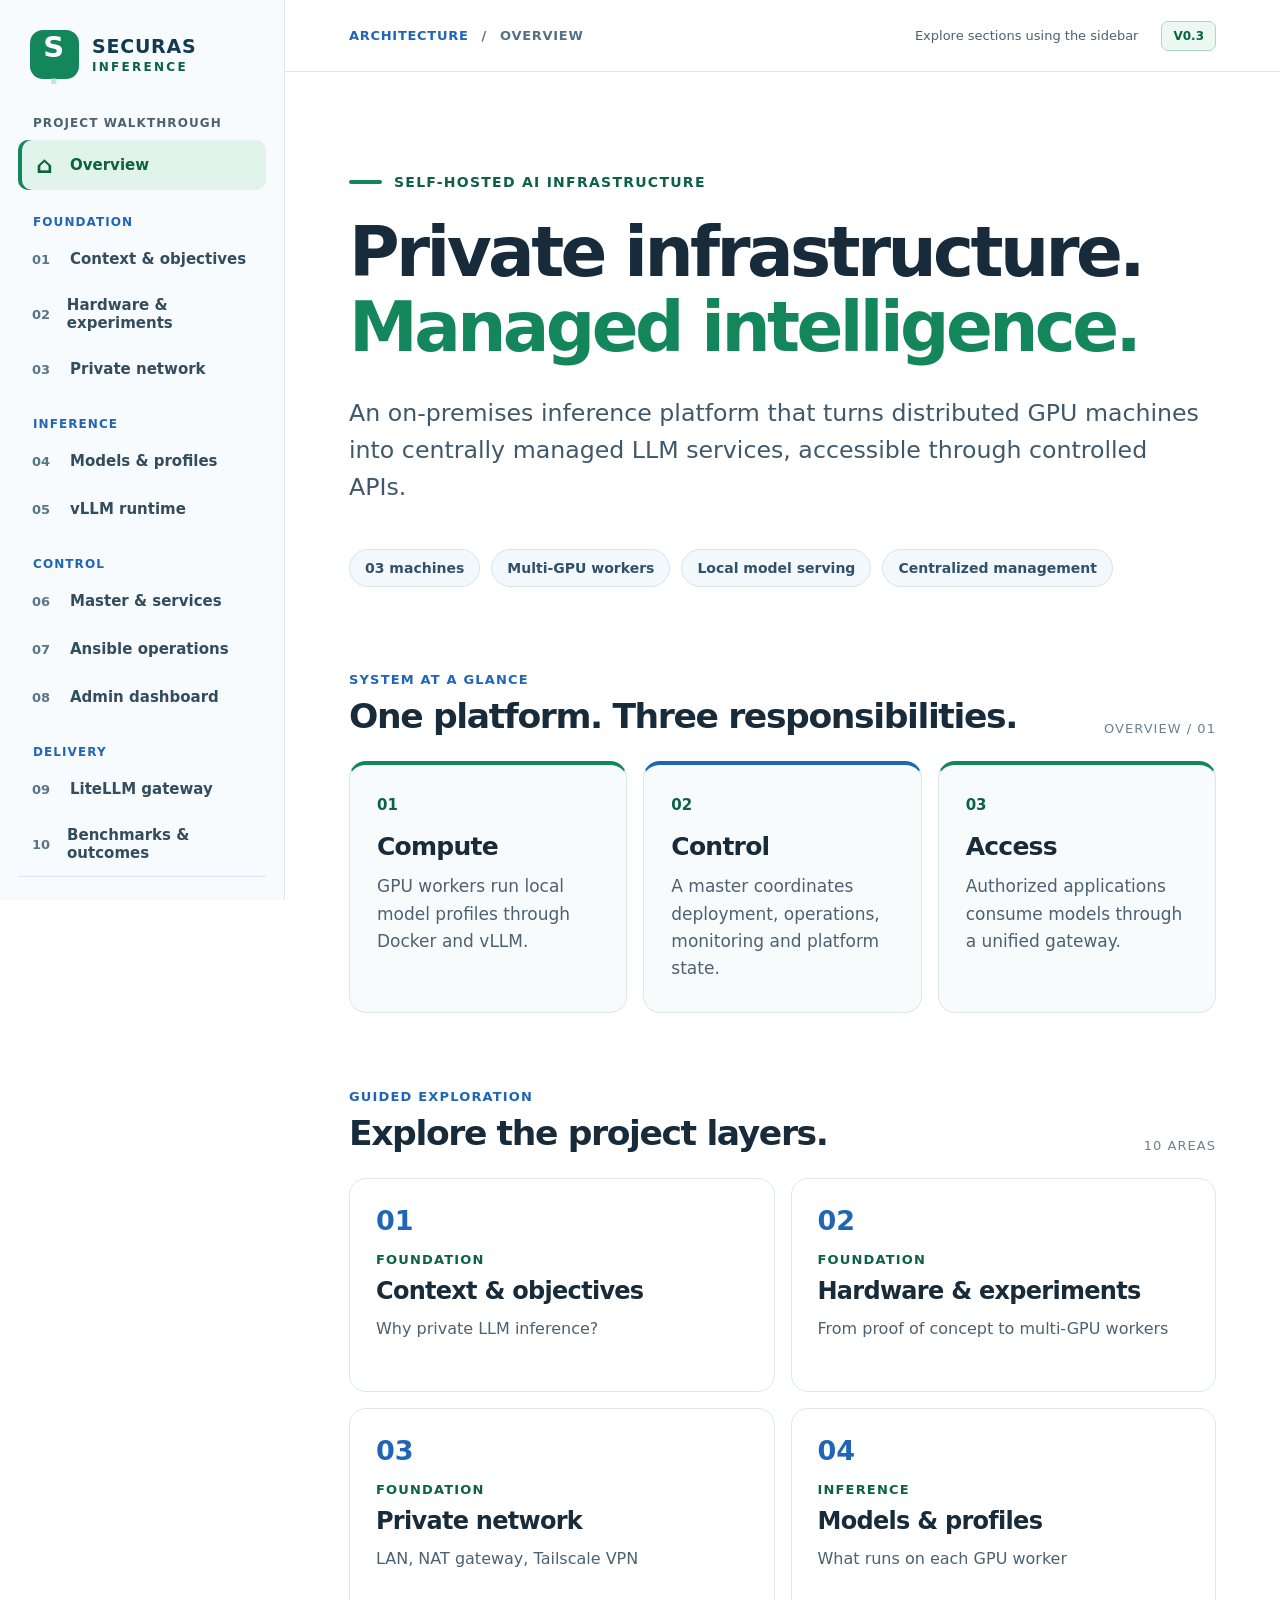
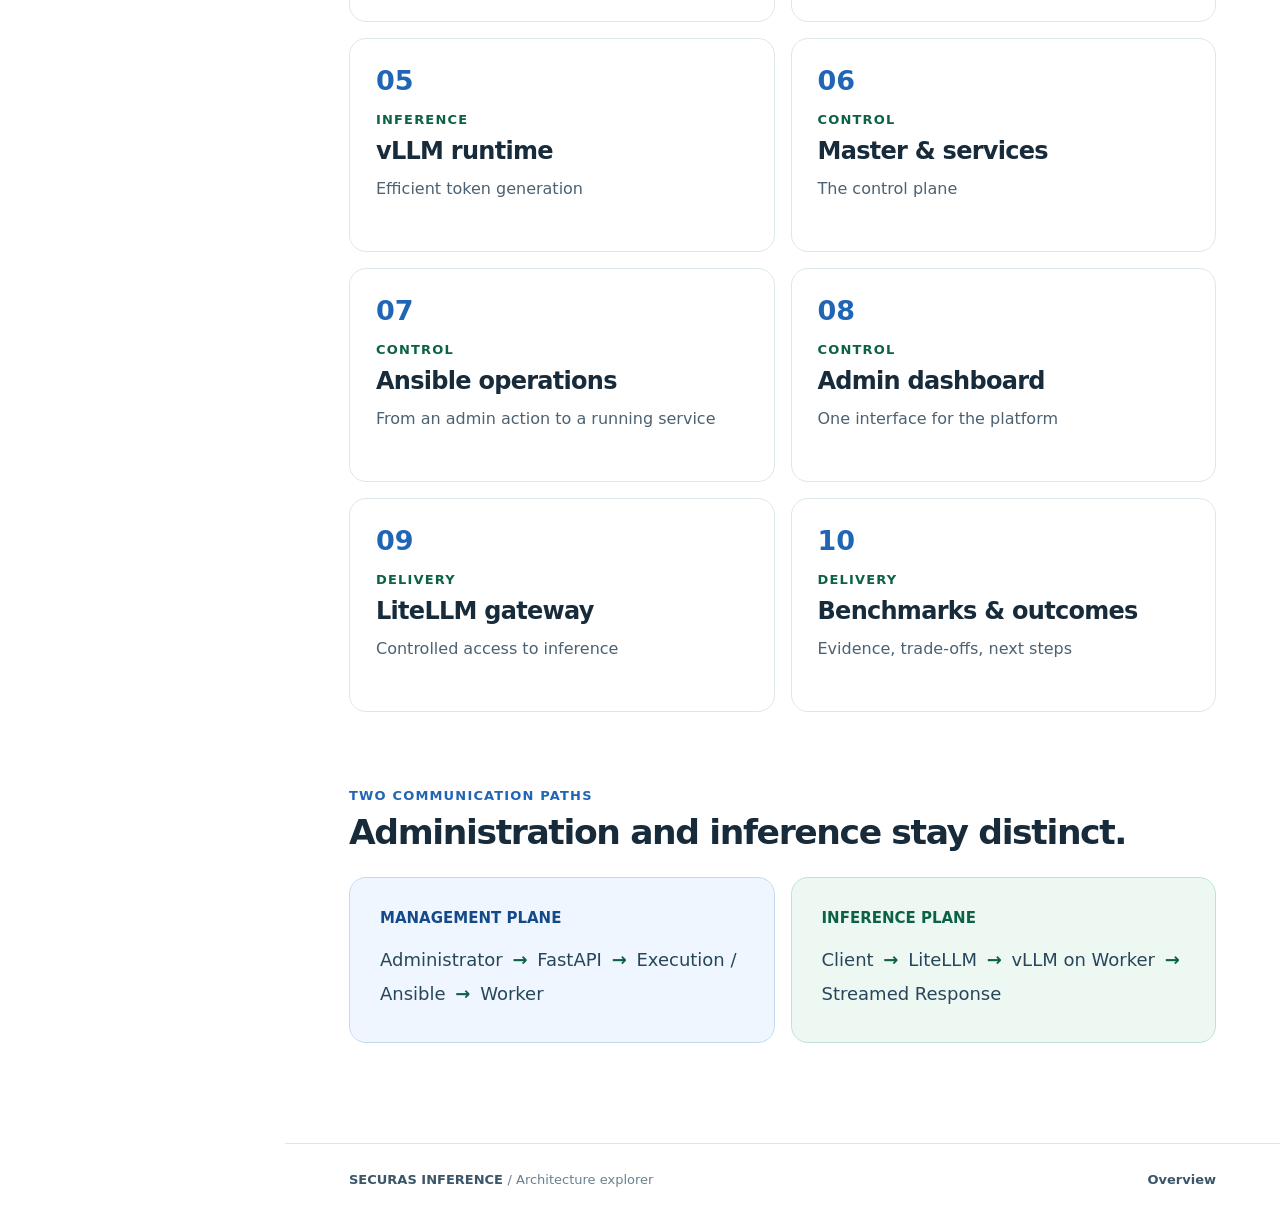
==== index.html @ a66050ae "ui: update navigation guidance and version" ====
<!DOCTYPE html>
<html lang="en">
<head>
  <meta charset="UTF-8" />
  <meta name="viewport" content="width=device-width, initial-scale=1" />
  <meta name="theme-color" content="#ffffff" />
  <meta name="description" content="Securas Inference — an interactive walkthrough of an on-premises LLM inference platform." />
  <title>Securas Inference · Architecture Walkthrough</title>
  <link rel="stylesheet" href="./styles.css" />
  <script src="./app.js" defer></script>
</head>
<body>
  <div class="shell">
    <aside class="sidebar" aria-label="Project navigation">
      <a class="brand" href="#/" aria-label="Securas Inference home">
        <span class="brand-symbol" aria-hidden="true">S<span>·</span></span>
        <span class="brand-text">SECURAS <small>INFERENCE</small></span>
      </a>
      <p class="sidebar-caption">PROJECT WALKTHROUGH</p>
      <nav id="nav" aria-label="Architecture sections"></nav>
      <div class="sidebar-foot">
        <span class="status-dot"></span>
        <span>Local-first · Presentation draft</span>
      </div>
    </aside>
    <main class="main">
      <header class="topbar">
        <div class="breadcrumb"><span class="crumb-root">ARCHITECTURE</span><span aria-hidden="true">/</span><span id="crumb-current">OVERVIEW</span></div>
        <div class="topbar-right"><span class="keyboard-hint">Explore sections using the sidebar</span><span class="topbar-tag">V0.3</span></div>
      </header>
      <div id="app" class="content" tabindex="-1"></div>
      <footer class="bottom-bar">
        <span>SECURAS INFERENCE <span class="muted">/ Architecture explorer</span></span>
        <span id="position">Overview</span>
      </footer>
    </main>
  </div>
</body>
</html>
---- styles.css ----
:root {
  color-scheme: light;
  --bg: #ffffff;
  --surface: #f7fafc;
  --surface-blue: #eff6ff;
  --surface-green: #edf8f3;
  --ink: #172b3b;
  --muted: #4c6171;
  --line: #dce6eb;
  --green: #14865c;
  --green-dark: #0c6147;
  --blue: #2065b6;
  --blue-dark: #154a88;
  --sidebar: 285px;
  --radius: 17px;
  font-family: Inter, ui-sans-serif, system-ui, -apple-system, BlinkMacSystemFont, "Segoe UI", sans-serif;
  font-synthesis: none;
}
* { box-sizing: border-box; }
html { scroll-behavior: smooth; }
body { margin: 0; background: var(--bg); color: var(--ink); -webkit-font-smoothing: antialiased; }
a { color: inherit; text-decoration: none; }
a:focus-visible, button:focus-visible { outline: 3px solid var(--blue); outline-offset: 4px; }
button { font: inherit; }
::selection { background: #c4ebdc; color: #103d31; }
h1,h2,h3,p { margin: 0; }
.shell { min-height: 100vh; display: grid; grid-template-columns: var(--sidebar) minmax(0,1fr); }
.sidebar { height: 100vh; position: sticky; top: 0; background: #f8fbfd; border-right: 1px solid var(--line); display: flex; flex-direction: column; padding: 28px 18px 22px; overflow-y: auto; scrollbar-width: thin; }
.brand { display: flex; gap: 13px; align-items: center; padding: 2px 12px 25px; }
.brand-symbol { width: 49px; height: 49px; flex: 0 0 49px; display: grid; place-items: center; background: var(--green); border-radius: 13px; color: white; font-size: 29px; font-weight: 850; letter-spacing: -.12em; padding-right: 5px; }
.brand-symbol span { color: #bdebd9; }
.brand-text { font-size: 19px; letter-spacing: .04em; font-weight: 850; color: #113a53; }
.brand-text small { display: block; color: var(--green-dark); font-size: 12px; letter-spacing: .19em; margin-top: 3px; }
.sidebar-caption { font-size: 12px; color: var(--muted); letter-spacing: .09em; padding: 12px 15px 8px; font-weight: 750; }
.nav-group-title { margin: 25px 15px 7px; font-size: 12px; font-weight: 850; color: var(--blue); letter-spacing: .09em; }
.nav-link { display: flex; align-items: center; gap: 13px; border-radius: 10px; color: #334c5e; padding: 12px 14px; font-size: 15px; font-weight: 600; margin: 2px 0; transition: background .16s, color .16s; min-height: 46px; }
.nav-link:hover { background: #e9f3f8; color: var(--blue-dark); }
.nav-link.active { background: #e0f4eb; color: var(--green-dark); box-shadow: inset 4px 0 var(--green); }
.nav-icon { width: 25px; font-size: 23px; text-align: center; }
.nav-num { width: 25px; font-size: 13px; color: #587687; }
.nav-link.active .nav-num { color: var(--green-dark); }
.sidebar-foot { display: flex; align-items: center; gap: 10px; border-top: 1px solid var(--line); margin-top: auto; padding: 22px 12px 0; color: var(--muted); font-size: 13px; line-height: 1.4; }
.status-dot { background: var(--green); height: 9px; width: 9px; flex: 0 0 9px; border-radius: 50%; }
.main { min-width: 0; display: flex; flex-direction: column; min-height: 100vh; }
.topbar, .bottom-bar { min-height: 72px; display: flex; align-items: center; justify-content: space-between; gap: 20px; padding: 10px clamp(28px,5vw,82px); border-bottom: 1px solid var(--line); }
.breadcrumb { font-size: 13px; letter-spacing: .055em; color: #567085; display: flex; gap: 13px; align-items: center; font-weight: 700; }
.crumb-root { color: var(--blue); }
.topbar-right { display: flex; align-items: center; gap: 23px; }
.keyboard-hint { font-size: 13px; color: var(--muted); }
.topbar-tag { font-size: 12px; font-weight: 750; border: 1px solid #a7d9c5; border-radius: 7px; padding: 7px 11px; background: var(--surface-green); color: var(--green-dark); }
.bottom-bar { margin-top: auto; border-bottom: 0; border-top: 1px solid var(--line); font-size: 13px; font-weight: 650; color: #3b5669; }
.bottom-bar .muted { color: #698091; font-weight: 400; }
.content { width: 100%; max-width: 1620px; padding: 0 clamp(28px,5vw,82px); margin: 0 auto; flex: 1; }
.hero { padding: clamp(62px,8vw,118px) 0 85px; max-width: 1060px; }
.eyebrow { font-size: 14px; letter-spacing: .09em; font-weight: 850; color: var(--green-dark); display: flex; gap: 12px; align-items: center; text-transform: uppercase; }
.eyebrow-bar { width: 33px; height: 4px; border-radius: 4px; background: var(--green); }
.hero h1, .detail-page h1 { margin-top: 25px; font-size: clamp(47px,5.4vw,86px); font-weight: 790; letter-spacing: -.052em; line-height: 1.08; }
.accent, .detail-dot { color: var(--green); }
.lead { font-size: clamp(19px,1.85vw,24px); line-height: 1.56; color: #3f586c; margin-top: 30px; max-width: 850px; }
.hero-actions { display: flex; align-items: center; flex-wrap: wrap; gap: 14px; margin-top: 38px; }
.button { display: inline-flex; gap: 14px; align-items: center; justify-content: center; border-radius: 11px; padding: 16px 23px; font-size: 16px; font-weight: 750; min-height: 54px; transition: transform .16s,background .16s; }
.button:hover { transform: translateY(-2px); }
.button.primary { background: var(--green); color: white; box-shadow: 0 7px 20px rgba(20,134,92,.13); }
.button.primary:hover { background: var(--green-dark); }
.button.ghost { background: white; border: 1px solid #a7c5df; color: var(--blue-dark); }
.button.ghost:hover { background: var(--surface-blue); }
.button.small { font-size: 15px; padding: 13px 17px; min-height: 48px; }
.meta-pills { display: flex; flex-wrap: wrap; gap: 11px; margin-top: 44px; }
.meta-pills span { font-size: 14px; background: #f2f8fb; border: 1px solid #d5e5ec; padding: 10px 15px; border-radius: 100px; color: #31516a; font-weight: 650; }
.overview-block { padding: 0 0 76px; }
.last-block { padding-bottom: 100px; }
.section-head { display: flex; align-items: end; justify-content: space-between; gap: 20px; margin-bottom: 25px; }
.section-head h2 { font-size: clamp(29px,2.7vw,40px); letter-spacing: -.04em; font-weight: 750; margin-top: 9px; }
.eyebrow.quiet { color: var(--blue); font-size: 13px; }
.section-index { font-size: 13px; color: #698192; letter-spacing: .08em; white-space: nowrap; }
.responsibilities { display: grid; grid-template-columns: repeat(3,minmax(0,1fr)); gap: 16px; }
.responsibility { padding: 30px 27px; min-height: 205px; background: #f8fbfc; border: 1px solid var(--line); border-top: 4px solid var(--green); border-radius: var(--radius); }
.responsibility:nth-child(2) { border-top-color: var(--blue); }
.responsibility-number { color: var(--green-dark); font-size: 15px; font-weight: 850; }
.responsibility h3 { font-size: 25px; margin: 18px 0 12px; letter-spacing: -.03em; }
.responsibility p, .layer-card p { font-size: 17px; color: var(--muted); line-height: 1.6; }
.layer-grid { display: grid; grid-template-columns: repeat(2,minmax(0,1fr)); gap: 16px; }
.layer-card { border: 1px solid var(--line); background: white; border-radius: var(--radius); min-height: 214px; padding: 26px; display: flex; flex-direction: column; transition: border-color .15s,background .15s,transform .15s,box-shadow .15s; }
.layer-card:hover { border-color: var(--line); background: white; transform: none; box-shadow: none; }
.card-top { display: flex; justify-content: space-between; align-items: center; }
.layer-number { font-size: 27px; color: var(--blue); font-weight: 750; }
.card-arrow { color: var(--green); font-size: 28px; }
.card-category { font-size: 13px; letter-spacing: .09em; color: var(--green-dark); margin-top: 16px; font-weight: 800; }
.layer-card h3 { font-size: 24px; margin: 10px 0 8px; letter-spacing: -.03em; }
.layer-card p { font-size: 16px; margin-top: 3px; }
.paths { display: grid; grid-template-columns: 1fr 1fr; gap: 16px; }
.paths>div { border: 1px solid #c7daec; background: var(--surface-blue); padding: 30px; border-radius: var(--radius); }
.paths>div:nth-child(2) { border-color: #c0e2d3; background: var(--surface-green); }
.path-label { font-size: 15px; color: var(--blue-dark); font-weight: 850; }
.paths>div:nth-child(2) .path-label { color: var(--green-dark); }
.paths p { font-size: 18px; color: #28465a; line-height: 1.9; margin-top: 16px; }
.paths b { color: var(--green-dark); font-weight: 850; margin: 0 4px; }
.detail-page { padding: clamp(60px,7vw,105px) 0 96px; }
.detail-title-line { display: flex; align-items: flex-end; justify-content: space-between; gap: 20px; }
.detail-page h1 { font-size: clamp(42px,5vw,76px); margin-top: 18px; }
.draft-tag { border: 1px solid #b8d8c8; background: var(--surface-green); color: var(--green-dark); border-radius: 8px; font-size: 13px; font-weight: 750; padding: 9px 13px; white-space: nowrap; }
.detail-lead { margin-top: 19px; }
.small-separator { color: #91aabc; }
.topic-panel { margin-top: 51px; border: 1px solid #b6d7eb; border-left: 5px solid var(--blue); padding: 31px 36px; background: #f3f8fd; border-radius: 0 14px 14px 0; }
.topic-panel-label { font-size: 14px; letter-spacing: .08em; color: var(--blue-dark); font-weight: 850; }
.topic-panel p { line-height: 1.63; font-size: 21px; color: #28465b; max-width: 930px; margin-top: 15px; }
.section-head.compact { margin-top: 53px; }
.point-grid { display: grid; grid-template-columns: repeat(2,minmax(0,1fr)); gap: 16px; }
.point { padding: 28px; border: 1px solid var(--line); background: #fff; border-radius: 14px; min-height: 163px; }
.point-count { font-size: 14px; font-weight: 800; color: var(--green); }
.point h3 { font-size: 23px; letter-spacing: -.025em; margin-top: 12px; }
.point p { font-size: 16px; color: var(--muted); margin-top: 12px; line-height: 1.6; }
.holding-note { display: flex; gap: 20px; align-items: flex-start; margin-top: 22px; padding: 26px; border: 1px dashed #9fcbbc; border-radius: 12px; background: var(--surface-green); }
.holding-icon { font-size: 29px; color: var(--green-dark); }
.holding-note strong { font-size: 18px; }
.holding-note p { font-size: 16px; color: #426356; line-height: 1.65; margin-top: 8px; }
.page-controls { display: flex; justify-content: space-between; gap: 20px; align-items: center; margin-top: 56px; }
.text-link { font-size: 17px; color: var(--blue-dark); font-weight: 700; }
.text-link:hover { color: var(--green-dark); }
.enter { animation: rise .3s ease both; }
@keyframes rise { from { opacity: 0; transform: translateY(9px); } to { opacity: 1; transform: translateY(0); } }
@media(max-width:1140px) { :root { --sidebar: 255px; } .keyboard-hint { display:none; } .responsibilities { grid-template-columns:1fr; } .responsibility { min-height:0; } }
@media(max-width:790px) { .shell { grid-template-columns:1fr; } .sidebar { height:auto; position:relative; overflow:visible; border-right:0; border-bottom:1px solid var(--line); padding:13px 17px 5px; } .brand { padding:0 5px 12px; } .sidebar-caption,.sidebar-foot,.nav-group-title { display:none; } .sidebar nav { display:flex; gap:7px; overflow-x:auto; padding-bottom:10px; scrollbar-width:thin; } .nav-link { flex:0 0 auto; min-height:44px; white-space:nowrap; font-size:14px; padding:9px 13px; } .topbar,.bottom-bar { min-height:58px; padding:10px 23px; } .content { padding:0 24px; } .hero { padding:65px 0 67px; } .hero h1 { font-size:clamp(43px,9vw,68px); } .paths { grid-template-columns:1fr; } .detail-title-line { display:block; } .draft-tag { display:inline-block; margin-top:22px; } .section-index { display:none; } }
@media(max-width:560px) { .layer-grid,.point-grid { grid-template-columns:1fr; } .layer-card { min-height:170px; } .lead { font-size:19px; } .hero h1,.detail-page h1 { font-size:clamp(39px,10vw,55px); } .topic-panel { padding:23px; } .topic-panel p { font-size:19px; } .page-controls { flex-wrap:wrap; } .bottom-bar { font-size:11px; } .meta-pills span { font-size:13px; } }
@media(prefers-reduced-motion:reduce) { *,*::before,*::after { animation:none!important; transition:none!important; scroll-behavior:auto!important; } }
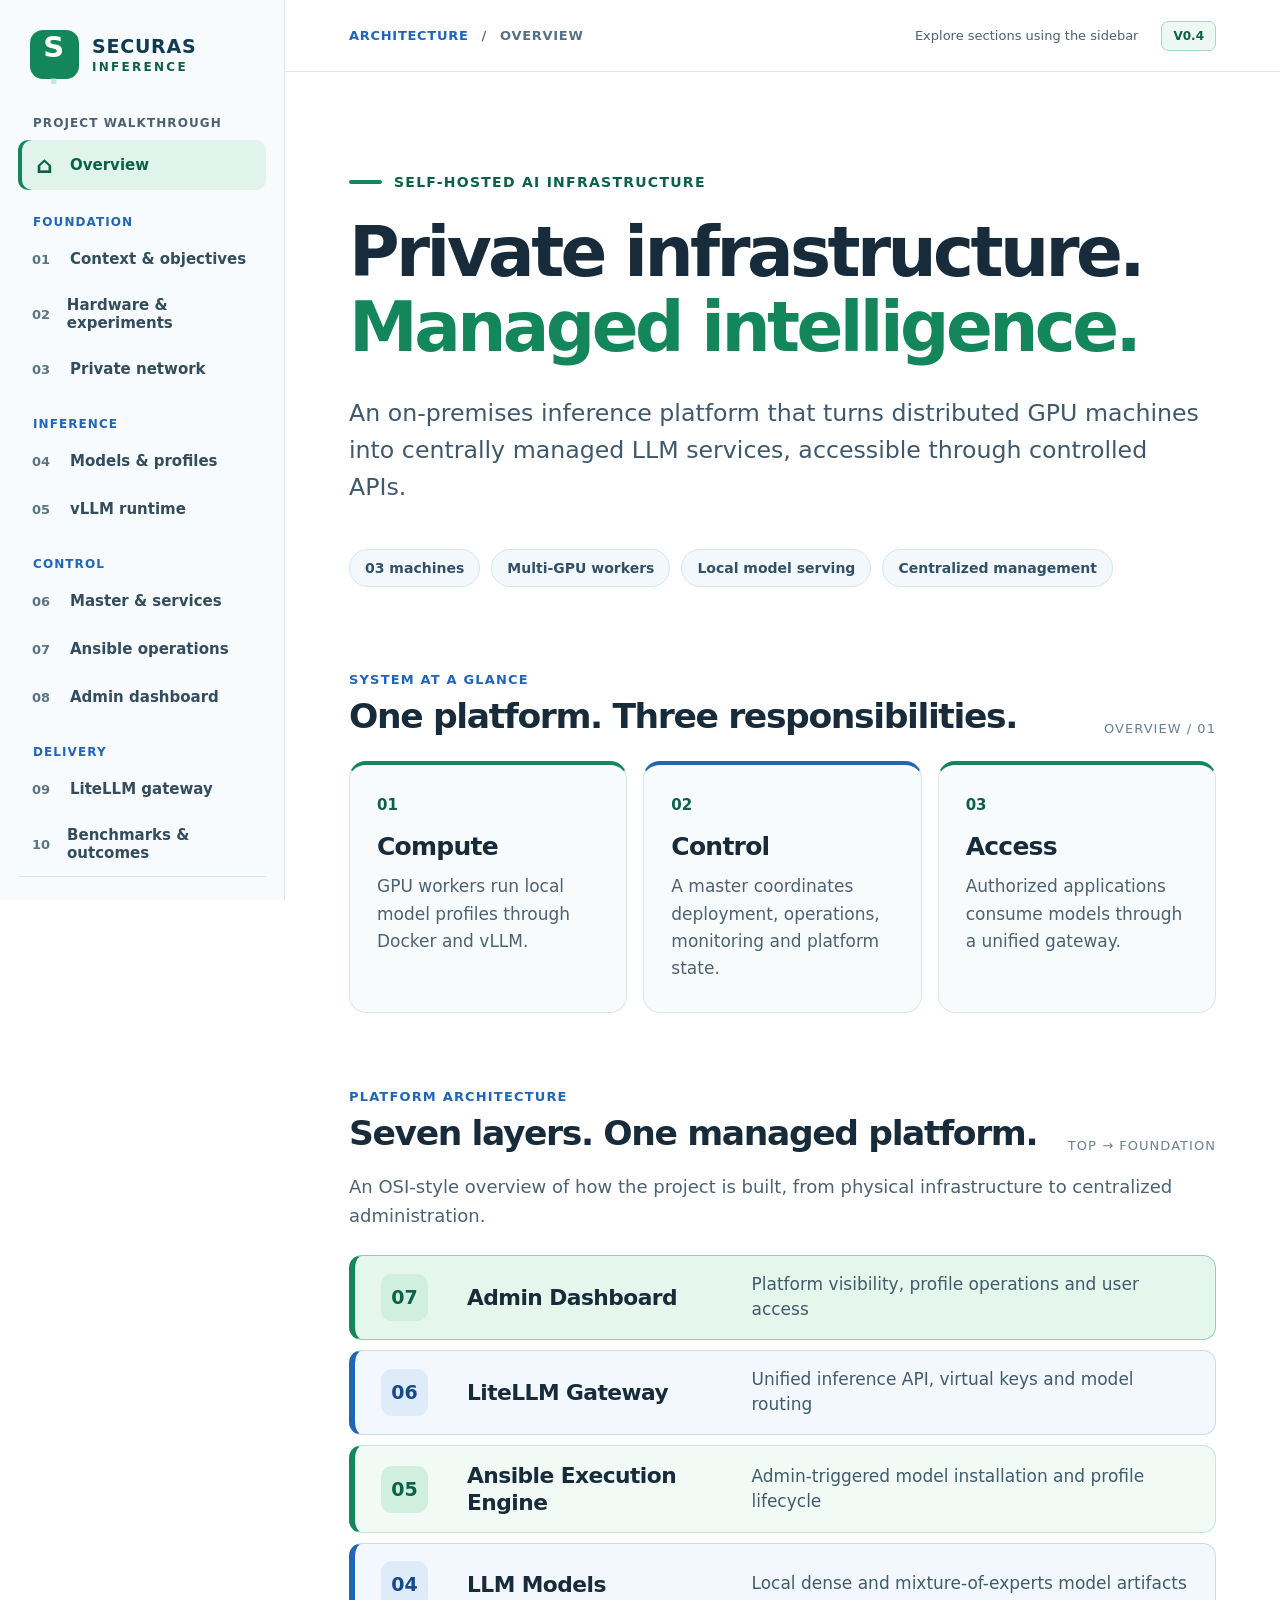
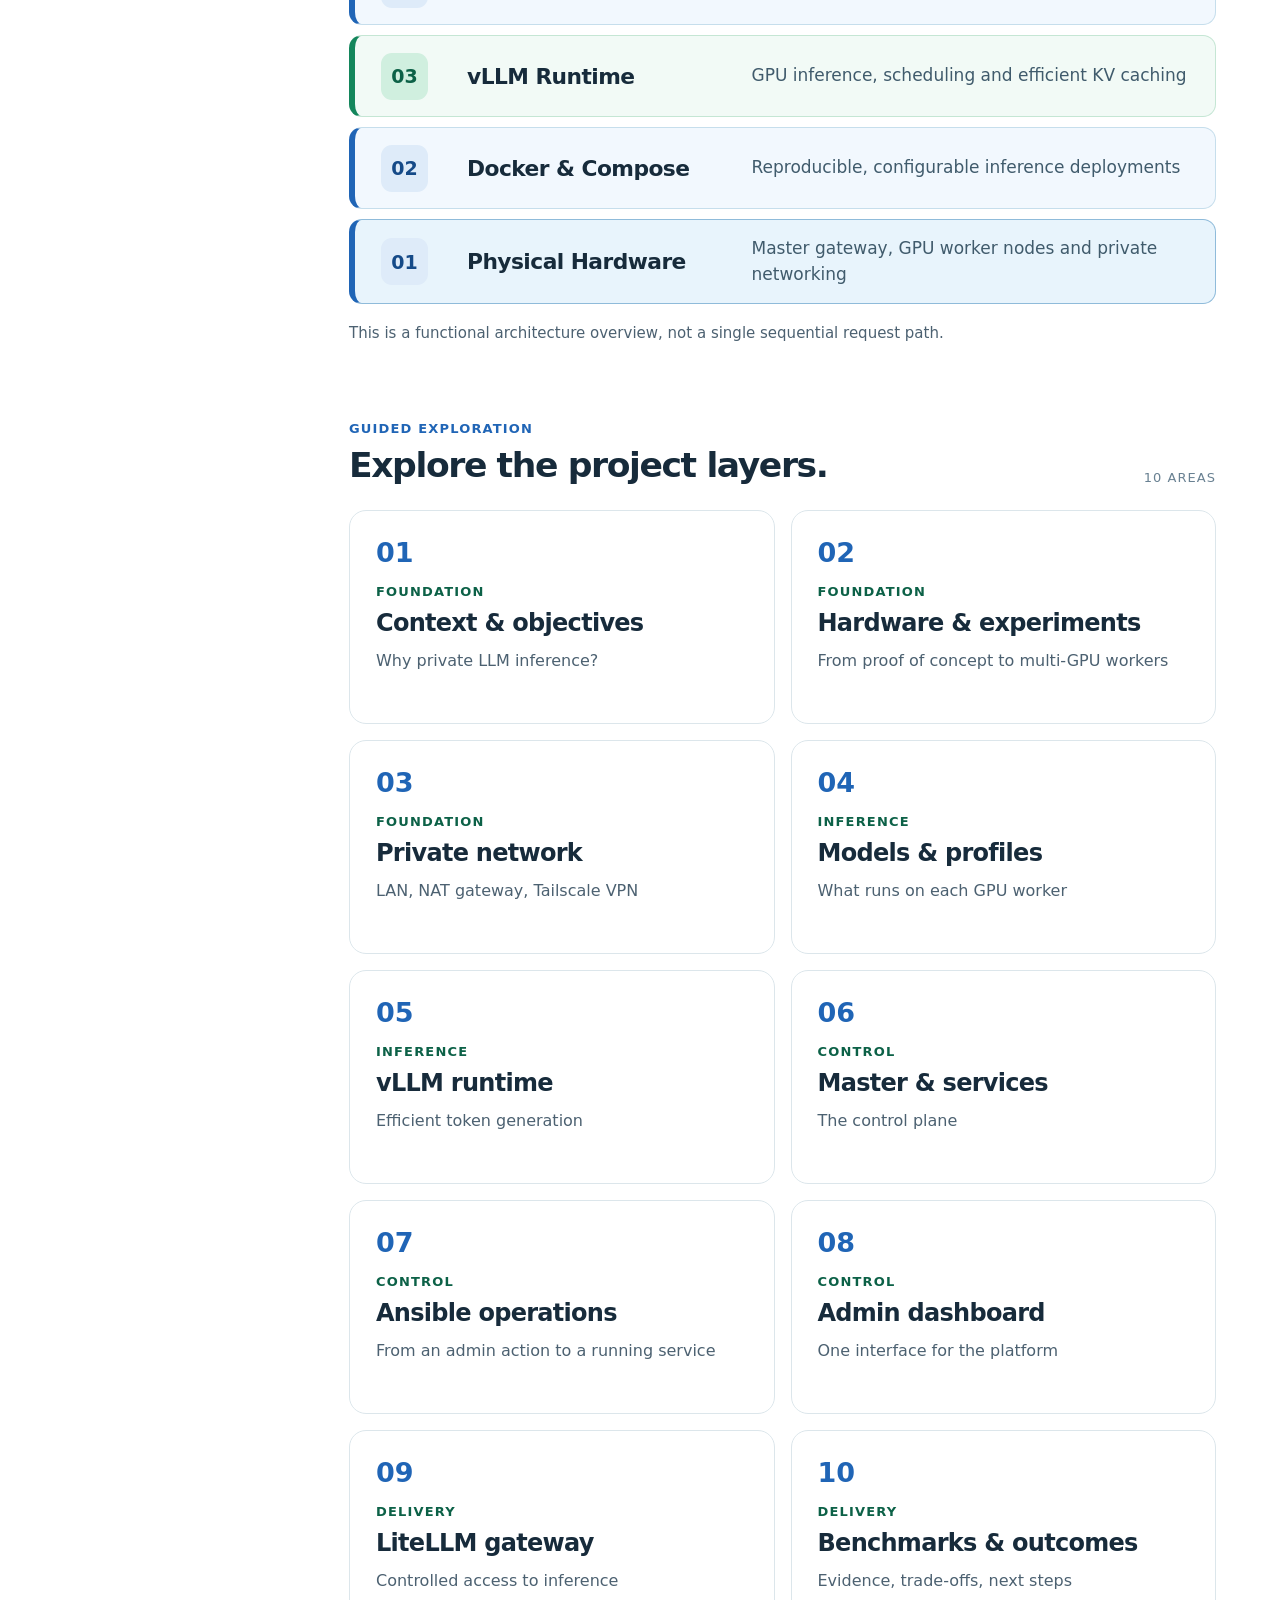
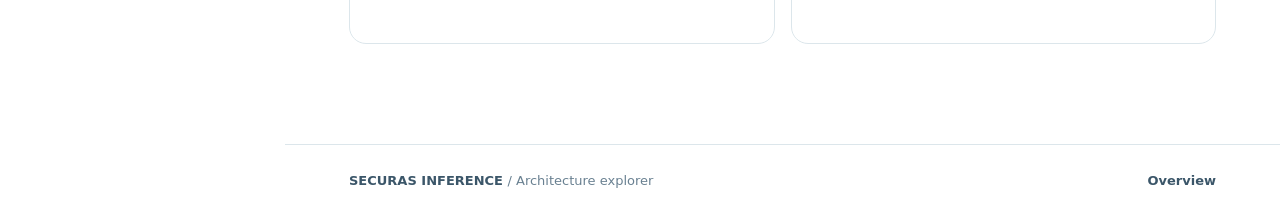
==== commit ea6affad: "chore: bump presentation version to v0.4" ====
--- a/index.html
+++ b/index.html
@@ -26,7 +26,7 @@
     <main class="main">
       <header class="topbar">
         <div class="breadcrumb"><span class="crumb-root">ARCHITECTURE</span><span aria-hidden="true">/</span><span id="crumb-current">OVERVIEW</span></div>
-        <div class="topbar-right"><span class="keyboard-hint">Explore sections using the sidebar</span><span class="topbar-tag">V0.3</span></div>
+        <div class="topbar-right"><span class="keyboard-hint">Explore sections using the sidebar</span><span class="topbar-tag">V0.4</span></div>
       </header>
       <div id="app" class="content" tabindex="-1"></div>
       <footer class="bottom-bar">
--- a/styles.css
+++ b/styles.css
@@ -123,3 +123,91 @@
 @media(max-width:790px) { .shell { grid-template-columns:1fr; } .sidebar { height:auto; position:relative; overflow:visible; border-right:0; border-bottom:1px solid var(--line); padding:13px 17px 5px; } .brand { padding:0 5px 12px; } .sidebar-caption,.sidebar-foot,.nav-group-title { display:none; } .sidebar nav { display:flex; gap:7px; overflow-x:auto; padding-bottom:10px; scrollbar-width:thin; } .nav-link { flex:0 0 auto; min-height:44px; white-space:nowrap; font-size:14px; padding:9px 13px; } .topbar,.bottom-bar { min-height:58px; padding:10px 23px; } .content { padding:0 24px; } .hero { padding:65px 0 67px; } .hero h1 { font-size:clamp(43px,9vw,68px); } .paths { grid-template-columns:1fr; } .detail-title-line { display:block; } .draft-tag { display:inline-block; margin-top:22px; } .section-index { display:none; } }
 @media(max-width:560px) { .layer-grid,.point-grid { grid-template-columns:1fr; } .layer-card { min-height:170px; } .lead { font-size:19px; } .hero h1,.detail-page h1 { font-size:clamp(39px,10vw,55px); } .topic-panel { padding:23px; } .topic-panel p { font-size:19px; } .page-controls { flex-wrap:wrap; } .bottom-bar { font-size:11px; } .meta-pills span { font-size:13px; } }
 @media(prefers-reduced-motion:reduce) { *,*::before,*::after { animation:none!important; transition:none!important; scroll-behavior:auto!important; } }
+
+
+/* Overview: OSI-inspired project architecture. This is a visual hierarchy, not a network packet path. */
+.stack-intro {
+  max-width: 850px;
+  margin: -5px 0 24px;
+  color: var(--muted);
+  font-size: 18px;
+  line-height: 1.6;
+}
+.architecture-stack {
+  display: grid;
+  gap: 10px;
+  max-width: 1050px;
+}
+.stack-row {
+  display: grid;
+  grid-template-columns: 64px minmax(215px, .9fr) minmax(0, 1.5fr);
+  align-items: center;
+  gap: 22px;
+  min-height: 82px;
+  padding: 16px 26px;
+  border: 1px solid #c6deec;
+  border-left: 6px solid var(--blue);
+  border-radius: 13px;
+  background: #f2f8fe;
+}
+.stack-row--green {
+  background: #f2faf6;
+  border-color: #c5e6d4;
+  border-left-color: var(--green);
+}
+.stack-row--top {
+  border-color: #90d0b5;
+  border-left: 6px solid var(--green);
+  background: #e5f6ed;
+}
+.stack-row--foundation {
+  border-color: #8fbbda;
+  border-left: 6px solid var(--blue);
+  background: #e8f4fc;
+}
+.stack-number {
+  display: grid;
+  place-items: center;
+  width: 47px;
+  height: 47px;
+  border-radius: 11px;
+  background: #deebf9;
+  color: var(--blue-dark);
+  font-size: 19px;
+  font-weight: 800;
+  font-variant-numeric: tabular-nums;
+}
+.stack-row--top .stack-number,
+.stack-row--green .stack-number {
+  background: #d0efdf;
+  color: var(--green-dark);
+}
+.stack-name {
+  font-size: clamp(19px, 1.7vw, 24px);
+  font-weight: 780;
+  color: var(--ink);
+  line-height: 1.25;
+  letter-spacing: -.025em;
+}
+.stack-row p {
+  color: #405b6c;
+  font-size: 17px;
+  line-height: 1.5;
+}
+.stack-footnote {
+  margin: 18px 0 0;
+  font-size: 15px;
+  line-height: 1.5;
+  color: var(--muted);
+}
+@media (max-width: 1100px) {
+  .stack-row { grid-template-columns: 54px minmax(165px, .9fr) minmax(0, 1.2fr); padding: 16px 18px; gap: 13px; }
+  .stack-row p { font-size: 16px; }
+}
+@media (max-width: 660px) {
+  .stack-row { grid-template-columns: 52px minmax(0, 1fr); row-gap: 5px; padding: 15px; min-height: 92px; }
+  .stack-number { width: 43px; height: 43px; grid-row: span 2; }
+  .stack-row p { grid-column: 2; font-size: 15px; }
+  .stack-name { font-size: 20px; }
+  .stack-intro { font-size: 17px; }
+}
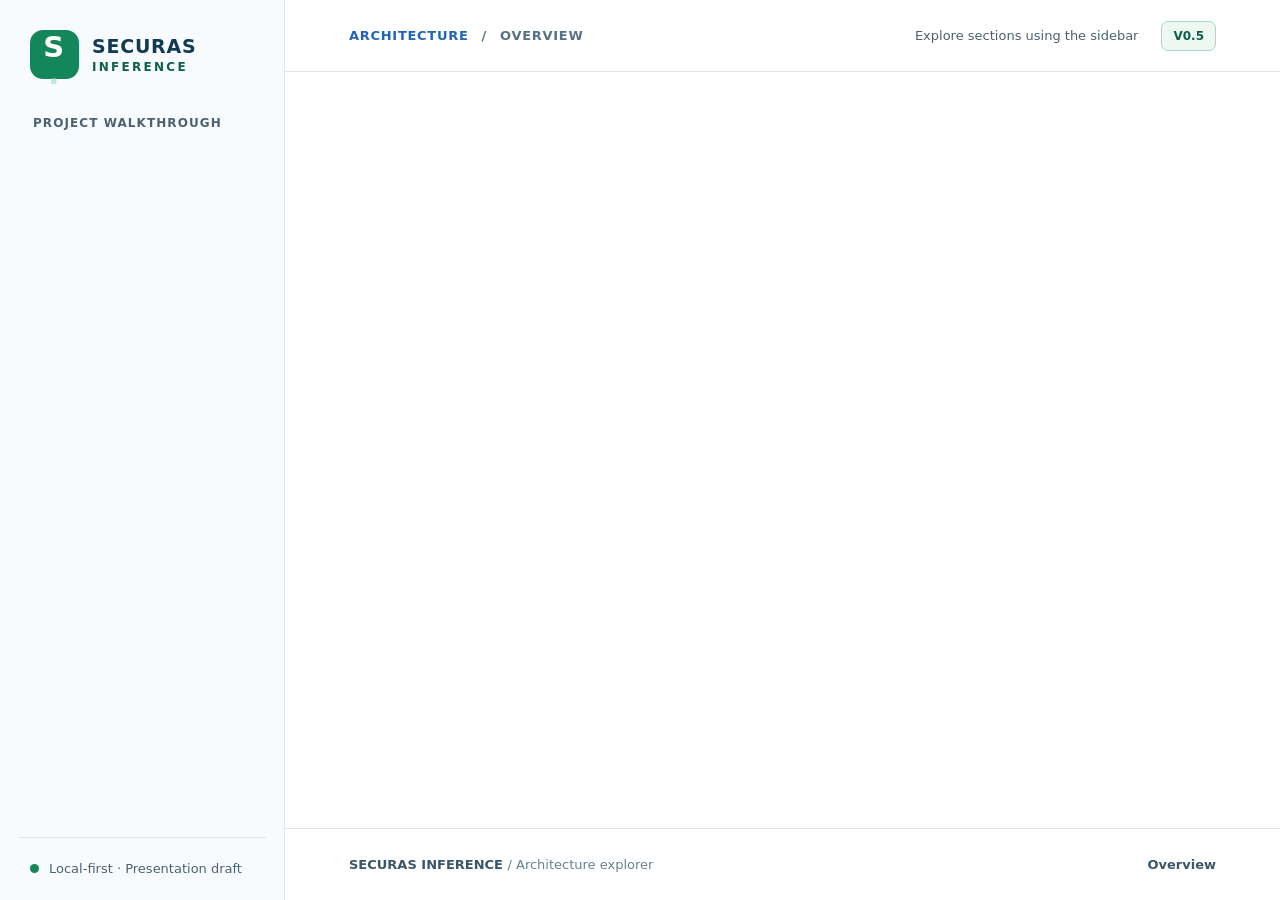
==== commit 06ac591b: "chore: bump project walkthrough to V0.5" ====
--- a/index.html
+++ b/index.html
@@ -26,7 +26,7 @@
     <main class="main">
       <header class="topbar">
         <div class="breadcrumb"><span class="crumb-root">ARCHITECTURE</span><span aria-hidden="true">/</span><span id="crumb-current">OVERVIEW</span></div>
-        <div class="topbar-right"><span class="keyboard-hint">Explore sections using the sidebar</span><span class="topbar-tag">V0.4</span></div>
+        <div class="topbar-right"><span class="keyboard-hint">Explore sections using the sidebar</span><span class="topbar-tag">V0.5</span></div>
       </header>
       <div id="app" class="content" tabindex="-1"></div>
       <footer class="bottom-bar">
--- a/styles.css
+++ b/styles.css
@@ -125,7 +125,7 @@
 @media(prefers-reduced-motion:reduce) { *,*::before,*::after { animation:none!important; transition:none!important; scroll-behavior:auto!important; } }
 
 
-/* Overview: OSI-inspired project architecture. This is a visual hierarchy, not a network packet path. */
+/* Overview: project architecture stack. The rows represent functional components, not request processing order. */
 .stack-intro {
   max-width: 850px;
   margin: -5px 0 24px;
@@ -211,3 +211,53 @@
   .stack-name { font-size: 20px; }
   .stack-intro { font-size: 17px; }
 }
+
+/* Context & Objectives — a self-contained editorial page with two architecture planes. */
+.context-page { padding: clamp(55px, 6vw, 95px) 0 100px; }
+.context-hero { max-width: 1100px; }
+.context-hero h1 { margin-top: 23px; font-size: clamp(46px, 5.2vw, 82px); letter-spacing: -.052em; line-height: 1.09; font-weight: 800; }
+.context-hero .lead { max-width: 940px; }
+.context-thesis { display: flex; align-items: center; gap: 20px; padding: 24px 26px; margin-top: 36px; border: 1px solid #bcdccf; border-left: 5px solid var(--green); border-radius: 13px; background: #f4faf7; }
+.context-thesis-mark { flex: 0 0 44px; height: 44px; display: grid; place-items: center; border-radius: 50%; background: #d4efe1; color: var(--green-dark); font-size: 25px; font-weight: 800; }
+.context-thesis p { font-size: 19px; line-height: 1.6; color: #254b3e; }
+.context-section { margin-top: 86px; }
+.context-section-heading { max-width: 1050px; margin-bottom: 31px; }
+.context-index { display: block; font-size: 14px; font-weight: 850; color: var(--blue); letter-spacing: .09em; }
+.context-section-heading h2,.context-outcome h2 { margin: 12px 0 13px; font-size: clamp(30px, 3.1vw, 45px); letter-spacing: -.04em; line-height: 1.2; }
+.context-section-heading > p { font-size: 19px; color: var(--muted); line-height: 1.62; max-width: 900px; }
+.context-needs { display: grid; grid-template-columns: repeat(3, minmax(0, 1fr)); gap: 16px; }
+.context-need { border: 1px solid var(--line); border-radius: 16px; padding: 27px 26px 30px; background: #fff; border-top: 4px solid var(--green); min-height: 225px; }
+.context-need:nth-child(2) { border-top-color: var(--blue); }
+.context-need-count { font-size: 15px; font-weight: 850; color: var(--blue); }
+.context-need h3 { margin-top: 21px; font-size: clamp(21px, 1.8vw, 25px); letter-spacing: -.03em; }
+.context-need p { font-size: 17px; line-height: 1.6; margin-top: 12px; color: var(--muted); }
+.plane-layout { display: grid; grid-template-columns: repeat(2,minmax(0,1fr)); gap: 20px; align-items: stretch; }
+.plane-card { border: 1px solid #bed8e9; border-radius: 17px; padding: 27px; background: #f7fbff; }
+.plane-card.control-plane { border-color: #a8d7c2; background: #f5fbf8; }
+.plane-header { margin-bottom: 22px; }
+.plane-label { display: inline-block; font-size: 13px; letter-spacing: .09em; font-weight: 850; color: var(--blue-dark); background: #dcecfb; padding: 8px 12px; border-radius: 7px; }
+.control-plane .plane-label { color: var(--green-dark); background: #ddf1e7; }
+.plane-header h3 { font-size: clamp(28px,2.5vw,36px); letter-spacing: -.035em; margin-top: 16px; }
+.plane-header p { font-size: 17px; line-height: 1.55; color: #466071; margin-top: 8px; }
+.plane-header p strong { color: var(--ink); }
+.plane-flow { display: flex; flex-direction: column; align-items: center; gap: 0; }
+.flow-step { width: 100%; display: flex; align-items: center; gap: 16px; padding: 16px 17px; border: 1px solid #c7dced; border-radius: 12px; background: #fff; min-height: 76px; }
+.control-plane .flow-step { border-color: #c2dfd0; }
+.flow-step-index { display: grid; place-items: center; width: 41px; height: 41px; border-radius: 10px; flex: 0 0 41px; background: #e6f1fc; color: var(--blue-dark); font-size: 15px; font-weight: 850; }
+.control-plane .flow-step-index { background: #e2f4e9; color: var(--green-dark); }
+.flow-step strong { display: block; font-size: 18px; line-height: 1.35; }
+.flow-step span:not(.flow-step-index) { display: block; margin-top: 4px; color: var(--muted); font-size: 15px; line-height: 1.5; }
+.flow-arrow { line-height: 1; padding: 6px 0; color: var(--blue); font-size: 24px; font-weight: 800; }
+.control-plane .flow-arrow { color: var(--green); }
+.plane-support { margin-top: 24px; border-top: 1px solid #d6e4ea; padding-top: 18px; font-size: 16px; line-height: 1.58; color: #3e5b6c; }
+.plane-support strong { color: var(--ink); }
+.planes-relationship { margin-top: 17px; display: flex; align-items: center; gap: 18px; padding: 22px 26px; border: 1px solid #d5e3e9; background: #f9fbfc; border-radius: 13px; }
+.relationship-symbol { display: grid; place-items: center; flex: 0 0 48px; height: 48px; color: var(--blue); background: #e8f2fc; border-radius: 11px; font-size: 30px; font-weight: 700; }
+.planes-relationship p { font-size: 18px; line-height: 1.6; color: #405b6c; }
+.planes-relationship strong { color: var(--ink); }
+.context-outcome { margin-top: 80px; border-radius: 18px; padding: 33px 36px; background: #edf8f3; border: 1px solid #c0e0d1; display: grid; grid-template-columns: 1fr 1fr; align-items: center; gap: 32px; }
+.context-outcome h2 { margin-bottom: 0; }
+.context-outcome p { font-size: 20px; line-height: 1.65; color: #2c5748; }
+@media(max-width:1250px){ .context-needs { grid-template-columns:1fr; } .context-need { min-height:0; } }
+@media(max-width:1000px){ .plane-layout { grid-template-columns:1fr; } .context-outcome { grid-template-columns:1fr; } }
+@media(max-width:700px){ .context-page { padding: 55px 0 72px; } .context-hero h1 { font-size:clamp(39px,8vw,59px); } .context-thesis { padding:20px; align-items:flex-start; } .context-thesis p { font-size:17px; } .context-section { margin-top:62px; } .context-section-heading > p { font-size:17px; } .context-need { padding:23px; } .plane-card { padding:19px; } .flow-step { padding:13px; } .flow-step strong { font-size:17px; } .flow-step span:not(.flow-step-index) { font-size:14px; } .planes-relationship { padding:18px; align-items:flex-start; } .planes-relationship p { font-size:16px; } .context-outcome { padding:25px; margin-top:60px; } .context-outcome p { font-size:18px; } }
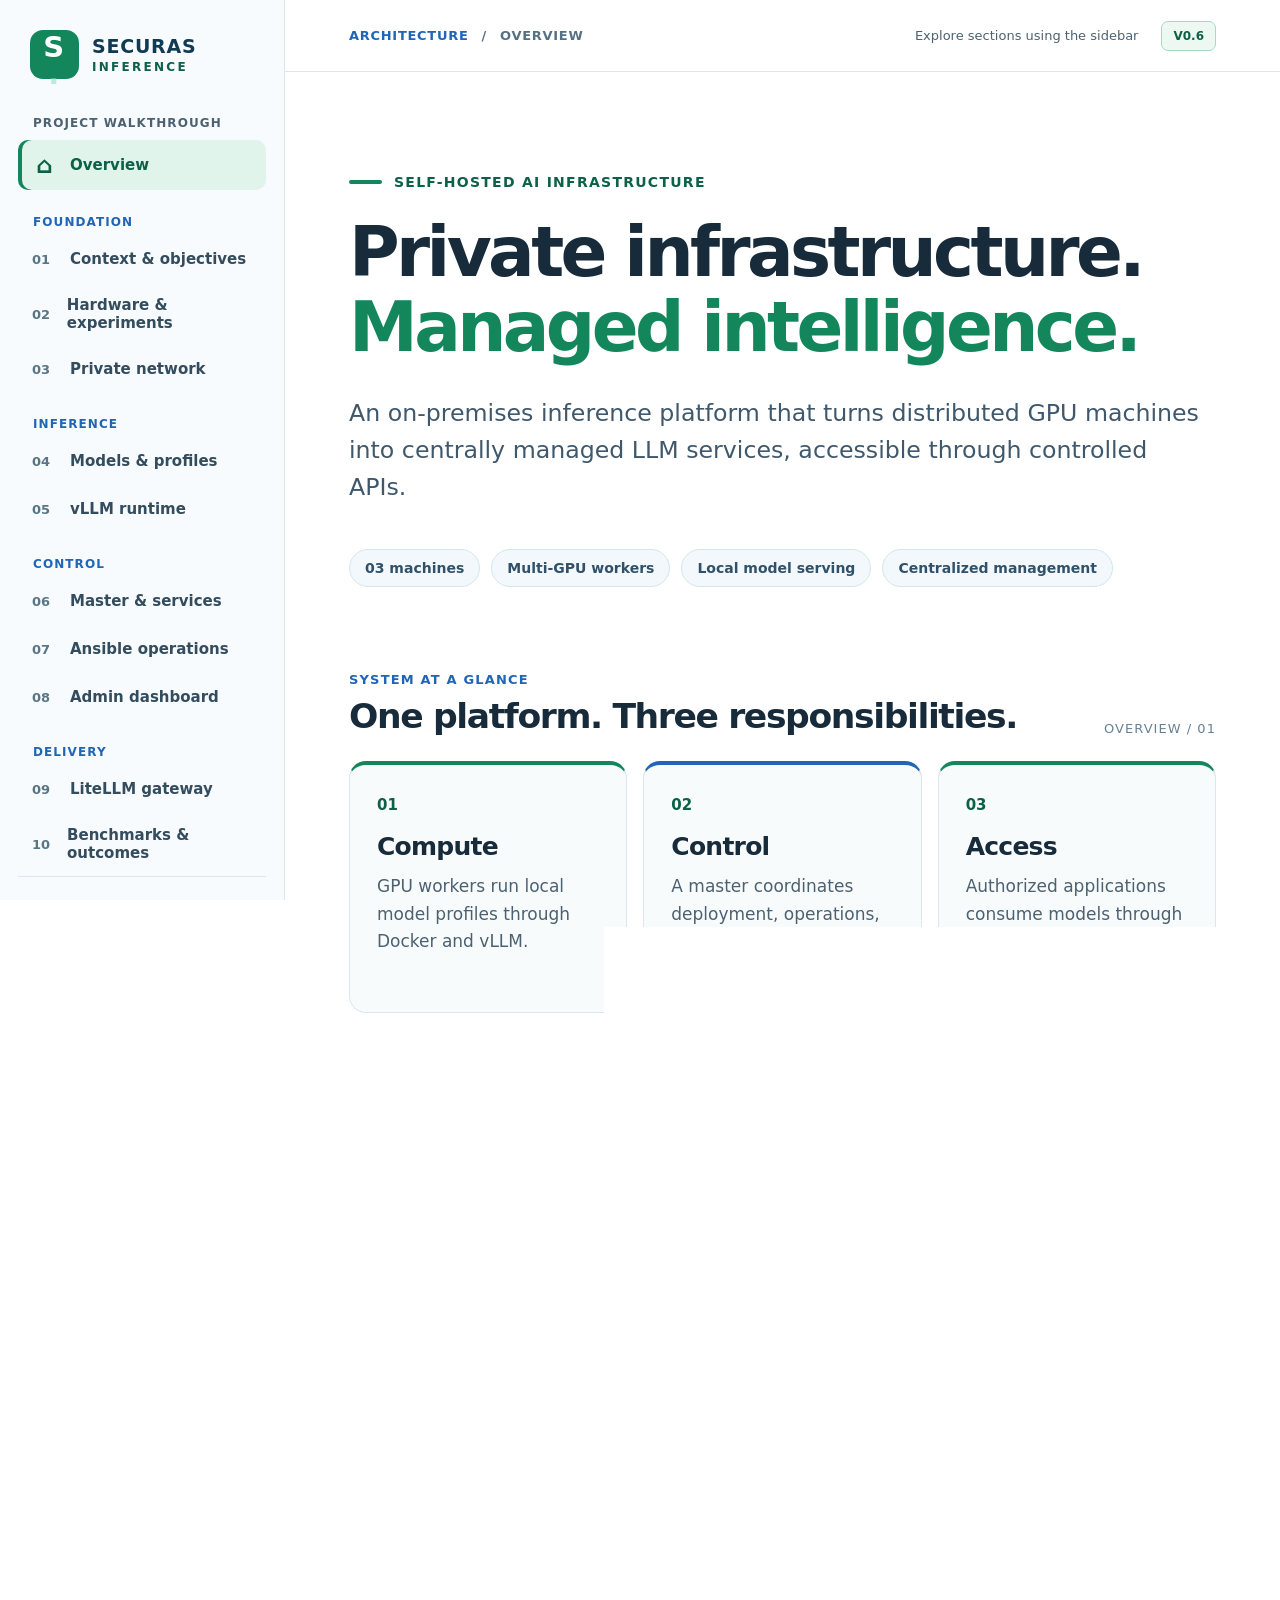
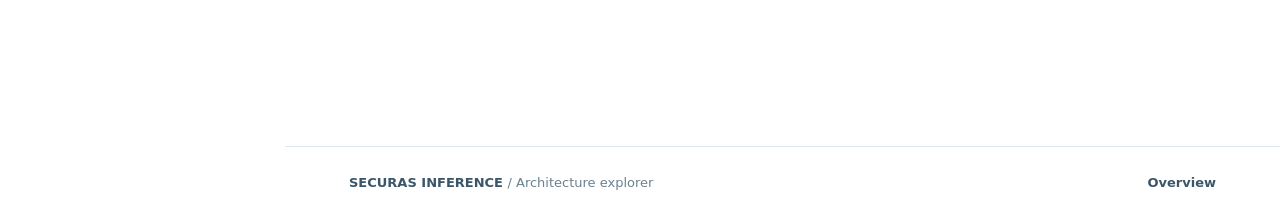
==== commit bfc88f44: "chore: bump architecture walkthrough to V0.6" ====
--- a/index.html
+++ b/index.html
@@ -26,7 +26,7 @@
     <main class="main">
       <header class="topbar">
         <div class="breadcrumb"><span class="crumb-root">ARCHITECTURE</span><span aria-hidden="true">/</span><span id="crumb-current">OVERVIEW</span></div>
-        <div class="topbar-right"><span class="keyboard-hint">Explore sections using the sidebar</span><span class="topbar-tag">V0.5</span></div>
+        <div class="topbar-right"><span class="keyboard-hint">Explore sections using the sidebar</span><span class="topbar-tag">V0.6</span></div>
       </header>
       <div id="app" class="content" tabindex="-1"></div>
       <footer class="bottom-bar">
--- a/styles.css
+++ b/styles.css
@@ -261,3 +261,70 @@
 @media(max-width:1250px){ .context-needs { grid-template-columns:1fr; } .context-need { min-height:0; } }
 @media(max-width:1000px){ .plane-layout { grid-template-columns:1fr; } .context-outcome { grid-template-columns:1fr; } }
 @media(max-width:700px){ .context-page { padding: 55px 0 72px; } .context-hero h1 { font-size:clamp(39px,8vw,59px); } .context-thesis { padding:20px; align-items:flex-start; } .context-thesis p { font-size:17px; } .context-section { margin-top:62px; } .context-section-heading > p { font-size:17px; } .context-need { padding:23px; } .plane-card { padding:19px; } .flow-step { padding:13px; } .flow-step strong { font-size:17px; } .flow-step span:not(.flow-step-index) { font-size:14px; } .planes-relationship { padding:18px; align-items:flex-start; } .planes-relationship p { font-size:16px; } .context-outcome { padding:25px; margin-top:60px; } .context-outcome p { font-size:18px; } }
+
+
+/* Hardware story — distinctive editorial layout, shared white/green/blue theme. */
+.hw-page{padding:clamp(54px,6vw,90px) 0 100px;}
+.hw-hero{max-width:1080px}
+.hw-hero h1{font-size:clamp(46px,5vw,80px);line-height:1.09;letter-spacing:-.055em;margin:22px 0 0}
+.hw-hero .lead{max-width:965px}
+.hw-facts{display:flex;flex-wrap:wrap;gap:11px;margin-top:32px}
+.hw-facts span{border:1px solid #c6e1d5;background:#eff8f4;color:#1a654a;border-radius:100px;padding:10px 16px;font-size:15px;font-weight:700}
+.hw-section{margin-top:86px}
+.hw-heading{margin-bottom:28px;max-width:1100px}
+.hw-kicker{display:block;color:var(--blue);font-size:14px;letter-spacing:.09em;font-weight:850}
+.hw-heading h2{font-size:clamp(31px,3.2vw,44px);letter-spacing:-.04em;margin:12px 0}
+.hw-heading p{font-size:19px;line-height:1.64;color:var(--muted);max-width:950px}
+.hw-drivers{display:grid;grid-template-columns:repeat(3,minmax(0,1fr));gap:15px}
+.hw-driver{border:1px solid var(--line);border-radius:16px;padding:26px;min-height:210px;background:#fff}
+.hw-driver:nth-child(2),.hw-driver:nth-child(5){background:#f5faf8;border-color:#d0e8dc}
+.hw-driver-icon{display:grid;place-items:center;width:44px;height:44px;border-radius:11px;background:#e5f2fc;color:var(--blue);font-weight:800;font-size:23px}
+.hw-driver:nth-child(2) .hw-driver-icon,.hw-driver:nth-child(5) .hw-driver-icon{background:#def2e8;color:var(--green-dark)}
+.hw-driver h3{font-size:21px;letter-spacing:-.03em;margin:16px 0 8px}
+.hw-driver p{font-size:16px;color:var(--muted);line-height:1.6}
+.hw-journey{border-left:3px solid #d6e6ed;margin-left:20px}
+.hw-milestone{position:relative;padding:0 0 30px 37px}
+.hw-milestone:last-child{padding-bottom:0}
+.hw-step-marker{position:absolute;top:18px;left:-23px;width:44px;height:44px;border-radius:50%;background:#e7f4ed;border:2px solid #9dd2bc;color:#126b4e;display:grid;place-items:center;font-size:16px;font-weight:850}
+.hw-step-body{border:1px solid var(--line);border-radius:18px;background:white;overflow:hidden;display:grid;grid-template-columns:minmax(0,1.05fr) minmax(0,1fr)}
+.hw-step-copy{padding:28px 30px 30px}
+.hw-step-type{font-size:13px;font-weight:850;letter-spacing:.12em;color:var(--green-dark)}
+.hw-step-copy h3{font-size:clamp(25px,2.2vw,31px);line-height:1.2;letter-spacing:-.03em;margin:12px 0 17px}
+.hw-step-copy p{font-size:17px;color:#435c6e;line-height:1.65;margin-top:11px}
+.hw-inline-fact{font-size:16px;font-weight:750;color:var(--blue-dark);border-left:4px solid var(--blue);padding:12px 16px;background:#f1f7fc;margin-top:23px;border-radius:0 8px 8px 0}
+.hw-photo,.hw-node-photo{margin:0;position:relative;overflow:hidden;background:#edf5f8}
+.hw-photo img{display:block;width:100%;height:100%;min-height:320px;max-height:475px;object-fit:cover}
+.hw-photo-diagram img{object-fit:contain;padding:13px;background:#fff}
+.hw-photo figcaption{position:absolute;left:10px;right:10px;bottom:10px;border-radius:8px;padding:10px 12px;background:rgba(255,255,255,.95);color:#203d4b;font-size:14px;font-weight:700}
+.hw-photo-pair{display:grid;grid-template-columns:1fr 1fr;gap:8px;padding:8px;background:#f1f6fa}
+.hw-photo-pair .hw-photo{border-radius:10px}
+.hw-photo-pair .hw-photo img{min-height:305px;max-height:390px}
+.hw-milestone-highlight .hw-step-body{display:block;background:#eff8f4;border-color:#a9d6be}
+.hw-milestone-highlight .hw-step-copy{max-width:1000px}
+.hw-insight{background:#fff;border:1px solid #b9dacc;border-left:5px solid var(--green);padding:22px 25px;margin:0 28px 28px;border-radius:9px;display:flex;flex-direction:column;gap:10px}
+.hw-insight-label{font-size:13px;font-weight:850;color:var(--green-dark);letter-spacing:.1em}
+.hw-insight strong{font-size:clamp(19px,2vw,25px);line-height:1.4}
+.hw-insight>span:last-child{font-size:16px;color:var(--muted);line-height:1.6}
+.hw-nodes{display:grid;grid-template-columns:repeat(3,minmax(0,1fr));gap:17px}
+.hw-node{border:1px solid var(--line);background:#fff;border-radius:17px;overflow:hidden;display:flex;flex-direction:column}
+.hw-node-photo{height:260px}
+.hw-node-photo img{display:block;width:100%;height:100%;object-fit:cover}
+.hw-node-content{padding:24px;display:flex;flex-direction:column;flex:1}
+.hw-node-role{font-size:13px;letter-spacing:.07em;color:var(--blue-dark);font-weight:850}
+.hw-node:nth-child(2) .hw-node-role{color:var(--green-dark)}
+.hw-node-content h3{font-size:27px;letter-spacing:-.035em;margin:11px 0 8px}
+.hw-node-content>p{font-size:16px;color:var(--muted);line-height:1.57;min-height:74px}
+.hw-node-content dl{margin:18px 0 0}
+.hw-node-content dl>div{border-top:1px solid var(--line);padding:12px 0;display:flex;justify-content:space-between;gap:12px}
+.hw-node-content dt{font-size:14px;color:#5a7180;flex:0 0 31%}
+.hw-node-content dd{margin:0;font-size:15px;font-weight:700;color:#203c50;text-align:right}
+.hw-status-note{margin-top:20px;border-left:5px solid var(--blue);border-radius:0 10px 10px 0;background:#eff6fd;padding:21px 24px;font-size:17px;color:#31536c;line-height:1.62}
+.hw-status-note strong{color:var(--blue-dark)}
+.hw-bottom-line{margin-top:78px;background:#ecf8f2;border:1px solid #c8e5d6;border-radius:18px;padding:34px 36px}
+.hw-bottom-line>span{color:var(--green-dark);font-weight:850;font-size:13px;letter-spacing:.1em}
+.hw-bottom-line h2{font-size:clamp(29px,3vw,43px);letter-spacing:-.04em;margin:12px 0}
+.hw-bottom-line p{font-size:19px;color:#355d4d;line-height:1.65}
+@media(max-width:1450px){.hw-nodes{grid-template-columns:1fr 1fr}.hw-driver{min-height:0}}
+@media(max-width:1110px){.hw-step-body{grid-template-columns:1fr}.hw-photo img{min-height:270px;max-height:420px}.hw-drivers{grid-template-columns:repeat(2,minmax(0,1fr))}}
+@media(max-width:790px){.hw-nodes{grid-template-columns:1fr}.hw-node-photo{height:325px}.hw-node-content>p{min-height:0}.hw-journey{margin-left:13px}.hw-milestone{padding-left:25px}.hw-step-marker{left:-18px;width:34px;height:34px;font-size:13px}}
+@media(max-width:560px){.hw-drivers{grid-template-columns:1fr}.hw-section{margin-top:60px}.hw-step-copy{padding:22px}.hw-photo-pair{grid-template-columns:1fr}.hw-photo img{min-height:240px}.hw-insight{margin:0 16px 18px}.hw-insight strong{font-size:19px}.hw-bottom-line{padding:26px}.hw-hero h1{font-size:clamp(39px,9vw,58px)}}
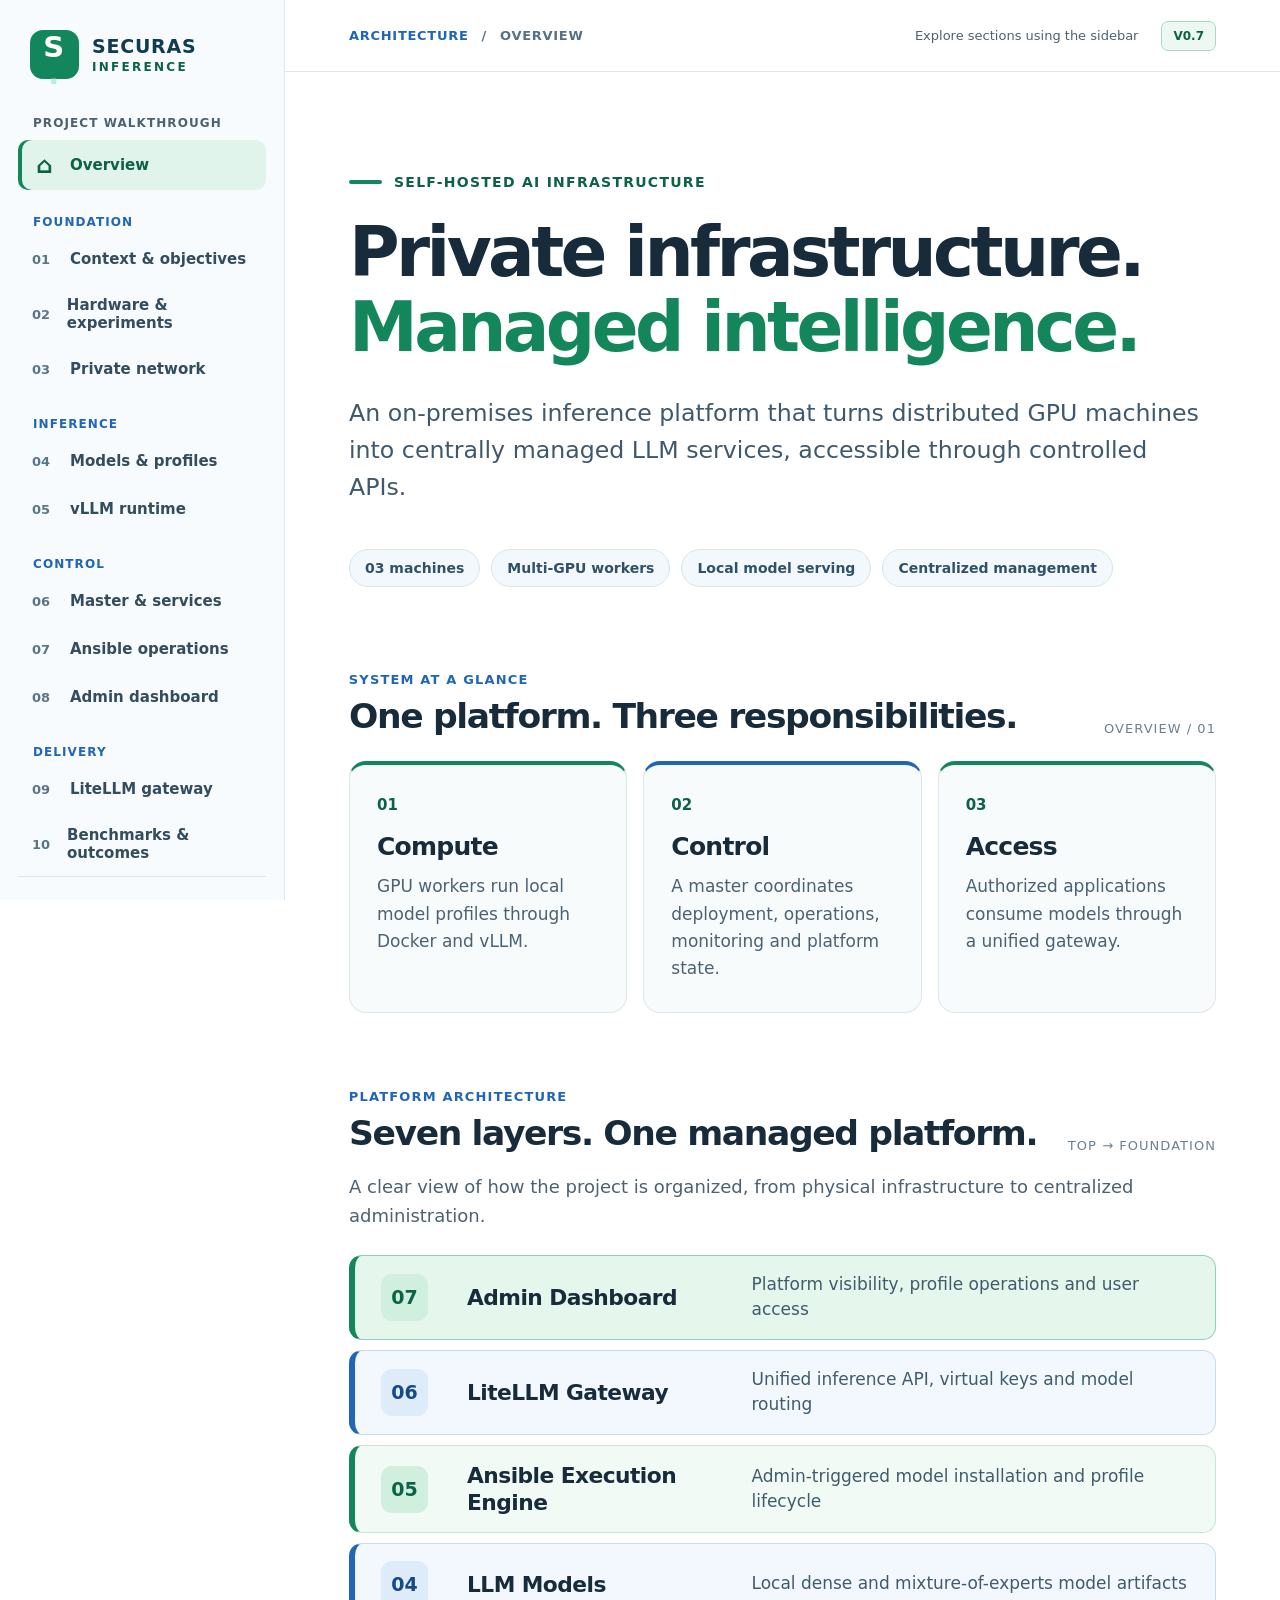
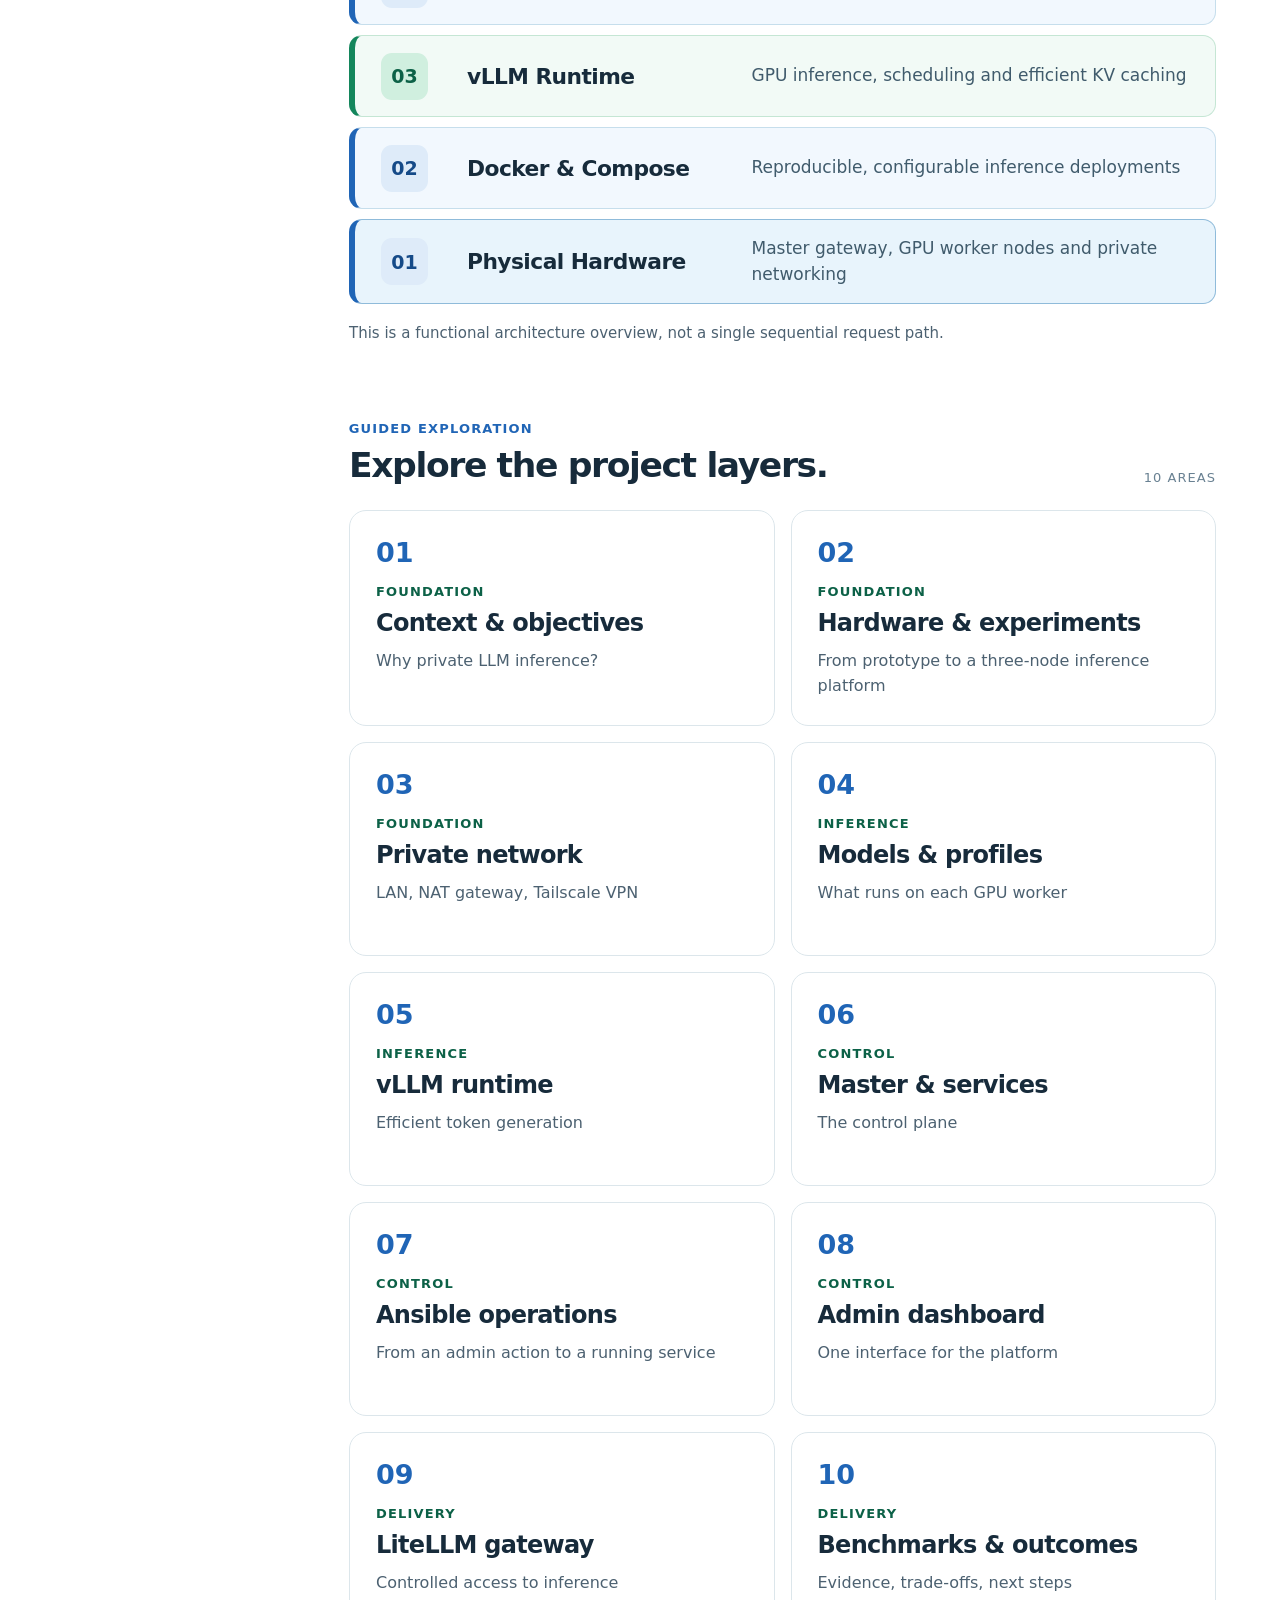
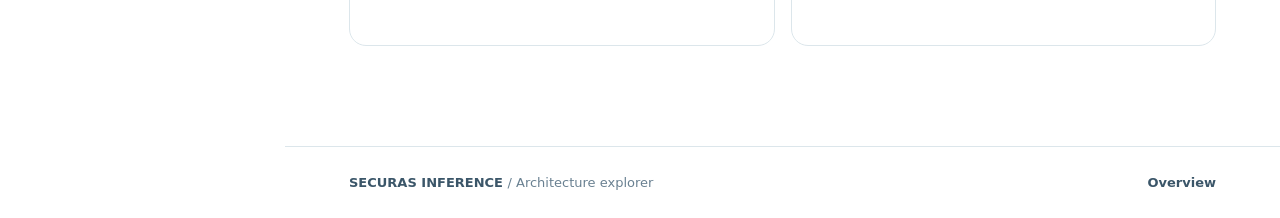
==== commit a085d494: "chore: bump presentation version to V0.7" ====
--- a/index.html
+++ b/index.html
@@ -26,7 +26,7 @@
     <main class="main">
       <header class="topbar">
         <div class="breadcrumb"><span class="crumb-root">ARCHITECTURE</span><span aria-hidden="true">/</span><span id="crumb-current">OVERVIEW</span></div>
-        <div class="topbar-right"><span class="keyboard-hint">Explore sections using the sidebar</span><span class="topbar-tag">V0.6</span></div>
+        <div class="topbar-right"><span class="keyboard-hint">Explore sections using the sidebar</span><span class="topbar-tag">V0.7</span></div>
       </header>
       <div id="app" class="content" tabindex="-1"></div>
       <footer class="bottom-bar">
--- a/styles.css
+++ b/styles.css
@@ -328,3 +328,50 @@
 @media(max-width:1110px){.hw-step-body{grid-template-columns:1fr}.hw-photo img{min-height:270px;max-height:420px}.hw-drivers{grid-template-columns:repeat(2,minmax(0,1fr))}}
 @media(max-width:790px){.hw-nodes{grid-template-columns:1fr}.hw-node-photo{height:325px}.hw-node-content>p{min-height:0}.hw-journey{margin-left:13px}.hw-milestone{padding-left:25px}.hw-step-marker{left:-18px;width:34px;height:34px;font-size:13px}}
 @media(max-width:560px){.hw-drivers{grid-template-columns:1fr}.hw-section{margin-top:60px}.hw-step-copy{padding:22px}.hw-photo-pair{grid-template-columns:1fr}.hw-photo img{min-height:240px}.hw-insight{margin:0 16px 18px}.hw-insight strong{font-size:19px}.hw-bottom-line{padding:26px}.hw-hero h1{font-size:clamp(39px,9vw,58px)}}
+
+/* Until the historical experiment images are synced, retain a clean, labeled placeholder. */
+.hw-missing-photo::before {
+  content: "Original experiment photo — add assets/hardware from the image bundle";
+  display: grid;
+  place-items: center;
+  text-align: center;
+  padding: 24px;
+  min-height: 250px;
+  color: var(--blue-dark);
+  font-size: 17px;
+  line-height: 1.5;
+  background: #edf5fb;
+  font-weight: 650;
+}
+.hw-image-unavailable { display: none !important; }
+
+
+/* Parallelism explainer under the hardware experiment */
+.hw-parallelism { margin-top: 29px; padding: 29px; border: 1px solid #c8dfe8; border-radius: 18px; background: #f7fbfd; }
+.hw-parallelism-heading h3 { margin: 9px 0 12px; font-size: clamp(27px,2.6vw,38px); line-height: 1.2; letter-spacing: -.038em; }
+.hw-parallelism-heading p { max-width: 890px; font-size: 18px; line-height: 1.6; color: var(--muted); }
+.hw-parallelism-heading strong { color: var(--ink); }
+.hw-parallelism-grid { margin-top: 25px; display: grid; grid-template-columns: repeat(2,minmax(0,1fr)); gap: 16px; }
+.hw-parallel-card { background: #fff; border: 1px solid #cde3d6; border-radius: 15px; padding: 23px; display: flex; flex-direction: column; gap: 18px; }
+.hw-parallel-tp { border-color: #c4daef; }
+.hw-parallel-top { display: flex; align-items: center; gap: 15px; }
+.hw-parallel-icon { flex: 0 0 52px; height: 52px; display: grid; place-items: center; border-radius: 12px; background: #e1f3e9; color: var(--green-dark); font-size: 19px; font-weight: 850; }
+.hw-parallel-tp .hw-parallel-icon { background: #e4f0fb; color: var(--blue-dark); }
+.hw-parallel-top h4 { margin: 0 0 4px; color: var(--ink); font-size: 23px; letter-spacing: -.03em; }
+.hw-parallel-sub { display: block; font-size: 15px; color: var(--muted); line-height: 1.35; }
+.hw-parallel-visual { display: flex; align-items: stretch; gap: 10px; padding: 15px; background: #f3faf6; border-radius: 13px; }
+.hw-parallel-tp .hw-parallel-visual { background: #f2f7fd; }
+.hw-gpu-block { display: flex; flex: 1; min-width: 0; flex-direction: column; justify-content: center; gap: 6px; border: 1px solid #acd5c2; border-radius: 9px; padding: 15px 11px; text-align: center; background: #fff; }
+.hw-parallel-tp .hw-gpu-block { border-color: #b4d3eb; }
+.hw-gpu-block > span { color: var(--green-dark); font-size: 14px; font-weight: 850; }
+.hw-parallel-tp .hw-gpu-block > span { color: var(--blue-dark); }
+.hw-gpu-block strong { font-size: 17px; line-height: 1.3; color: var(--ink); }
+.hw-gpu-block small { font-size: 14px; color: var(--muted); }
+.hw-gpu-arrow { display: grid; place-items: center; font-size: 32px; font-weight: 900; color: var(--green); }
+.hw-parallel-tp .hw-gpu-arrow { color: var(--blue); }
+.hw-parallel-card > p { font-size: 17px; color: var(--muted); line-height: 1.6; }
+.hw-parallel-bottom { font-size: 16px; line-height: 1.65; color: #315b4c; background: #edf8f2; padding: 15px 17px; border-radius: 9px; margin-top: auto; }
+.hw-parallel-tp .hw-parallel-bottom { color: #385978; background: #edf5fd; }
+.hw-parallel-caption { margin-top: 14px; font-size: 15px; line-height: 1.5; color: var(--muted); }
+@media(max-width:1120px) { .hw-parallelism-grid { grid-template-columns: 1fr; } }
+@media(max-width:560px) { .hw-parallelism { padding: 18px; } .hw-parallel-card { padding: 17px; } .hw-parallel-visual { padding: 10px; gap: 5px; } .hw-gpu-block { padding: 11px 6px; } .hw-gpu-block strong { font-size: 14px; } .hw-gpu-block small { font-size: 12px; } .hw-gpu-arrow { font-size: 26px; } .hw-parallel-top h4 { font-size: 21px; } }
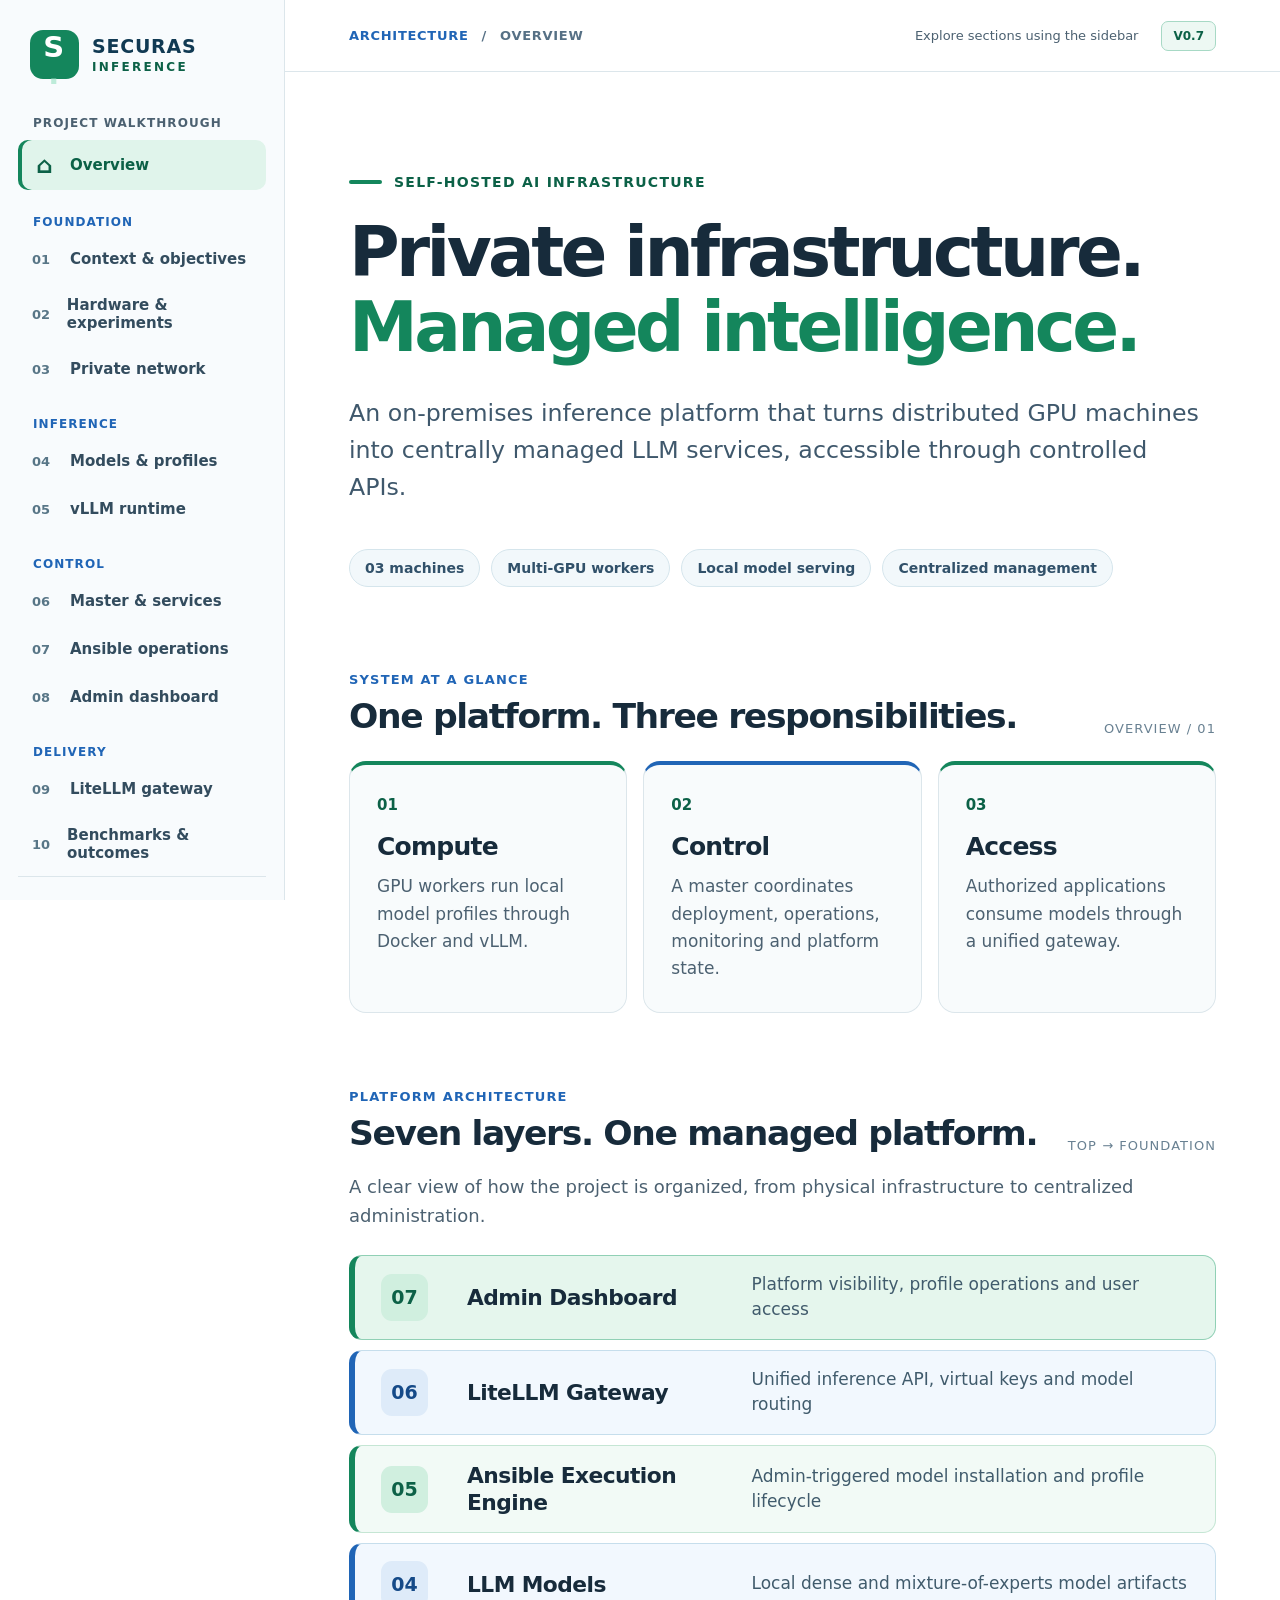
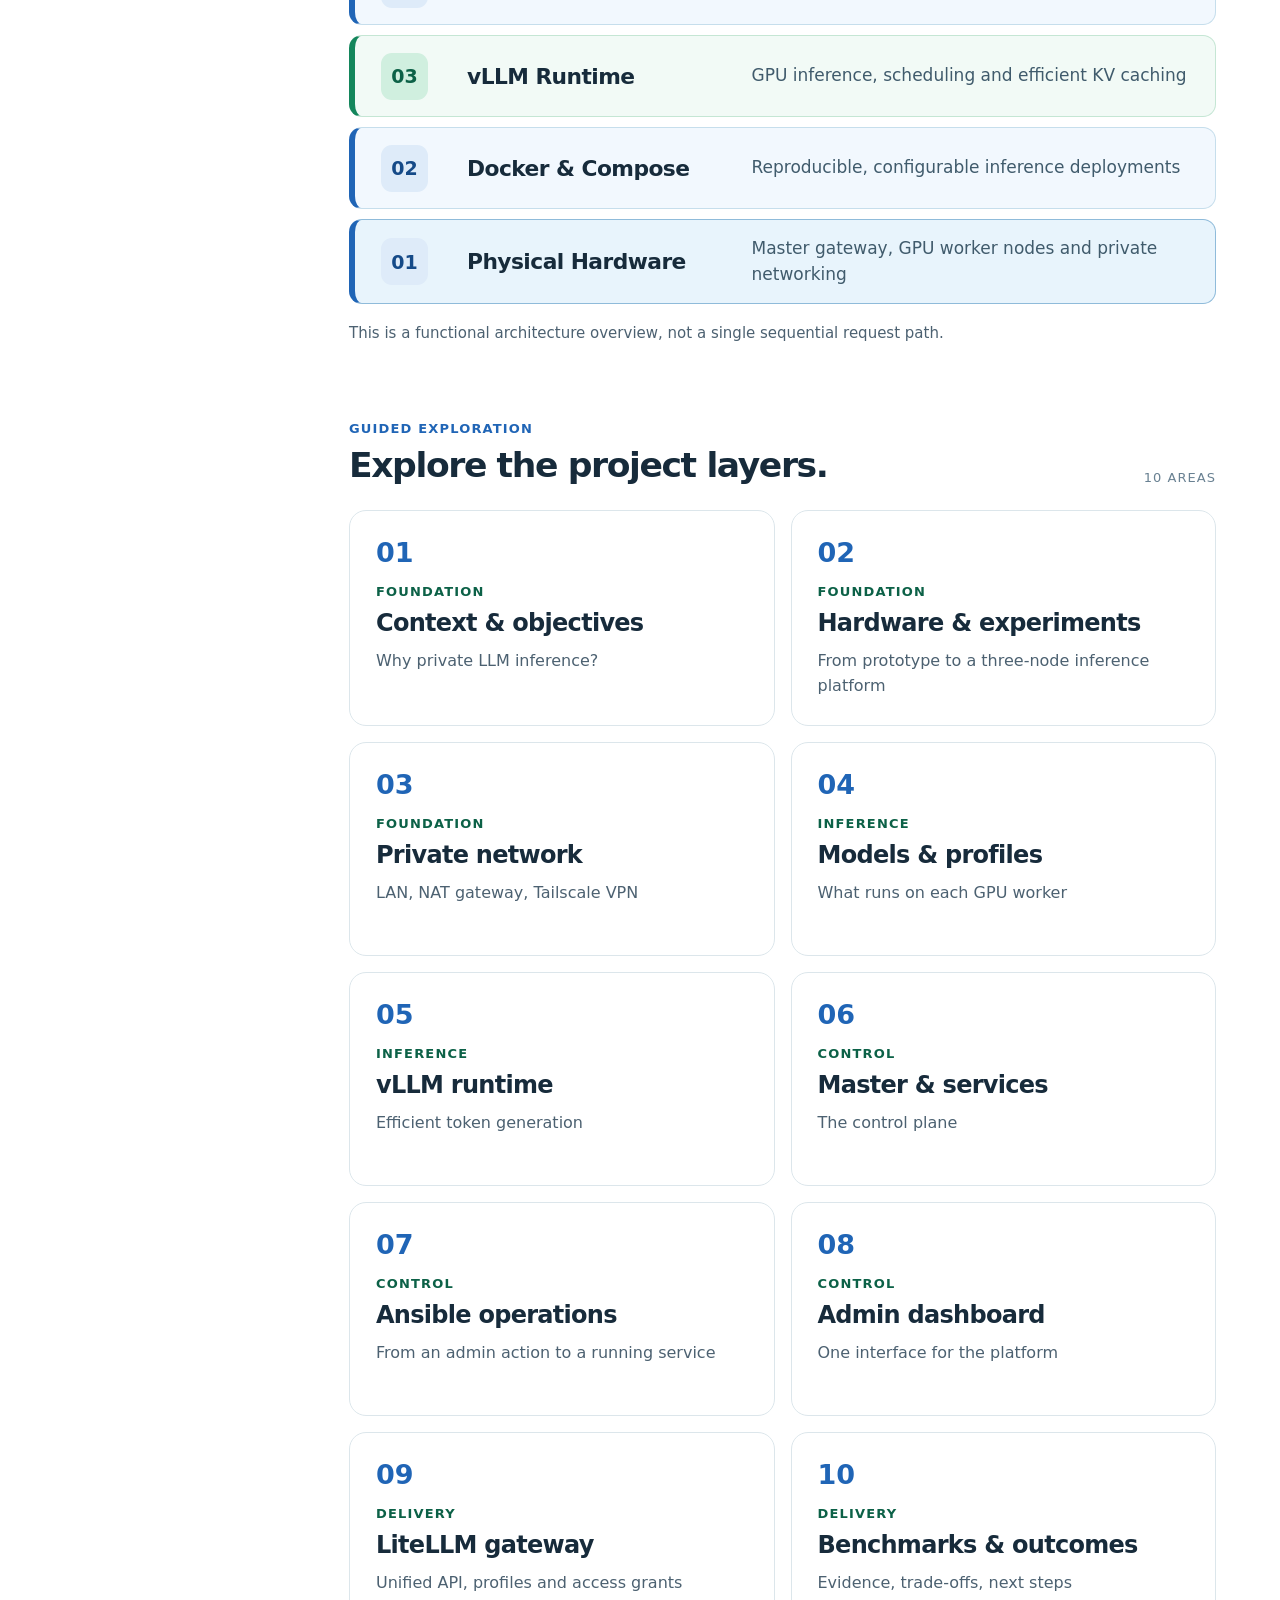
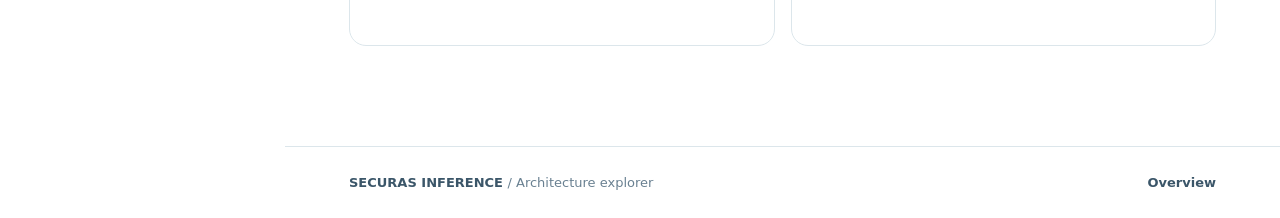
==== commit 99d1332c: "feat(presentation): LiteLLM exact-profile routing and grants walkthrough" ====
--- a/index.html
+++ b/index.html
@@ -7,6 +7,8 @@
   <meta name="description" content="Securas Inference — an interactive walkthrough of an on-premises LLM inference platform." />
   <title>Securas Inference · Architecture Walkthrough</title>
   <link rel="stylesheet" href="./styles.css" />
+  <link rel="stylesheet" href="./gateway.css" />
+  <script src="./gateway.js" defer></script>
   <script src="./app.js" defer></script>
 </head>
 <body>
--- a/styles.css
+++ b/styles.css
@@ -375,3 +375,266 @@
 .hw-parallel-caption { margin-top: 14px; font-size: 15px; line-height: 1.5; color: var(--muted); }
 @media(max-width:1120px) { .hw-parallelism-grid { grid-template-columns: 1fr; } }
 @media(max-width:560px) { .hw-parallelism { padding: 18px; } .hw-parallel-card { padding: 17px; } .hw-parallel-visual { padding: 10px; gap: 5px; } .hw-gpu-block { padding: 11px 6px; } .hw-gpu-block strong { font-size: 14px; } .hw-gpu-block small { font-size: 12px; } .hw-gpu-arrow { font-size: 26px; } .hw-parallel-top h4 { font-size: 21px; } }
+
+
+/* ============================================================
+   07 · Ansible operations — purpose-built presentation section
+   Scoped styles intentionally do not affect hardware/dashboard.
+   ============================================================ */
+.ans-page { padding: 72px 0 116px; width: 100%; }
+.ans-page h1, .ans-page h2, .ans-page h3, .ans-page h4 { color:var(--ink); }
+.ans-hero { border-bottom: 1px solid var(--line); padding-bottom: 75px; }
+.ans-hero-grid { display:grid; grid-template-columns:minmax(0,1.5fr) minmax(270px,.75fr); gap:clamp(26px,4vw,68px); align-items: center; margin-top:23px; }
+.ans-hero h1 { font-size:clamp(45px,5.3vw,84px); line-height:1.08; letter-spacing:-.057em; font-weight:820; }
+.ans-hero h1 .accent { color:var(--green); }
+.ans-hero-lead { color:var(--muted); font-size:clamp(18px,1.7vw,23px); line-height:1.67; max-width:870px; margin-top:28px; }
+.ans-hero-meta { display:flex; flex-wrap:wrap; align-items:center; gap:10px; margin-top:34px; }
+.ans-hero-meta>span { display:inline-flex; align-items:center; font-size:13px; font-weight:750; color:#255a4c; padding:9px 13px; border-radius:100px; background:#eef8f3; border:1px solid #c8e8d6; }
+.ans-hero-aside { border:1px solid #cfe3d9; background:linear-gradient(150deg,#f7fcf9,#eef7f3); border-radius:19px; padding:26px 28px; box-shadow:0 20px 40px rgba(12,84,54,.06); }
+.ans-mini-overline,.ans-overline { display:block; font-size:12px; letter-spacing:.12em; font-weight:850; color:var(--blue); line-height:1.4; }
+.ans-mini-overline { color:var(--green-dark); margin-bottom:16px; }
+.ans-mini-action { display:flex; align-items:center; justify-content:space-between; gap:12px; font-size:19px; font-weight:780; letter-spacing:-.025em; padding:12px 0; border-bottom:1px solid #d5e9dd; }
+.ans-mini-action span { color:var(--green); font-size:23px; }
+.ans-hero-aside>p { margin-top:17px; color:#536e62; line-height:1.6; font-size:15px; }
+.ans-section { margin-top:77px; }
+.ans-section-heading { display:flex; align-items:end; justify-content:space-between; gap:25px; margin-bottom:27px; }
+.ans-section-heading h2 { font-size:clamp(29px,3vw,43px); letter-spacing:-.047em; line-height:1.15; margin-top:11px; font-weight:790; }
+.ans-section-heading>p { max-width:335px; font-size:16px; line-height:1.55; color:var(--muted); text-align:right; }
+.ans-route { display:flex; align-items:stretch; gap:9px; overflow-x:auto; scrollbar-width:thin; padding:2px 2px 15px; }
+.ans-route-node { flex:1 0 175px; display:flex; flex-direction:column; align-items:flex-start; padding:24px 18px; background:#f8fbfe; border:1px solid #d5e5ed; border-radius:15px; min-height:225px; }
+.ans-route-highlight { border-color:#addbc5; background:#f0faf5; box-shadow:inset 0 4px 0 var(--green); }
+.ans-route-ordinal { color:var(--blue-dark); font-weight:850; font-size:11px; letter-spacing:.08em; }
+.ans-route-icon { display:grid; place-items:center; width:46px; height:46px; font-weight:850; font-size:22px; background:#e6f0fc; color:var(--blue); border-radius:11px; margin:14px 0 16px; white-space:pre; }
+.ans-route-highlight .ans-route-icon { background:#d9f2e5; color:var(--green-dark); }
+.ans-route-node>strong { font-size:17px; line-height:1.3; letter-spacing:-.02em; }
+.ans-route-node>small { display:block; margin-top:9px; font-size:13px; line-height:1.5; color:var(--muted); }
+.ans-route-arrow { align-self:center; flex:0 0 18px; text-align:center; color:var(--green); font-size:22px; font-weight:800; }
+.ans-route-foot { display:flex; gap:13px; align-items:flex-start; background:#eef7fb; border:1px solid #d0e3ef; border-radius:11px; padding:19px 22px; margin-top:11px; }
+.ans-route-foot p { color:#3b5a70; font-size:15px; line-height:1.65; }
+.ans-route-foot strong { color:#184b77; }
+.ans-route-dot { display:block; width:10px; height:10px; border-radius:50%; flex:0 0 10px; margin-top:8px; background:var(--blue); }
+.ans-route-foot code,.ans-safeguard code { font-size:.86em; padding:2px 5px; background:rgba(30,91,135,.06); border-radius:4px; overflow-wrap:anywhere; }
+.ans-operation-groups { display:flex; flex-direction:column; gap:30px; }
+.ans-op-group { background:#fbfdfe; border:1px solid var(--line); border-radius:17px; padding:24px; }
+.ans-op-heading { display:flex; align-items:center; justify-content:space-between; gap:15px; margin-bottom:19px; }
+.ans-op-heading>div { display:flex; align-items:center; gap:12px; }
+.ans-op-heading h3 { font-size:24px; letter-spacing:-.035em; }
+.ans-op-heading>span { color:#57748a; font-size:12px; font-weight:800; letter-spacing:.1em; }
+.ans-op-group-icon { display:grid; place-items:center; width:37px; height:37px; background:#e5f4ec; color:var(--green-dark); border-radius:10px; font-size:15px; font-weight:800; }
+.ans-profile-ordinal { background:#e9f2fc; color:var(--blue-dark); }
+.ans-op-grid { display:grid; grid-template-columns:repeat(3,minmax(0,1fr)); gap:14px; }
+.ans-op-card { display:flex; flex-direction:column; align-items:stretch; text-align:left; gap:13px; border:1px solid #d8e5ec; background:white; padding:19px 20px 17px; border-radius:12px; min-width:0; min-height:248px; cursor:pointer; color:var(--ink); transition:background .17s,border-color .17s,box-shadow .17s,transform .17s; }
+.ans-op-card:hover { border-color:#8fb4c9; background:#f7fcfd; transform:translateY(-2px); }
+.ans-op-card.is-active { border-color:#4caa7d; background:#effaf3; box-shadow:0 0 0 2px rgba(20,134,92,.09),inset 0 4px 0 var(--green); }
+.ans-card-top { display:flex; justify-content:space-between; align-items:center; gap:9px; }
+.ans-op-number { font-size:11px; letter-spacing:.085em; color:var(--blue); font-weight:850; }
+.ans-op-symbol { color:var(--green); font-size:25px; font-weight:850; line-height:1; }
+.ans-op-card>strong { font-size:24px; letter-spacing:-.04em; line-height:1.3; }
+.ans-code { display:block; color:#657d8b; margin-top:3px; letter-spacing:0; font-size:12px; font-weight:650; overflow-wrap:anywhere; }
+.ans-op-description { color:var(--muted); font-size:15px; line-height:1.55; }
+.ans-op-mode { margin-top:auto; padding-top:12px; border-top:1px solid #e0e9ed; display:flex; align-items:center; justify-content:space-between; gap:8px; color:var(--green-dark); letter-spacing:.07em; font-size:10px; font-weight:850; }
+.ans-op-mode span { font-size:18px; }
+.ans-cli-note { border:1px solid #cfdeea; background:#f2f8fd; border-radius:11px; padding:18px 21px; margin-top:20px; font-size:15px; line-height:1.65; color:#375b74; }
+.ans-cli-note strong { color:#174a73; }
+.ans-scenario { border:1px solid #cbdfe4; border-radius:18px; overflow:hidden; background:white; box-shadow:0 12px 35px rgba(33,69,77,.045); }
+.ans-scenario-head { display:flex; justify-content:space-between; align-items:start; gap:26px; padding:27px 29px 23px; background:#f5fafc; border-bottom:1px solid #dbe7ec; }
+.ans-scenario-head h3 { font-size:clamp(25px,2.5vw,36px); letter-spacing:-.042em; margin:9px 0 7px; }
+.ans-scenario-head h3>span { color:#628093; font-weight:640; font-size:.58em; letter-spacing:0; white-space:nowrap; }
+.ans-scenario-head p { color:var(--muted); line-height:1.55; font-size:16px; max-width:750px; }
+.ans-operation-kind { display:block; flex:0 0 auto; background:#e3f2eb; border:1px solid #c1dfcd; color:#216747; padding:8px 12px; border-radius:100px; font-size:12px; font-weight:800; }
+.ans-stage-main { padding:29px; }
+.ans-steps-track { display:flex; justify-content:center; align-items:center; width:100%; gap:10px; margin-bottom:26px; }
+.ans-step-pill { width:42px; height:42px; flex:0 0 42px; display:grid; place-items:center; background:#f1f5f8; border:1px solid #ccdae2; color:#658194; font-weight:830; font-size:13px; border-radius:50%; cursor:pointer; }
+.ans-step-pill.current { background:var(--green); color:white; border-color:var(--green); box-shadow:0 0 0 5px #e5f6ed; }
+.ans-step-pill.completed { background:#e4f4ea; border-color:#9ed4b5; color:var(--green-dark); }
+.ans-step-connector { flex:1 1 24px; height:2px; max-width:95px; background:#dbe8e5; }
+.ans-stage-card { min-height:230px; background:linear-gradient(140deg,#f7fbff,#f3faf6); border:1px solid #d7e5e8; padding:27px 30px; border-radius:14px; }
+.ans-stage-top { display:flex; justify-content:space-between; align-items:center; gap:10px; margin-bottom:24px; }
+.ans-stage-number { color:var(--green-dark); font-weight:850; font-size:12px; letter-spacing:.1em; }
+.ans-stage-location { color:var(--blue-dark); font-weight:770; font-size:12px; background:#e2f0fd; border-radius:100px; padding:8px 12px; }
+.ans-stage-card h4 { font-size:clamp(24px,2.3vw,34px); letter-spacing:-.035em; line-height:1.2; }
+.ans-stage-card p { color:#466479; font-size:clamp(16px,1.6vw,19px); line-height:1.65; max-width:970px; margin-top:13px; }
+.ans-stage-controls { display:flex; align-items:center; justify-content:space-between; gap:18px; border-top:1px solid #e0eaee; padding:19px 29px; }
+.ans-stage-outcome { color:#567083; font-size:13px; line-height:1.55; max-width:520px; }
+.ans-stage-outcome strong { color:var(--green-dark); }
+.ans-button { font:inherit; display:inline-flex; align-items:center; justify-content:center; white-space:nowrap; gap:10px; padding:12px 18px; min-height:45px; font-size:14px; font-weight:780; border:1px solid transparent; border-radius:9px; cursor:pointer; text-decoration:none; transition:background .15s,transform .15s; }
+.ans-button:hover:not(:disabled) { transform:translateY(-1px); }
+.ans-button:disabled { opacity:.40; cursor:not-allowed; }
+.ans-button-primary { background:var(--green); color:white; border-color:var(--green-dark); }
+.ans-button-primary:hover { background:var(--green-dark); }
+.ans-button-outline { color:var(--blue-dark); background:#f5f9fc; border-color:#c9dbe7; }
+.ans-button-outline:hover:not(:disabled) { background:#e7f2fa; }
+.ans-safeguards { display:grid; grid-template-columns:repeat(2,minmax(0,1fr)); gap:15px; }
+.ans-safeguard { border:1px solid var(--line); border-radius:14px; background:#fafcfd; padding:26px; }
+.ans-safe-symbol { display:grid; place-items:center; font-size:14px; font-weight:850; background:#e5f4ed; color:var(--green-dark); width:40px; height:40px; border-radius:10px; }
+.ans-safeguard:nth-child(even) .ans-safe-symbol { background:#e4effb; color:var(--blue-dark); }
+.ans-safeguard h3 { font-size:22px; letter-spacing:-.028em; margin-top:16px; }
+.ans-safeguard p { font-size:16px; color:var(--muted); line-height:1.65; margin-top:11px; }
+.ans-failure-note { margin-top:17px; background:#fff9ed; color:#755924; border:1px solid #f0dfb5; border-left:4px solid #c89130; border-radius:0 11px 11px 0; padding:19px 22px; font-size:15px; line-height:1.68; }
+.ans-failure-note strong { color:#7e5210; }
+.ans-final { display:flex; align-items:center; justify-content:space-between; gap:35px; margin-top:79px; padding:39px; border:1px solid #aad8c1; border-radius:19px; background:linear-gradient(125deg,#e8f7ef,#eff7fd); }
+.ans-final>div { max-width:820px; }
+.ans-final h2 { font-size:clamp(27px,2.8vw,39px); letter-spacing:-.042em; line-height:1.2; margin-top:10px; }
+.ans-final p { color:#426b60; font-size:16px; line-height:1.62; margin-top:13px; }
+.ans-final-link { flex:0 0 auto; padding:16px 21px; }
+.ans-page button:focus-visible,.ans-page a:focus-visible { outline:3px solid var(--blue); outline-offset:3px; }
+@media(max-width:1340px) {
+  .ans-hero-grid { grid-template-columns:minmax(0,1.45fr) minmax(235px,.8fr); gap:25px; }
+  .ans-hero-aside { padding:22px; }
+  .ans-op-card { padding:17px; }
+  .ans-op-description { font-size:14px; }
+  .ans-op-grid { gap:10px; }
+}
+@media(max-width:1110px) {
+  .ans-hero-grid { grid-template-columns:1fr; }
+  .ans-hero-aside { max-width:790px; }
+  .ans-op-grid { grid-template-columns:repeat(2,minmax(0,1fr)); }
+  .ans-section-heading>p { max-width:270px; }
+  .ans-scenario-head { flex-direction:column; gap:12px; }
+  .ans-final { align-items:flex-start; flex-direction:column; }
+}
+@media(max-width:790px) {
+  .ans-page { padding-top:49px; }
+  .ans-section { margin-top:59px; }
+  .ans-section-heading { align-items:flex-start; flex-direction:column; gap:11px; }
+  .ans-section-heading>p { text-align:left; max-width:none; }
+  .ans-hero { padding-bottom:50px; }
+  .ans-op-card { min-height:220px; }
+  .ans-safeguards { grid-template-columns:1fr; }
+}
+@media(max-width:600px) {
+  .ans-page { padding-bottom:70px; }
+  .ans-hero h1 { font-size:clamp(39px,9vw,58px); }
+  .ans-hero-lead { font-size:17px; }
+  .ans-op-group { padding:16px; }
+  .ans-op-grid { grid-template-columns:1fr; }
+  .ans-op-card { min-height:0; }
+  .ans-op-heading>span { display:none; }
+  .ans-route-node { flex-basis:177px; }
+  .ans-stage-main { padding:18px; }
+  .ans-scenario-head { padding:23px 19px; }
+  .ans-stage-card { padding:22px 20px; min-height:260px; }
+  .ans-steps-track { gap:4px; }
+  .ans-step-connector { flex-basis:10px; min-width:5px; }
+  .ans-step-pill { width:32px; height:32px; flex-basis:32px; font-size:11px; }
+  .ans-stage-controls { padding:20px 18px; flex-wrap:wrap; }
+  .ans-stage-outcome { order:-1; flex:1 0 100%; }
+  .ans-button { padding:11px 13px; }
+  .ans-final { padding:27px 23px; }
+  .ans-final-link { white-space:normal; }
+}
+
+
+/* ============================================================
+   06 · Master & Services — simple readable control-plane page
+   Scoped to .master-page to preserve the other presentation areas.
+   ============================================================ */
+.master-page { padding:72px 0 108px; width:100%; }
+.master-page h1,.master-page h2,.master-page h3,.master-page p,.master-page figure { margin:0; }
+.master-hero { padding-bottom:72px; border-bottom:1px solid var(--line); }
+.master-hero-grid { display:grid; grid-template-columns:minmax(0,1.22fr) minmax(305px,.78fr); gap:clamp(30px,5vw,80px); align-items:center; margin-top:24px; }
+.master-hero h1 { font-size:clamp(43px,4.7vw,77px); font-weight:820; letter-spacing:-.058em; line-height:1.09; }
+.master-hero h1 .accent { color:var(--green); }
+.master-lead { max-width:730px; margin-top:28px !important; font-size:clamp(18px,1.65vw,22px); line-height:1.68; color:var(--muted); }
+.master-lead strong { color:var(--ink); }
+.master-pills { display:flex; flex-wrap:wrap; gap:10px; margin-top:30px; }
+.master-pills>span { font-size:13px; font-weight:750; padding:9px 13px; color:#285772; border:1px solid #d3e5ec; background:#f2f9fc; border-radius:100px; }
+.master-hero-photo { position:relative; overflow:hidden; min-height:330px; height:clamp(330px,29vw,410px); border-radius:18px; border:1px solid #d8e3e9; box-shadow:0 20px 36px rgba(30,64,82,.07); background:#e8f0f4; }
+.master-hero-photo img { width:100%; height:100%; display:block; object-fit:cover; object-position:center; }
+.master-hero-photo figcaption { display:flex; flex-wrap:wrap; align-items:center; justify-content:space-between; gap:7px 16px; position:absolute; left:15px; right:15px; bottom:15px; padding:14px 17px; color:white; border-radius:10px; background:rgba(12,29,36,.84); backdrop-filter:blur(5px); }
+.master-hero-photo figcaption strong { font-size:17px; font-weight:800; }
+.master-hero-photo figcaption span { font-size:12px; color:#d8e5ea; font-weight:600; }
+.master-section { margin-top:77px; }
+.master-section-header { margin-bottom:25px; }
+.master-section-number { display:block; font-size:12px; font-weight:850; letter-spacing:.115em; color:var(--blue); }
+.master-section-header h2 { font-size:clamp(30px,3vw,43px); line-height:1.15; letter-spacing:-.047em; font-weight:790; margin:10px 0 11px; }
+.master-section-header p { font-size:17px; line-height:1.6; color:var(--muted); max-width:930px; }
+.master-services { display:grid; grid-template-columns:repeat(3,minmax(0,1fr)); gap:15px; }
+.master-service-card { display:flex; flex-direction:column; min-height:244px; border:1px solid #d9e5eb; background:#fbfdfe; border-radius:14px; padding:23px 23px 20px; }
+.master-service-card:nth-child(2),.master-service-card:nth-child(5) { background:#f6fbf8; border-color:#cfebdc; }
+.master-service-top { display:flex; align-items:center; justify-content:space-between; gap:15px; margin-bottom:19px; }
+.master-service-index { display:grid; place-items:center; flex:0 0 36px; width:36px; height:36px; font-size:13px; font-weight:850; color:var(--blue-dark); background:#e5f1fc; border-radius:9px; }
+.master-service-card:nth-child(2) .master-service-index,.master-service-card:nth-child(5) .master-service-index { background:#e1f4e9; color:var(--green-dark); }
+.master-service-type { color:#638095; font-size:10px; font-weight:850; letter-spacing:.1em; }
+.master-service-card h3 { font-size:22px; line-height:1.22; letter-spacing:-.035em; font-weight:790; }
+.master-service-card p { color:var(--muted); margin-top:12px; font-size:15.5px; line-height:1.62; }
+.master-service-foot { margin-top:auto; padding-top:17px; color:var(--green-dark); font-size:12px; font-weight:750; line-height:1.4; }
+.master-paths { display:grid; grid-template-columns:repeat(2,minmax(0,1fr)); gap:19px; }
+.master-path { border:1px solid #c9dfea; border-radius:16px; overflow:hidden; background:#fbfdff; }
+.master-path-inference { border-color:#bfe2cf; background:#fbfefb; }
+.master-path-heading { display:flex; align-items:center; gap:15px; padding:23px 26px; border-bottom:1px solid #dbe8ee; background:#edf5fc; }
+.master-path-inference .master-path-heading { background:#edf8f2; border-color:#cce7d7; }
+.master-path-number { display:grid; place-items:center; flex:0 0 48px; width:48px; height:48px; border-radius:12px; background:var(--blue); color:white; font-size:22px; font-weight:850; }
+.master-path-inference .master-path-number { background:var(--green); }
+.master-path-heading h3 { font-size:23px; letter-spacing:-.035em; line-height:1.2; }
+.master-path-heading p { color:#5b7384; font-size:14px; margin-top:5px; }
+.master-path-chain { padding:24px 25px 27px; display:flex; flex-direction:column; align-items:stretch; }
+.master-path-step { padding:14px 18px; border-radius:11px; border:1px solid #d8e5ec; background:white; display:flex; align-items:center; justify-content:space-between; gap:12px; min-height:62px; }
+.master-path-step strong { font-size:15.5px; font-weight:800; color:#203d50; line-height:1.35; }
+.master-path-step span { color:#5f7889; text-align:right; font-size:12.5px; line-height:1.45; max-width:49%; }
+.master-path-focus { border-color:#a5cae7; background:#eff7ff; }
+.master-path-inference .master-path-focus { border-color:#a9d6bc; background:#ebf8f0; }
+.master-path-focus strong { color:var(--blue-dark); }
+.master-path-inference .master-path-focus strong { color:var(--green-dark); }
+.master-step-arrow { align-self:center; height:23px; line-height:23px; color:#7daabe; font-weight:850; font-size:18px; }
+.master-path-inference .master-step-arrow { color:#68ad87; }
+.master-path-note { border-left:4px solid var(--green); background:#f0faf5; color:#355e4d; margin-top:19px !important; padding:19px 22px; border-radius:0 11px 11px 0; font-size:15.5px; line-height:1.65; }
+.master-path-note strong { color:#174d39; }
+.master-state-grid { display:grid; grid-template-columns:minmax(0,1fr) 42px minmax(0,1fr); align-items:center; gap:16px; }
+.master-state-card { border:1px solid #c8deea; border-radius:15px; background:#f4f9fd; padding:28px; min-height:246px; }
+.master-observed { border-color:#c0e4d1; background:#f3faf5; }
+.master-state-label { font-size:12px; color:var(--blue-dark); font-weight:850; letter-spacing:.11em; }
+.master-observed .master-state-label { color:var(--green-dark); }
+.master-state-card h3 { margin-top:12px; font-size:27px; font-weight:790; letter-spacing:-.035em; }
+.master-state-card>p { font-size:16px; margin-top:12px; line-height:1.62; color:#4e6c7d; }
+.master-state-example { background:white; padding:11px 14px; border-radius:9px; border:1px solid #deebee; margin-top:18px; font-size:13px; color:#426174; line-height:1.55; }
+.master-state-example strong { color:#194d71; }
+.master-observed .master-state-example strong { color:var(--green-dark); }
+.master-state-compare { font-size:36px; font-weight:800; color:#7ba7ac; text-align:center; }
+.master-state-result { display:flex; gap:15px; align-items:flex-start; margin-top:17px; padding:21px 23px; border-radius:12px; background:#f1f6fa; border:1px solid #d8e5eb; }
+.master-state-result p { color:#3b5b6f; font-size:16px; line-height:1.68; }
+.master-state-result strong { color:#1b425c; }
+.master-state-result-icon { width:33px; height:33px; flex:0 0 33px; display:grid; place-items:center; color:white; background:var(--green); border-radius:50%; font-weight:800; }
+.master-final { display:flex; align-items:center; justify-content:space-between; gap:32px; background:linear-gradient(110deg,#eaf7f0,#f0f7fd); border:1px solid #b5dcca; border-radius:18px; margin-top:82px; padding:36px; }
+.master-final h2 { font-size:clamp(27px,2.6vw,37px); line-height:1.2; letter-spacing:-.043em; margin-top:10px; }
+.master-final h2 em { font-style:normal; color:var(--green-dark); }
+.master-final p { font-size:16px; line-height:1.62; color:#4a6c62; margin-top:12px; }
+.master-next-button { display:inline-flex; flex:0 0 auto; justify-content:center; align-items:center; gap:15px; border-radius:9px; background:var(--green); color:white; padding:15px 20px; font-weight:800; font-size:15px; min-height:52px; text-align:center; }
+.master-next-button:hover { background:var(--green-dark); }
+.master-next-button:focus-visible { outline:3px solid var(--blue); outline-offset:3px; }
+@media(max-width:1240px) {
+  .master-hero-grid { gap:29px; grid-template-columns:minmax(0,1.25fr) minmax(245px,.85fr); }
+  .master-hero-photo { min-height:300px; }
+  .master-services { grid-template-columns:repeat(2,minmax(0,1fr)); }
+  .master-path-step { align-items:flex-start; flex-direction:column; }
+  .master-path-step span { text-align:left; max-width:100%; }
+}
+@media(max-width:980px) {
+  .master-hero-grid { grid-template-columns:1fr; }
+  .master-hero-photo { max-width:690px; width:100%; height:330px; }
+  .master-final { flex-direction:column; align-items:flex-start; }
+}
+@media(max-width:790px) {
+  .master-page { padding-top:52px; }
+  .master-hero { padding-bottom:47px; }
+  .master-section { margin-top:60px; }
+  .master-paths { grid-template-columns:1fr; }
+  .master-path-step { flex-direction:row; align-items:center; }
+  .master-path-step span { text-align:right; max-width:52%; }
+  .master-state-grid { gap:9px; grid-template-columns:1fr; }
+  .master-state-compare { line-height:1; }
+}
+@media(max-width:580px) {
+  .master-hero h1 { font-size:clamp(38px,9vw,56px); }
+  .master-lead { font-size:17px; }
+  .master-hero-photo { height:285px; min-height:0; }
+  .master-services { grid-template-columns:1fr; }
+  .master-service-card { min-height:216px; }
+  .master-path-heading { padding:18px; }
+  .master-path-chain { padding:18px; }
+  .master-path-step { flex-direction:column; align-items:flex-start; }
+  .master-path-step span { max-width:none; text-align:left; }
+  .master-state-card { padding:23px; min-height:0; }
+  .master-final { padding:25px; margin-top:60px; }
+  .master-next-button { width:100%; }
+}
--- a/gateway.css
+++ b/gateway.css
@@ -0,0 +1,82 @@
+
+/* LiteLLM / Gateway page: white, green and blue, readable presentation typography */
+.gw-page{padding:clamp(60px,6vw,92px) 0 110px;color:var(--ink)}
+.gw-hero{max-width:1130px}
+.gw-hero h1{margin:24px 0 0;font-size:clamp(46px,5.2vw,81px);letter-spacing:-.055em;line-height:1.1;font-weight:810}
+.gw-hero .lead{max-width:1040px;font-size:clamp(19px,1.85vw,23px)}
+.gw-badges{display:flex;gap:10px;flex-wrap:wrap;margin-top:29px}
+.gw-badges span{background:var(--surface-green);border:1px solid #bfdfcd;color:var(--green-dark);border-radius:99px;padding:10px 15px;font-size:15px;font-weight:730}
+.gw-badges span:nth-child(even){background:var(--surface-blue);border-color:#c9deee;color:var(--blue-dark)}
+.gw-section{margin-top:83px}
+.gw-heading{max-width:1050px;margin-bottom:27px}
+.gw-index{color:var(--blue);font-weight:850;letter-spacing:.08em;font-size:14px}
+.gw-heading h2{font-size:clamp(31px,3vw,44px);line-height:1.2;letter-spacing:-.04em;margin:12px 0}
+.gw-heading>p{font-size:19px;line-height:1.63;color:var(--muted)}
+.gw-heading strong{color:var(--ink)}
+.gw-roles{display:grid;grid-template-columns:repeat(3,minmax(0,1fr));gap:15px}
+.gw-role{padding:27px 26px 29px;border:1px solid var(--line);border-top:4px solid var(--green);border-radius:16px;min-height:214px}
+.gw-role:nth-child(2){border-top-color:var(--blue)}
+.gw-role-icon{width:42px;height:42px;background:#e1f3e9;color:var(--green-dark);display:grid;place-items:center;font-size:16px;font-weight:850;border-radius:10px}
+.gw-role:nth-child(2) .gw-role-icon{background:#e4f0fc;color:var(--blue-dark)}
+.gw-role h3{font-size:23px;letter-spacing:-.03em;margin:18px 0 10px}
+.gw-role p{font-size:17px;line-height:1.61;color:var(--muted)}
+.gw-note,.gw-context-rule,.gw-revocation,.gw-outcome{font-size:17px;line-height:1.66;padding:21px 24px;border-radius:0 13px 13px 0;margin-top:20px;background:#f2f8fd;border-left:5px solid var(--blue);color:#36556b}
+.gw-note strong,.gw-context-rule strong,.gw-revocation strong,.gw-outcome strong{color:var(--ink)}
+.gw-context-rule,.gw-outcome{background:#f1faf5;border-left-color:var(--green);color:#365c4a}
+.gw-registry-flow{display:grid;grid-template-columns:minmax(0,1fr) 23px minmax(0,1fr) 23px minmax(0,1fr) 23px minmax(0,1fr);gap:7px;align-items:stretch}
+.gw-flow-tile{border:1px solid #cbddeb;background:#f8fbfe;border-radius:13px;padding:20px 16px;min-height:177px}
+.gw-flow-tile>span,.gw-route-label,.gw-source-label{display:block;font-size:13px;letter-spacing:.06em;color:var(--blue-dark);font-weight:830}
+.gw-flow-tile strong{display:block;font-size:19px;line-height:1.3;margin-top:13px}
+.gw-flow-tile p{font-size:16px;line-height:1.52;color:var(--muted);margin-top:10px}
+.gw-flow-destination{background:#edf8f2;border-color:#b8dccc}
+.gw-flow-destination>span{color:var(--green-dark)}
+.gw-flow-arrow,.gw-route-connector{display:grid;place-items:center;font-size:25px;color:var(--green);font-weight:800}
+.gw-route-definition{display:grid;grid-template-columns:minmax(0,1fr) 50px minmax(0,1fr);gap:15px;align-items:stretch;margin-top:22px}
+.gw-route-definition>div:not(.gw-route-connector){border:1px solid #c6dfe9;border-radius:13px;padding:21px 23px;background:#f8fcff;overflow-wrap:anywhere}
+.gw-route-definition>div:first-child{border-color:#b5dcc8;background:#f4faf6}
+.gw-route-definition strong{display:block;margin:12px 0 9px;font-size:20px;line-height:1.38}
+.gw-route-definition small{font-size:15px;color:var(--muted);line-height:1.5}
+.gw-fineprint{margin-top:15px;font-size:16px;line-height:1.65;color:var(--muted)}
+.gw-page code{font-family:ui-monospace,Menlo,Consolas,monospace;font-size:.9em;background:#e9f1f7;padding:2px 5px;border-radius:4px;color:#1d5276;overflow-wrap:anywhere}
+.gw-grant-board{display:grid;grid-template-columns:1fr 1fr;gap:15px}
+.gw-grant-source{border-radius:15px;border:1px solid #c7e4d7;background:#f6fbf8;padding:24px;min-height:217px}
+.gw-grant-group{background:#f5faff;border-color:#c3dbea}
+.gw-grant-source h3,.gw-grant-result h3{font-size:24px;letter-spacing:-.03em;margin:12px 0 9px}
+.gw-grant-source p,.gw-grant-result p{color:var(--muted);font-size:17px;line-height:1.58}
+.gw-mini-example{margin-top:17px;padding:11px 13px;background:white;border:1px solid #d2e6d9;border-radius:9px;font-size:16px;font-weight:750;color:var(--green-dark)}
+.gw-grant-group .gw-mini-example{border-color:#cbdfee;color:var(--blue-dark)}
+.gw-grant-join{grid-column:1/-1;display:flex;gap:14px;align-items:center;justify-content:center;padding:4px;font-size:15px;letter-spacing:.04em;color:var(--muted);font-weight:750;flex-wrap:wrap}
+.gw-grant-join strong{color:var(--green);font-size:27px}
+.gw-join-down{flex-basis:100%;text-align:center;font-size:28px;line-height:1;color:var(--green)}
+.gw-grant-result{grid-column:1/-1;padding:25px 27px;border:1px solid #a8d9bc;background:#ecf9f1;border-radius:15px}
+.gw-grant-result .gw-source-label{color:var(--green-dark)}
+.gw-key-workflow{display:grid;grid-template-columns:repeat(4,minmax(0,1fr));gap:14px}
+.gw-key-step{border:1px solid #d0e1eb;border-radius:14px;padding:22px 19px;background:#fff;min-height:195px}
+.gw-key-step>span{display:grid;place-items:center;width:43px;height:43px;border-radius:12px;background:#e5f2fb;color:var(--blue-dark);font-size:16px;font-weight:850}
+.gw-key-step:nth-child(even)>span{background:#e1f4e9;color:var(--green-dark)}
+.gw-key-step h3{font-size:21px;letter-spacing:-.03em;margin:17px 0 8px}
+.gw-key-step p{font-size:16px;line-height:1.55;color:var(--muted)}
+.gw-scope-example{border:1px solid #b2d7c3;background:#f2fbf6;border-radius:15px;padding:25px;margin-top:18px}
+.gw-scope-top{display:flex;gap:20px;justify-content:space-between;align-items:center;flex-wrap:wrap}
+.gw-scope-top span{font-size:14px;font-weight:830;letter-spacing:.06em;color:var(--green-dark)}
+.gw-scope-top strong{font-size:17px}
+.gw-scope-chips{display:flex;flex-wrap:wrap;gap:9px;margin:17px 0}
+.gw-scope-chips span{border:1px solid #c4dfd1;padding:10px 13px;border-radius:9px;background:white;font-size:16px;font-weight:700;color:#276147}
+.gw-scope-example>p{font-size:17px;color:#456455;line-height:1.66}
+.gw-request-flow{display:grid;grid-template-columns:minmax(0,1fr) 45px minmax(0,1fr) 45px minmax(0,1fr);gap:12px;align-items:stretch}
+.gw-request-step{border:1px solid #c3daeb;border-radius:16px;background:#f4f9fd;padding:25px;min-height:186px}
+.gw-request-center{background:#ecf9f2;border-color:#a7d9c0}
+.gw-request-step>span{font-size:13px;letter-spacing:.07em;font-weight:850;color:var(--blue-dark)}
+.gw-request-center>span{color:var(--green-dark)}
+.gw-request-step h3{font-size:25px;letter-spacing:-.035em;margin:16px 0 9px}
+.gw-request-step p{font-size:17px;line-height:1.6;color:var(--muted)}
+.gw-request-arrow{display:grid;place-items:center;color:var(--green);font-size:31px;font-weight:800}
+.gw-request-detail{margin-top:20px;border:1px solid #dae6ef;background:#f8fbfd;border-radius:15px;overflow:hidden}
+.gw-request-detail>div{padding:19px 25px;display:grid;grid-template-columns:190px minmax(0,1fr);gap:16px;border-bottom:1px solid #dae6ef;align-items:center}
+.gw-request-detail>div:last-child{border-bottom:0}
+.gw-request-detail span{font-size:14px;color:var(--blue-dark);font-weight:850;letter-spacing:.04em}
+.gw-request-detail strong{font-size:17px;line-height:1.6;color:var(--ink)}
+.gw-request-detail code{font-size:16px}
+@media(max-width:1300px){.gw-registry-flow{grid-template-columns:1fr 26px 1fr;row-gap:13px}.gw-registry-flow .gw-flow-tile:nth-of-type(3){grid-column:1}.gw-registry-flow .gw-flow-destination{grid-column:3}.gw-registry-flow .gw-flow-arrow:nth-of-type(4){display:none}.gw-roles{grid-template-columns:1fr 1fr}.gw-key-workflow{grid-template-columns:repeat(2,minmax(0,1fr))}}
+@media(max-width:1020px){.gw-registry-flow{display:flex;flex-direction:column}.gw-flow-tile{min-height:0}.gw-flow-arrow{transform:rotate(90deg);height:20px}.gw-request-flow{grid-template-columns:1fr}.gw-request-arrow{transform:rotate(90deg);height:22px}.gw-route-definition{grid-template-columns:1fr}.gw-route-connector{transform:rotate(90deg);height:18px}}
+@media(max-width:720px){.gw-page{padding-top:56px}.gw-section{margin-top:61px}.gw-roles,.gw-grant-board,.gw-key-workflow{grid-template-columns:1fr}.gw-grant-join,.gw-grant-result{grid-column:1}.gw-roles{gap:10px}.gw-role{min-height:0}.gw-request-detail>div{grid-template-columns:1fr;gap:9px}.gw-request-detail{overflow-wrap:anywhere}.gw-route-definition strong{font-size:18px}.gw-heading>p{font-size:17px}.gw-hero h1{font-size:clamp(40px,9vw,61px)}}
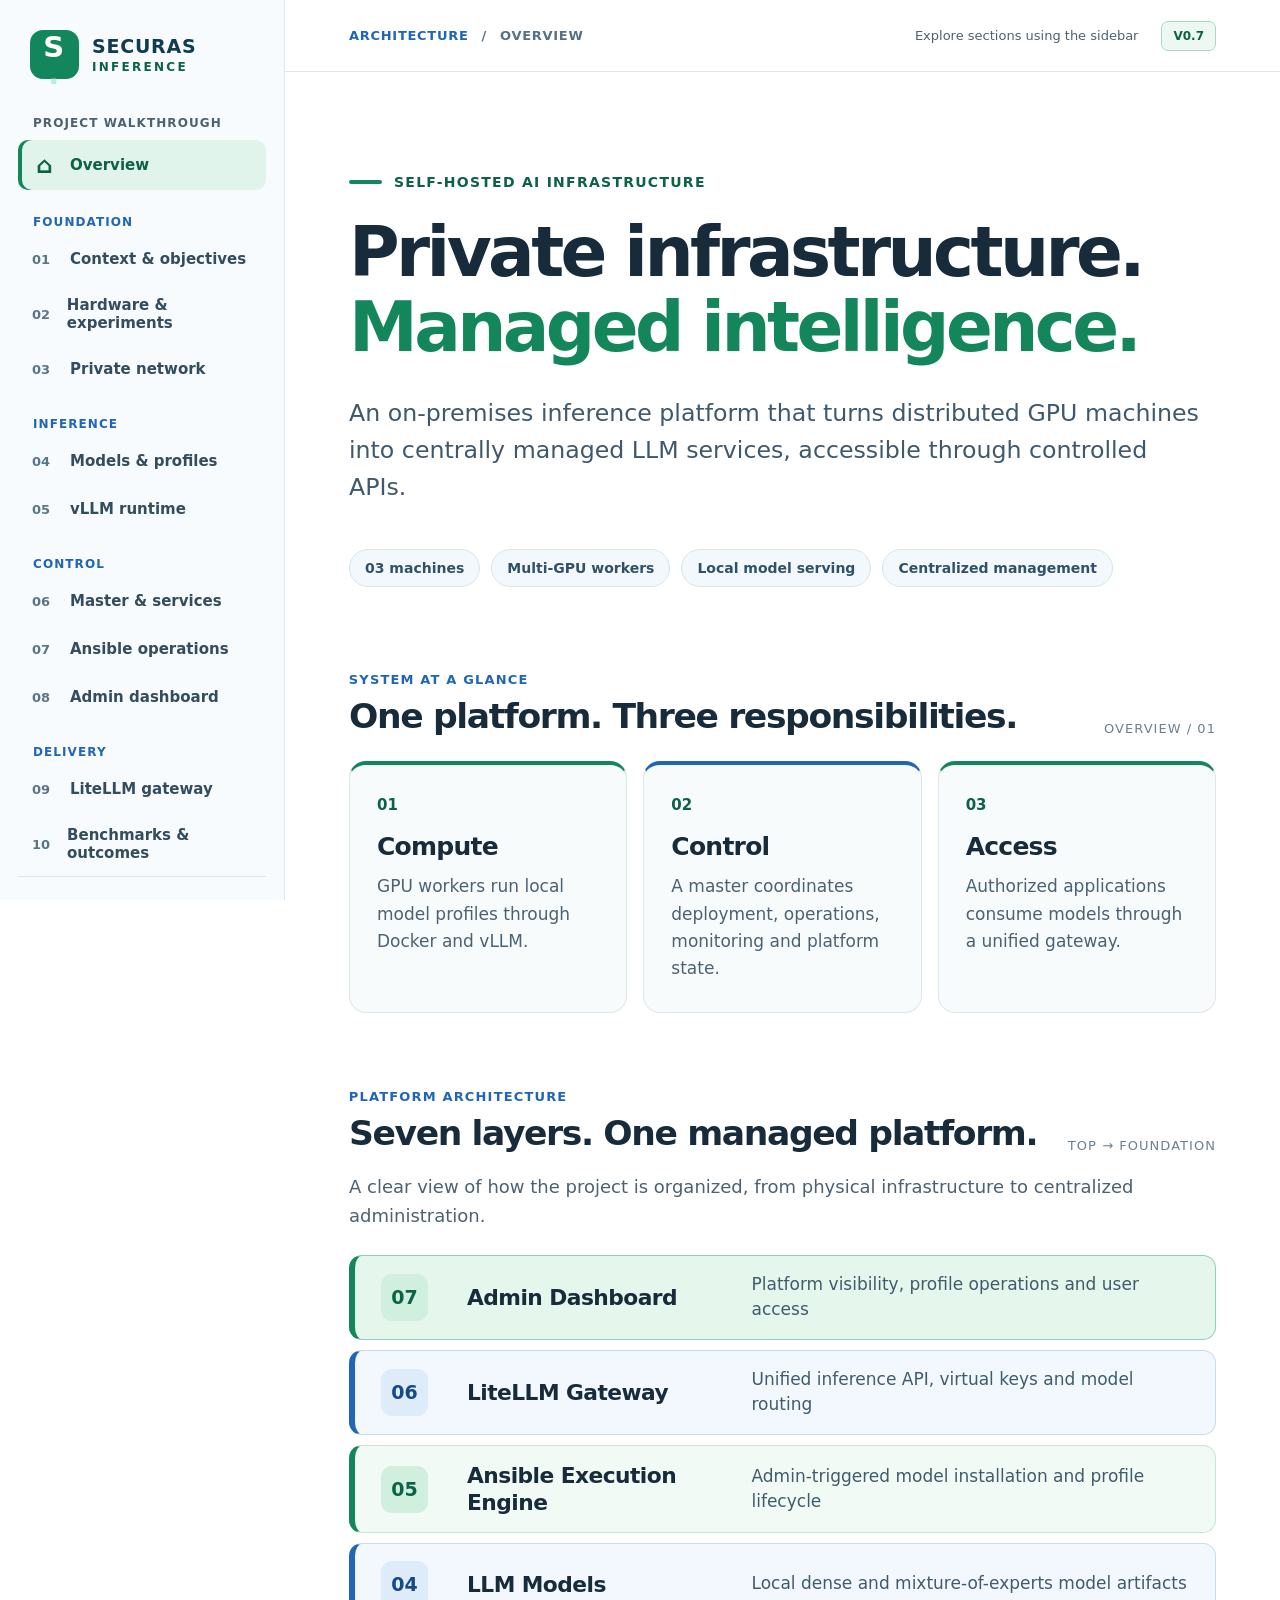
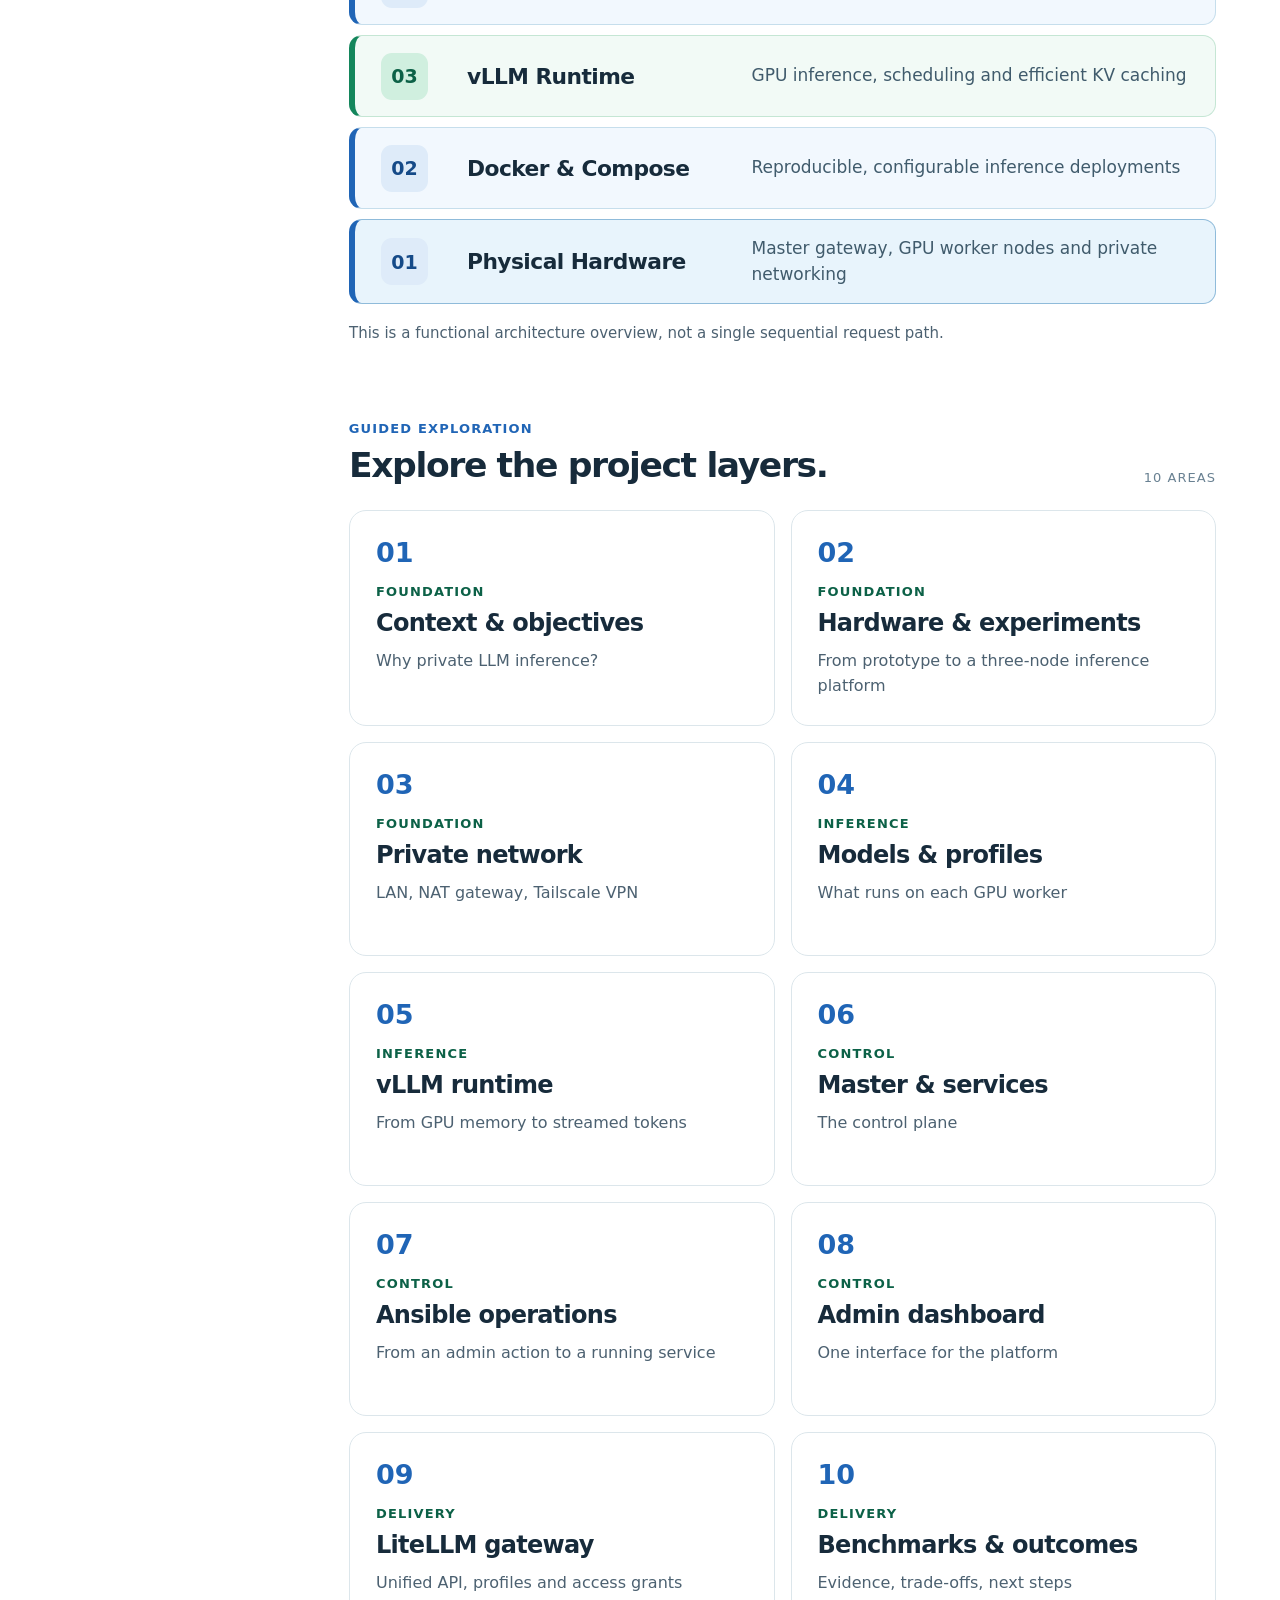
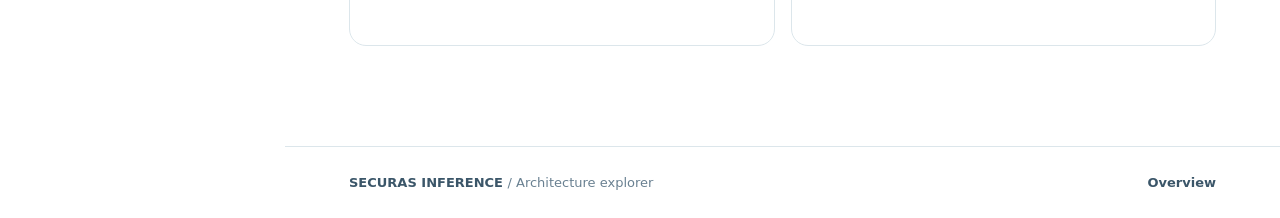
==== commit f663c395: "feat(presentation): vLLM runtime architecture and GPU serving walkthrough" ====
--- a/index.html
+++ b/index.html
@@ -8,7 +8,9 @@
   <title>Securas Inference · Architecture Walkthrough</title>
   <link rel="stylesheet" href="./styles.css" />
   <link rel="stylesheet" href="./gateway.css" />
+  <link rel="stylesheet" href="./vllm.css" />
   <script src="./gateway.js" defer></script>
+  <script src="./vllm.js" defer></script>
   <script src="./app.js" defer></script>
 </head>
 <body>
--- a/styles.css
+++ b/styles.css
@@ -638,3 +638,104 @@
   .master-final { padding:25px; margin-top:60px; }
   .master-next-button { width:100%; }
 }
+
+
+/* ============================================================
+   Section 10 — outcomes & illustrative performance
+   Local to .results-page; distinct verified vs synthetic data.
+   ============================================================ */
+.results-page { padding:76px 0 116px; width:100%; }
+.results-page h1,.results-page h2,.results-page h3,.results-page p { margin:0; }
+.results-hero { border-bottom:1px solid var(--line); padding-bottom:67px; }
+.results-hero h1 { font-size:clamp(49px,5.6vw,85px); letter-spacing:-.06em; font-weight:840; line-height:1.085; margin-top:24px; }
+.results-hero h1 .accent { color:var(--green); }
+.results-lead { color:var(--muted); font-size:clamp(19px,1.85vw,24px); max-width:935px; line-height:1.63; margin-top:27px!important; }
+.results-hero-line { display:flex; flex-wrap:wrap; gap:15px; align-items:center; margin-top:30px; color:#365b70; font-size:13px; font-weight:750; }
+.results-evidence { display:inline-flex; align-items:center; gap:9px; }
+.results-evidence-dot { display:inline-block; width:9px; height:9px; border-radius:50%; background:var(--green); }
+.results-hero-separator { display:inline-block; width:1px; height:17px; background:#d8e5ec; }
+.results-demo-label { color:#976d27; }
+.results-section { margin-top:77px; }
+.results-section-header { display:flex; justify-content:space-between; align-items:flex-end; gap:30px; margin-bottom:27px; }
+.results-section-number { display:block; font-size:12px; letter-spacing:.115em; color:var(--blue); font-weight:850; }
+.results-section-header h2 { margin-top:10px; font-size:clamp(30px,3.2vw,44px); line-height:1.16; font-weight:790; letter-spacing:-.05em; }
+.results-section-header>p { font-size:15px; color:var(--muted); line-height:1.5; text-align:right; max-width:360px; }
+.results-kpi-grid { display:grid; grid-template-columns:repeat(4,minmax(0,1fr)); gap:15px; }
+.results-kpi { display:flex; flex-direction:column; border:1px solid #d6e5ea; border-radius:16px; background:#f8fbfd; padding:25px 23px 23px; min-height:239px; }
+.results-kpi:nth-child(2),.results-kpi:nth-child(4) { border-color:#c7e3d5; background:#f4fbf7; }
+.results-kpi-index { font-size:11px; letter-spacing:.085em; font-weight:850; color:var(--blue); }
+.results-kpi:nth-child(2) .results-kpi-index,.results-kpi:nth-child(4) .results-kpi-index { color:var(--green-dark); }
+.results-kpi-number { font-size:clamp(56px,5vw,86px); line-height:1.07; color:var(--ink); font-weight:860; letter-spacing:-.065em; margin:17px 0 15px; font-variant-numeric:tabular-nums; }
+.results-kpi h3 { font-size:20px; letter-spacing:-.025em; font-weight:790; }
+.results-kpi p { color:var(--muted); line-height:1.45; font-size:14px; margin-top:7px; }
+.results-inventory-note { margin-top:17px!important; color:#577083; line-height:1.56; font-size:14px; }
+.results-disclosure { display:flex; align-items:flex-start; gap:15px; padding:21px 23px; border:1px solid #efdcad; border-left:5px solid #c58b31; border-radius:0 13px 13px 0; background:#fffaf1; }
+.results-disclosure-mark { width:32px; height:32px; flex:0 0 32px; border-radius:50%; background:#c58b31; color:white; display:grid; place-items:center; font-weight:900; font-size:20px; }
+.results-disclosure strong { color:#75500e; font-size:14px; letter-spacing:.03em; font-weight:850; }
+.results-disclosure p { margin-top:6px; color:#775f32; line-height:1.65; font-size:15px; }
+.results-disclosure p strong { font-size:inherit; letter-spacing:0; }
+.results-protocol { display:grid; grid-template-columns:repeat(2,minmax(0,1fr)); gap:15px; margin:22px 0; }
+.results-protocol>div { background:#f5f9fc; border:1px solid #dae8ed; border-radius:12px; padding:20px 22px; }
+.results-protocol strong { font-size:16px; font-weight:810; color:#24536f; }
+.results-protocol p { margin-top:8px; color:var(--muted); line-height:1.6; font-size:14px; }
+.results-model-grid { display:grid; grid-template-columns:repeat(2,minmax(0,1fr)); gap:17px; }
+.results-model-card { min-width:0; padding:26px 27px 23px; border:1px solid #cbddec; border-top:5px solid var(--blue); border-radius:15px; background:#f8fbff; }
+.results-model-card.results-b { border-color:#bce2ce; border-top-color:var(--green); background:#f6fbf7; }
+.results-model-head { display:flex; align-items:center; justify-content:space-between; gap:15px; }
+.results-model-tag { letter-spacing:.08em; font-size:11px; color:var(--blue-dark); font-weight:850; }
+.results-b .results-model-tag { color:var(--green-dark); }
+.results-model-icon { width:38px; height:38px; display:grid; place-items:center; background:#e3effb; border-radius:10px; font-size:13px; font-weight:850; color:var(--blue); }
+.results-b .results-model-icon { background:#e0f3e8; color:var(--green); }
+.results-model-card h3 { font-size:clamp(26px,2.7vw,37px); font-weight:810; letter-spacing:-.043em; margin-top:17px; }
+.results-model-hardware { font-size:15px; line-height:1.55; margin-top:7px!important; color:var(--muted); }
+.results-model-stats { display:grid; grid-template-columns:repeat(2,minmax(0,1fr)); gap:13px; margin-top:24px; }
+.results-model-stats>div { padding:18px 18px 15px; background:white; border:1px solid #dce7ec; border-radius:11px; min-height:95px; }
+.results-model-stats span { display:block; color:#637d8b; font-size:12px; line-height:1.4; font-weight:700; }
+.results-model-stats strong { display:block; font-size:clamp(24px,2.5vw,32px); color:#193a4e; margin-top:7px; letter-spacing:-.037em; font-variant-numeric:tabular-nums; }
+.results-model-stats small { color:#607f8c; font-size:12px; letter-spacing:0; font-weight:650; }
+.results-model-foot { display:flex; justify-content:space-between; align-items:center; gap:10px; padding:18px 0 15px; margin-top:11px; border-top:1px solid #d9e5e9; color:#627988; font-size:13px; }
+.results-model-foot strong { color:var(--ink); font-size:15px; }
+.results-model-profile { color:#587586; font-size:12px; line-height:1.5; overflow-wrap:anywhere; font-family:ui-monospace,Consolas,"Liberation Mono",monospace; }
+.results-compare-grid { display:grid; grid-template-columns:repeat(2,minmax(0,1fr)); gap:17px; margin-top:25px; }
+.results-comparison { padding:24px; border-radius:15px; border:1px solid var(--line); background:white; }
+.results-chart-heading { display:flex; align-items:flex-start; justify-content:space-between; gap:15px; }
+.results-chart-index { color:var(--blue); font-weight:850; letter-spacing:.08em; font-size:11px; }
+.results-chart-heading h3 { margin-top:7px; letter-spacing:-.035em; font-size:23px; font-weight:800; }
+.results-chart-heading p { font-size:13px; color:var(--muted); margin-top:7px; }
+.results-chart-icon { color:var(--green-dark); background:#e8f6ee; width:37px; height:37px; flex:0 0 37px; border-radius:9px; display:grid; place-items:center; font-size:22px; font-weight:850; }
+.results-bars { display:flex; flex-direction:column; gap:25px; margin-top:28px; }
+.results-bar-caption { display:flex; justify-content:space-between; align-items:center; gap:12px; color:#496779; font-size:14px; margin-bottom:10px; }
+.results-bar-caption strong { color:var(--ink); font-size:16px; font-variant-numeric:tabular-nums; }
+.results-bar-track { height:16px; overflow:hidden; border-radius:100px; background:#ebf1f5; }
+.results-bar-fill { height:100%; border-radius:100px; background:#2d75bd; }
+.results-bar-item.results-b .results-bar-fill { background:#159369; }
+.results-interpretation { margin-top:20px!important; font-size:15px; color:#4f687a; line-height:1.68; border-left:4px solid #7faacb; padding:15px 18px; background:#f4f8fb; border-radius:0 10px 10px 0; }
+.results-interpretation strong { color:#214b69; }
+.results-finish { margin-top:75px; padding:36px 39px; background:linear-gradient(115deg,#eaf7f0,#eff7fd); border:1px solid #b6dcc7; border-radius:18px; }
+.results-finish h2 { margin-top:13px; letter-spacing:-.055em; font-size:clamp(30px,3.7vw,50px); font-weight:830; }
+.results-finish h2 span { color:var(--green-dark); }
+.results-finish p { margin-top:12px; max-width:945px; color:#4c7166; line-height:1.65; font-size:17px; }
+@media(max-width:1300px){
+  .results-kpi-grid { grid-template-columns:repeat(2,minmax(0,1fr)); }
+  .results-kpi { min-height:215px; }
+}
+@media(max-width:950px){
+  .results-model-grid,.results-compare-grid { grid-template-columns:1fr; }
+  .results-section-header { align-items:flex-start; flex-direction:column; gap:12px; }
+  .results-section-header>p { max-width:none; text-align:left; }
+}
+@media(max-width:790px){
+  .results-page { padding-top:52px; padding-bottom:75px; }
+  .results-section { margin-top:60px; }
+}
+@media(max-width:600px){
+  .results-hero h1 { font-size:clamp(41px,10vw,57px); }
+  .results-kpi-grid,.results-protocol { grid-template-columns:1fr; }
+  .results-kpi { min-height:195px; }
+  .results-model-card { padding:20px; }
+  .results-model-stats>div { padding:14px; }
+  .results-model-stats strong { font-size:25px; }
+  .results-model-foot { align-items:flex-start; flex-direction:column; }
+  .results-hero-separator { display:none; }
+  .results-finish { padding:26px 23px; }
+}
--- a/gateway.css
+++ b/gateway.css
@@ -77,6 +77,6 @@
 .gw-request-detail span{font-size:14px;color:var(--blue-dark);font-weight:850;letter-spacing:.04em}
 .gw-request-detail strong{font-size:17px;line-height:1.6;color:var(--ink)}
 .gw-request-detail code{font-size:16px}
-@media(max-width:1300px){.gw-registry-flow{grid-template-columns:1fr 26px 1fr;row-gap:13px}.gw-registry-flow .gw-flow-tile:nth-of-type(3){grid-column:1}.gw-registry-flow .gw-flow-destination{grid-column:3}.gw-registry-flow .gw-flow-arrow:nth-of-type(4){display:none}.gw-roles{grid-template-columns:1fr 1fr}.gw-key-workflow{grid-template-columns:repeat(2,minmax(0,1fr))}}
+@media(max-width:1300px){.gw-registry-flow{display:flex;flex-direction:column;gap:8px}.gw-flow-tile{min-height:0}.gw-flow-arrow{height:20px;transform:rotate(90deg)}.gw-roles{grid-template-columns:1fr 1fr}.gw-key-workflow{grid-template-columns:repeat(2,minmax(0,1fr))}}
 @media(max-width:1020px){.gw-registry-flow{display:flex;flex-direction:column}.gw-flow-tile{min-height:0}.gw-flow-arrow{transform:rotate(90deg);height:20px}.gw-request-flow{grid-template-columns:1fr}.gw-request-arrow{transform:rotate(90deg);height:22px}.gw-route-definition{grid-template-columns:1fr}.gw-route-connector{transform:rotate(90deg);height:18px}}
 @media(max-width:720px){.gw-page{padding-top:56px}.gw-section{margin-top:61px}.gw-roles,.gw-grant-board,.gw-key-workflow{grid-template-columns:1fr}.gw-grant-join,.gw-grant-result{grid-column:1}.gw-roles{gap:10px}.gw-role{min-height:0}.gw-request-detail>div{grid-template-columns:1fr;gap:9px}.gw-request-detail{overflow-wrap:anywhere}.gw-route-definition strong{font-size:18px}.gw-heading>p{font-size:17px}.gw-hero h1{font-size:clamp(40px,9vw,61px)}}
--- a/vllm.css
+++ b/vllm.css
@@ -0,0 +1,122 @@
+
+/* vLLM page — scoped editorial layout; large readable type, white/green/blue palette */
+.vl-page{padding:clamp(55px,6vw,94px) 0 100px}
+.vl-hero{max-width:1120px}
+.vl-hero h1{margin:24px 0 0;font-size:clamp(46px,5.1vw,79px);line-height:1.1;letter-spacing:-.055em;font-weight:820}
+.vl-hero .lead{max-width:1020px;font-size:clamp(19px,1.9vw,24px)}
+.vl-chips{display:flex;gap:10px;flex-wrap:wrap;margin-top:29px}
+.vl-chips span{border:1px solid #bce0ce;border-radius:99px;background:#f0faf4;padding:10px 15px;font-size:15px;font-weight:740;color:#126447}
+.vl-chips span:nth-child(even){border-color:#c5daef;background:#f1f7fe;color:#185293}
+.vl-section{margin-top:86px}
+.vl-section-heading{margin-bottom:26px;max-width:1100px}
+.vl-kicker{display:block;color:var(--blue);font-size:14px;letter-spacing:.09em;font-weight:850}
+.vl-section-heading h2{margin:13px 0 12px;font-size:clamp(30px,3.1vw,45px);line-height:1.22;letter-spacing:-.043em}
+.vl-section-heading>p{color:var(--muted);font-size:19px;line-height:1.62;max-width:990px}
+.vl-section-heading strong,.vl-page strong{font-weight:780}
+.vl-page code{font-family:ui-monospace,SFMono-Regular,Consolas,monospace;overflow-wrap:anywhere;font-size:.9em;background:#e9f3fa;color:#1c5277;padding:2px 5px;border-radius:5px}
+.vl-worker-diagram{display:grid;grid-template-columns:1fr 30px 1fr 30px 1fr;align-items:stretch;gap:10px}
+.vl-worker-node{border:1px solid #c4dce9;border-radius:15px;background:#f7fbfd;padding:23px 20px;min-width:0}
+.vl-worker-config{background:#f5fbf7;border-color:#b8dcc8}
+.vl-worker-server{background:#eef8f3;border-color:#a2d1b5}
+.vl-worker-label{font-size:13px;font-weight:850;letter-spacing:.075em;color:var(--blue-dark)}
+.vl-worker-config .vl-worker-label,.vl-worker-server .vl-worker-label{color:var(--green-dark)}
+.vl-worker-node>strong{display:block;font-size:22px;letter-spacing:-.03em;margin:15px 0 11px}
+.vl-worker-node>p{font-size:16px;line-height:1.58;color:var(--muted);margin-top:15px}
+.vl-node-arrow{display:grid;place-items:center;color:var(--green);font-size:29px;font-weight:850}
+.vl-role-note,.vl-limit-note{border-left:5px solid var(--green);border-radius:0 12px 12px 0;background:#f0faf5;color:#345c4a;padding:20px 24px;font-size:17px;line-height:1.64;margin-top:21px}
+.vl-token-flow{display:grid;grid-template-columns:1fr 20px 1fr 20px 1fr 20px 1fr;gap:9px;align-items:stretch}
+.vl-phase{border-radius:15px;border:1px solid #c5dbec;padding:22px 19px;background:#f7fbff;min-width:0;display:flex;flex-direction:column}
+.vl-phase-prefill,.vl-phase-decode{border-color:#b9dcca;background:#f4fbf7}
+.vl-phase>span{font-size:13px;color:var(--blue-dark);font-weight:850;letter-spacing:.05em}
+.vl-phase-prefill>span,.vl-phase-decode>span{color:var(--green-dark)}
+.vl-phase h3{font-size:22px;letter-spacing:-.025em;margin:16px 0 10px}
+.vl-phase p{font-size:16px;line-height:1.56;color:var(--muted);flex:1}
+.vl-phase-arrow{display:grid;place-items:center;color:var(--green);font-size:25px;font-weight:820}
+.vl-token-line{display:flex;flex-wrap:wrap;gap:4px;margin-top:20px}
+.vl-token-line i{font-size:13px;display:block;padding:7px;border-radius:5px;font-style:normal;font-weight:720;background:#d8e9fa;color:#1d5789}
+.vl-token-output i{background:#d7efdf;color:#1b724f}
+.vl-phase-symbol{background:#d6efdf;color:#176a46;border-radius:10px;width:64px;height:50px;display:grid;place-items:center;margin-top:16px;font-weight:850;font-size:20px}
+.vl-stream-icon{margin-top:20px;font-size:29px;font-weight:900;color:var(--blue)}
+.vl-measure-grid{display:grid;grid-template-columns:1fr 1fr;gap:16px;margin-top:20px}
+.vl-measure{padding:22px 24px;background:#f7fbfe;border:1px solid #cbdfee;border-radius:14px}
+.vl-measure:nth-child(2){background:#f4faf6;border-color:#c8e1d2}
+.vl-measure>span,.vl-cache-panel-head>span,.vl-reuse-copy>span,.vl-example-intro>span,.vl-deploy-tag,.vl-pp-heading>span{font-size:13px;letter-spacing:.065em;color:var(--blue-dark);font-weight:850}
+.vl-measure:nth-child(2)>span{color:var(--green-dark)}
+.vl-measure strong{display:block;margin:11px 0;font-size:23px;letter-spacing:-.02em}
+.vl-measure p{font-size:17px;line-height:1.58;color:var(--muted)}
+.vl-cache-grid{display:grid;grid-template-columns:1fr 1fr;gap:17px}
+.vl-cache-panel{border:1px solid #c1decc;background:#f4faf6;border-radius:16px;padding:25px;min-width:0}
+.vl-cache-panel.vl-cache-paged{border-color:#c0d8eb;background:#f4f9fe}
+.vl-cache-panel-head>span{color:var(--green-dark)}
+.vl-cache-paged .vl-cache-panel-head>span{color:var(--blue-dark)}
+.vl-cache-panel h3{font-size:25px;line-height:1.2;letter-spacing:-.03em;margin:11px 0 24px}
+.vl-cache-panel>p{font-size:17px;line-height:1.65;color:var(--muted);margin-top:25px}
+.vl-kv-sequence{display:flex;align-items:center;flex-wrap:wrap;gap:6px;min-height:125px}
+.vl-seq-label{font-size:12px;font-weight:850;color:var(--green-dark);margin-right:6px}
+.vl-memory-block{border:1px solid #92c9aa;background:#d2efdd;color:#176342;padding:14px 12px;border-radius:8px;font-weight:850;font-size:15px}
+.vl-block-new{background:#dceefa;border-color:#a9ceea;color:#1e5e8c}
+.vl-kv-extension{color:var(--blue);font-size:25px;font-weight:850;margin:0 3px}
+.vl-page-grid{display:grid;grid-template-columns:repeat(3,minmax(0,1fr));gap:8px;margin:0 auto;max-width:390px}
+.vl-pageblock{display:grid;place-items:center;min-height:48px;border-radius:9px;font-size:17px;font-weight:830}
+.vl-pageblock-a{background:#d6edfb;color:#1a5c91;border:1px solid #a5ceeb}
+.vl-pageblock-b{background:#d7f0e1;color:#186449;border:1px solid #a6d5bb}
+.vl-cache-reuse{margin-top:17px;background:#f8fbfd;border:1px solid #d3e1ea;border-radius:16px;padding:25px;display:grid;grid-template-columns:1.15fr 1fr;align-items:center;gap:24px}
+.vl-reuse-visual{min-width:0}
+.vl-reuse-title{display:block;color:var(--green-dark);font-size:13px;letter-spacing:.085em;font-weight:850;margin-bottom:13px}
+.vl-reuse-row{display:flex;gap:6px;align-items:center;flex-wrap:wrap;margin:8px 0}
+.vl-reuse-row>span{min-width:78px;color:var(--muted);font-size:15px;font-weight:800}
+.vl-reuse-row i{font-style:normal;padding:11px 9px;border-radius:7px;font-size:14px;font-weight:750}
+.vl-shared{background:#cdeedc;color:#1d674b}
+.vl-unique{background:#e3edf9;color:#1c5788}
+.vl-reuse-copy>span{color:var(--green-dark)}
+.vl-reuse-copy h3{font-size:24px;letter-spacing:-.03em;margin:10px 0}
+.vl-reuse-copy p{font-size:17px;color:var(--muted);line-height:1.63}
+.vl-limit-grid{display:grid;grid-template-columns:repeat(3,minmax(0,1fr));gap:15px}
+.vl-limit-card{padding:25px 23px;border-radius:14px;border:1px solid #d3e2eb;background:#fff}
+.vl-limit-card>span{font-size:13px;letter-spacing:.02em;font-family:ui-monospace,Consolas,monospace;color:var(--blue-dark);font-weight:820}
+.vl-limit-card h3{font-size:24px;letter-spacing:-.03em;margin:15px 0 12px}
+.vl-limit-card p{font-size:17px;color:var(--muted);line-height:1.63}
+.vl-example-profile{border:1px solid #bbdecf;background:#f2faf6;border-radius:17px;padding:26px 28px;margin-top:18px}
+.vl-example-intro>span{color:var(--green-dark)}
+.vl-example-intro h3{font-size:25px;letter-spacing:-.03em;margin:10px 0}
+.vl-example-intro p{font-size:17px;line-height:1.58;color:var(--muted)}
+.vl-example-metrics{display:grid;grid-template-columns:repeat(4,minmax(0,1fr));gap:14px;margin-top:24px}
+.vl-example-metrics>div{background:white;border:1px solid #c4dfd0;border-radius:11px;padding:21px 14px}
+.vl-example-metrics strong{font-size:clamp(26px,2.5vw,39px);color:var(--green-dark);letter-spacing:-.04em;display:block}
+.vl-example-metrics span{font-size:15px;line-height:1.45;color:var(--muted);display:block;margin-top:8px}
+.vl-profile-table-wrap{border:1px solid #d3e2ed;border-radius:15px;overflow-x:auto}
+.vl-profile-table{width:100%;border-collapse:collapse;text-align:left;font-size:17px;min-width:770px}
+.vl-profile-table thead{background:#eaf4fc;color:var(--blue-dark)}
+.vl-profile-table th{padding:18px;font-size:15px;letter-spacing:.025em;line-height:1.4}
+.vl-profile-table td{padding:20px 18px;border-top:1px solid #dce7ed;line-height:1.5;color:#304d61}
+.vl-profile-table tbody tr:nth-child(even){background:#f8fbfc}
+.vl-profile-table td strong{color:var(--ink)}
+.vl-profile-table small{display:block;font-size:15px;color:var(--muted);margin-top:5px}
+.vl-table-note{font-size:16px;color:var(--muted);line-height:1.6;margin-top:14px}
+.vl-deploy-details{display:grid;grid-template-columns:repeat(2,minmax(0,1fr));gap:15px;margin-top:22px}
+.vl-deploy-details>div{background:#f7fbfe;border:1px solid #d1e2ee;border-radius:13px;padding:21px 23px;min-width:0}
+.vl-deploy-details>div:nth-child(2),.vl-deploy-details>div:nth-child(3){background:#f7fcf9;border-color:#cbe4d7}
+.vl-deploy-details strong{display:block;font-size:20px;letter-spacing:-.02em;margin:12px 0 10px;overflow-wrap:anywhere}
+.vl-deploy-details p{font-size:16px;line-height:1.6;color:var(--muted)}
+.vl-pp-grid{display:grid;grid-template-columns:1fr 1fr;gap:16px}
+.vl-pp-card{border:1px solid #c5dced;background:#f4f9fd;padding:24px;border-radius:16px}
+.vl-pp-recommended{border-color:#b2d9c4;background:#f2faf5}
+.vl-pp-heading>span{color:var(--blue-dark)}
+.vl-pp-recommended .vl-pp-heading>span{color:var(--green-dark)}
+.vl-pp-card h3{font-size:24px;margin:10px 0 18px;letter-spacing:-.03em}
+.vl-pp-pipeline{display:grid;grid-template-columns:1fr 28px 1fr;gap:7px;align-items:center}
+.vl-pp-pipeline>div{display:flex;flex-direction:column;align-items:center;justify-content:center;text-align:center;gap:8px;min-height:90px;background:white;border:1px solid #c2d7eb;border-radius:10px;padding:12px 9px}
+.vl-pp-recommended .vl-pp-pipeline>div{border-color:#b5dbc6}
+.vl-pp-pipeline strong{font-size:17px}
+.vl-pp-pipeline small{font-size:15px;color:var(--muted)}
+.vl-pp-pipeline>b{text-align:center;font-size:29px;color:var(--blue)}
+.vl-pp-recommended .vl-pp-pipeline>b{color:var(--green)}
+.vl-pp-card>p{margin-top:20px;color:var(--muted);font-size:17px;line-height:1.6}
+.vl-pp-note{font-size:17px;line-height:1.65;color:var(--muted);margin-top:18px}
+.vl-outcome{margin-top:81px;border:1px solid #b7dcca;background:#edf9f1;border-radius:17px;padding:33px 35px}
+.vl-outcome>span{font-size:14px;letter-spacing:.075em;color:var(--green-dark);font-weight:850}
+.vl-outcome h2{font-size:clamp(28px,2.9vw,42px);line-height:1.2;letter-spacing:-.04em;margin:13px 0}
+.vl-outcome p{font-size:19px;line-height:1.65;color:#365d49;max-width:1020px}
+@media(max-width:1300px){.vl-worker-diagram{grid-template-columns:1fr 22px 1fr 22px 1fr}.vl-token-flow{grid-template-columns:1fr 16px 1fr 16px 1fr 16px 1fr}.vl-phase{padding:17px 15px}.vl-phase h3{font-size:20px}.vl-example-metrics{grid-template-columns:repeat(2,1fr)}}
+@media(max-width:1050px){.vl-worker-diagram,.vl-token-flow{display:flex;flex-direction:column;gap:7px}.vl-node-arrow,.vl-phase-arrow{transform:rotate(90deg);height:28px}.vl-phase{min-height:0}.vl-phase p{flex:unset}.vl-limit-grid{grid-template-columns:1fr 1fr}.vl-cache-reuse{grid-template-columns:1fr}}
+@media(max-width:760px){.vl-page{padding-top:55px}.vl-hero h1{font-size:clamp(40px,8.7vw,61px)}.vl-section{margin-top:60px}.vl-section-heading>p{font-size:17px}.vl-measure-grid,.vl-cache-grid,.vl-limit-grid,.vl-deploy-details,.vl-pp-grid{grid-template-columns:1fr}.vl-example-metrics{grid-template-columns:repeat(2,minmax(0,1fr));gap:9px}.vl-example-metrics>div{padding:15px}.vl-example-metrics strong{font-size:29px}.vl-cache-reuse{padding:19px}.vl-pp-card{padding:19px}.vl-outcome{padding:25px}.vl-cache-panel{padding:20px}}
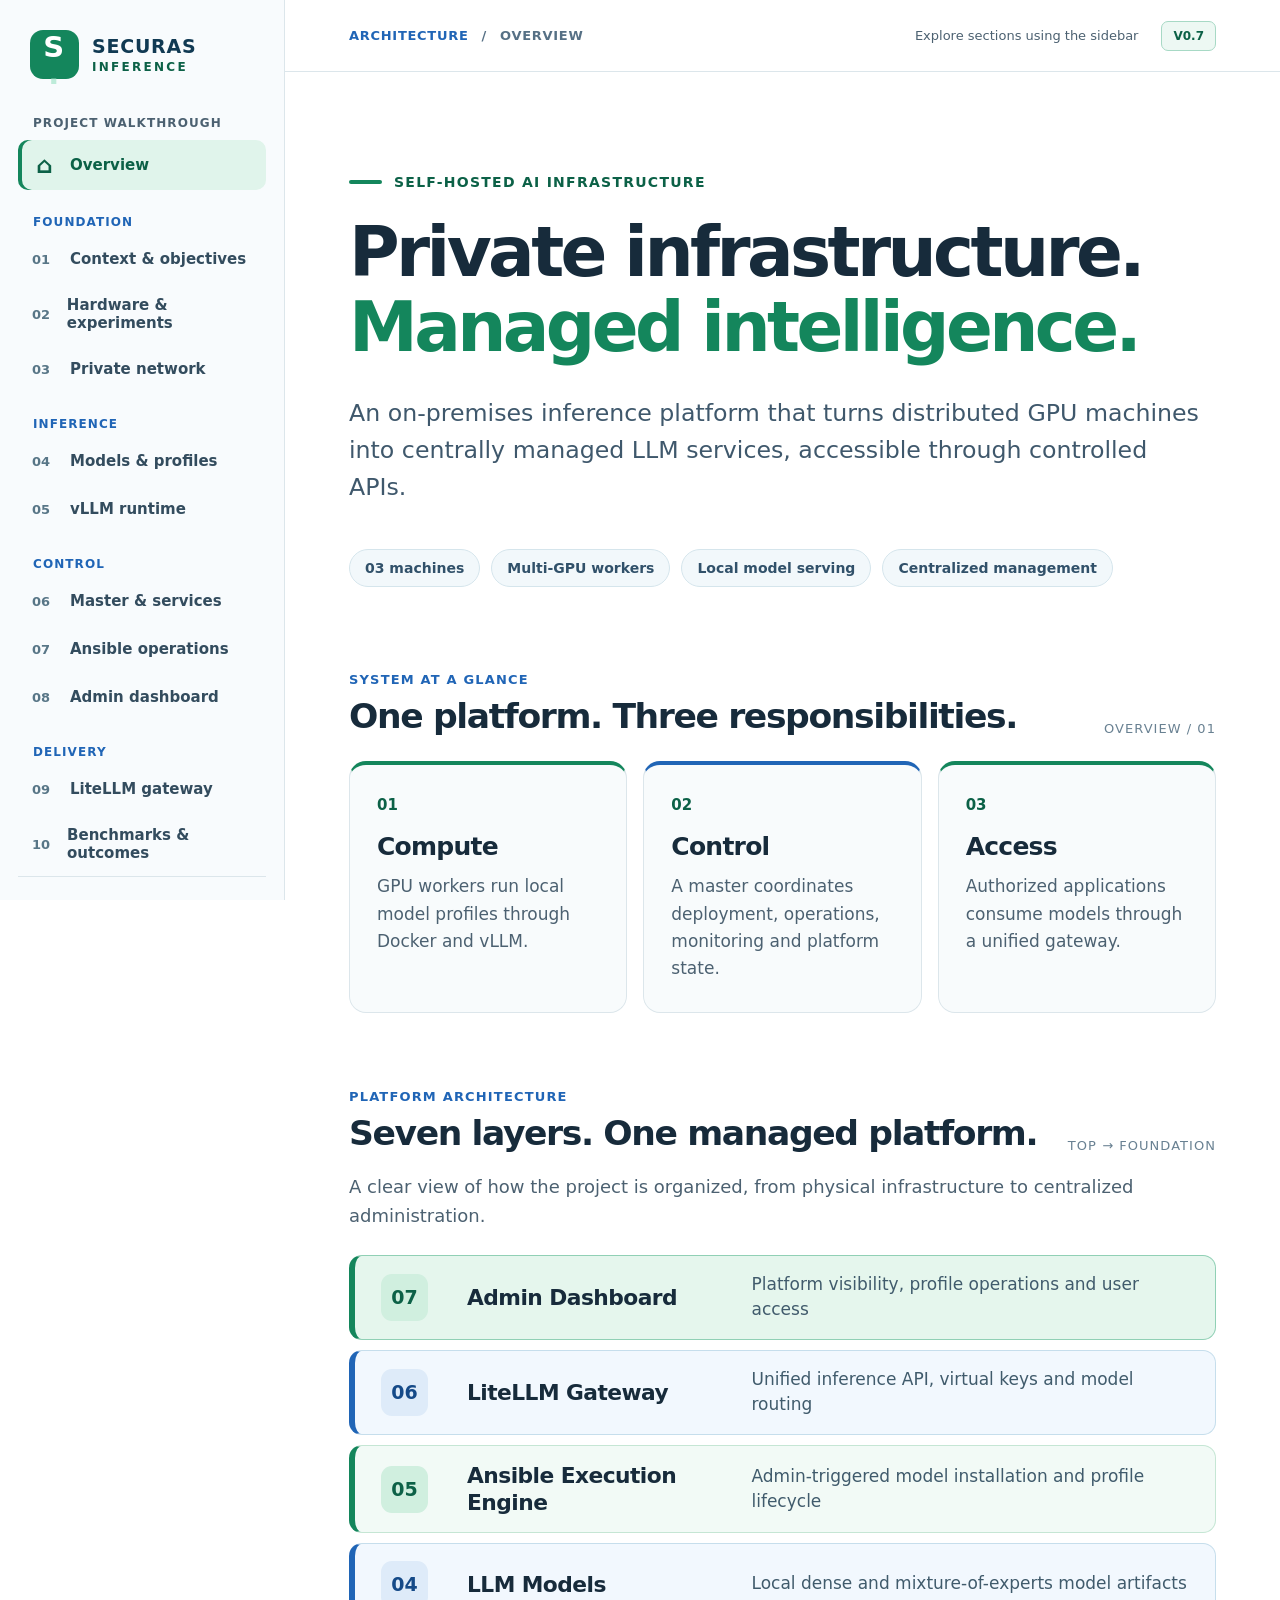
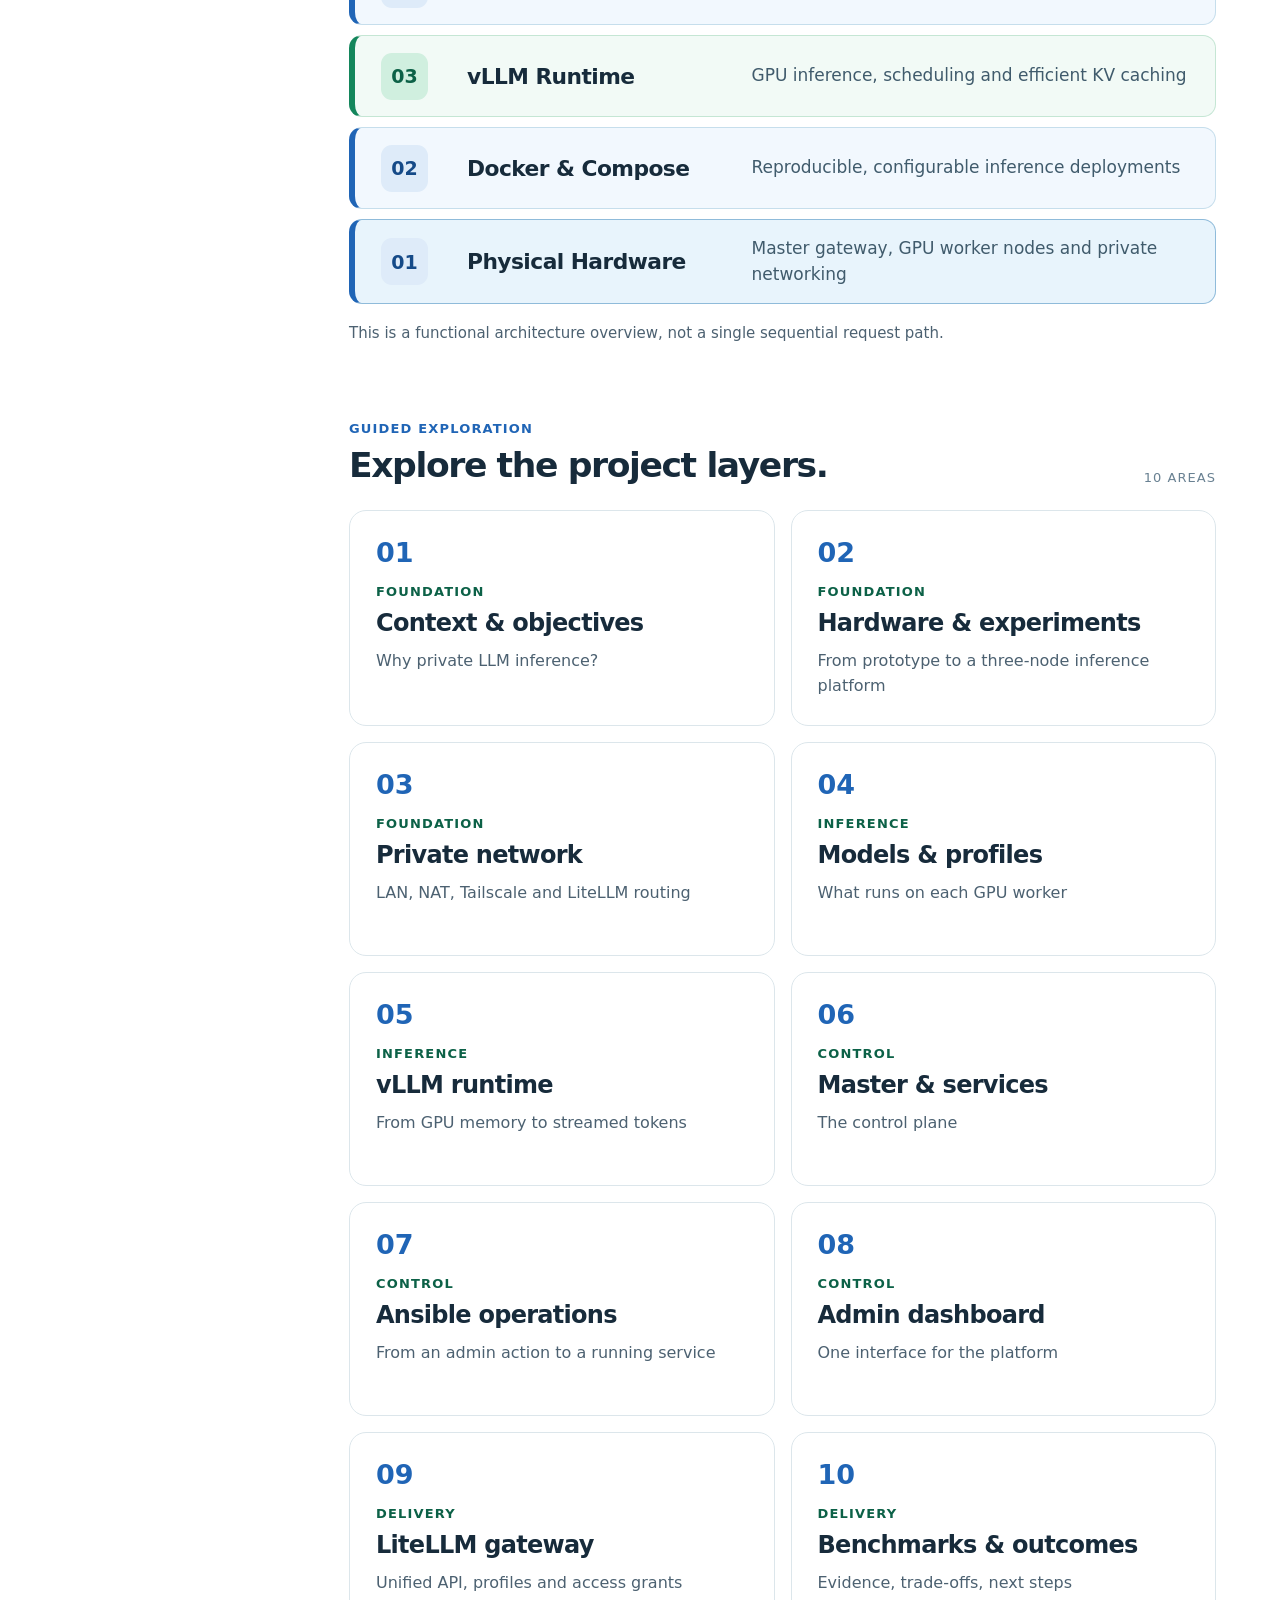
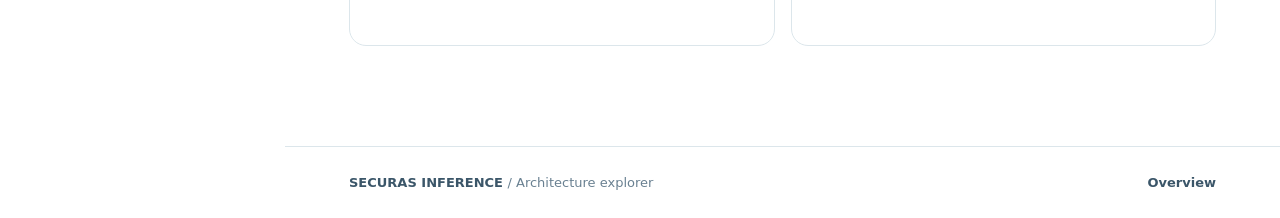
==== commit 2b1a161a: "feat(presentation): network topology, NAT, Tailscale and LiteLLM page" ====
--- a/index.html
+++ b/index.html
@@ -9,8 +9,10 @@
   <link rel="stylesheet" href="./styles.css" />
   <link rel="stylesheet" href="./gateway.css" />
   <link rel="stylesheet" href="./vllm.css" />
+  <link rel="stylesheet" href="./network.css" />
   <script src="./gateway.js" defer></script>
   <script src="./vllm.js" defer></script>
+  <script src="./network.js" defer></script>
   <script src="./app.js" defer></script>
 </head>
 <body>
--- a/styles.css
+++ b/styles.css
@@ -739,3 +739,134 @@
   .results-hero-separator { display:none; }
   .results-finish { padding:26px 23px; }
 }
+
+
+/* ============================================================
+   04 · Model catalog / profiles — presentation-first layout
+   Scoped to .models-page to avoid affecting other sections.
+   ============================================================ */
+.models-page{width:100%;padding:73px 0 112px}
+.models-page h1,.models-page h2,.models-page h3,.models-page p{margin:0}
+.models-hero{padding-bottom:70px;border-bottom:1px solid var(--line)}
+.models-hero h1{margin-top:23px;font-size:clamp(45px,5.7vw,86px);line-height:1.09;letter-spacing:-.061em;font-weight:830}
+.models-hero h1 .accent{color:var(--green)}
+.models-lead{max-width:920px;margin-top:25px!important;color:var(--muted);font-size:clamp(19px,1.86vw,24px);line-height:1.63}
+.models-lead strong{color:#1d465a}
+.models-hero-pills{display:flex;flex-wrap:wrap;gap:11px;margin-top:30px}
+.models-hero-pills span{background:#f0f8f4;color:#24654a;border:1px solid #c9e6d7;border-radius:100px;padding:9px 14px;font-size:13px;font-weight:750}
+.models-section{margin-top:76px}
+.models-section-heading{display:flex;align-items:end;justify-content:space-between;gap:28px;margin-bottom:25px}
+.models-section-number{display:block;color:var(--blue);font-weight:850;letter-spacing:.105em;font-size:12px;line-height:1.5}
+.models-section-heading h2{margin-top:10px;font-size:clamp(29px,3.15vw,42px);font-weight:800;line-height:1.17;letter-spacing:-.046em}
+.models-section-heading>p{color:var(--muted);font-size:15px;line-height:1.55;max-width:335px;text-align:right}
+.model-catalog-grid{display:grid;grid-template-columns:repeat(2,minmax(0,1fr));gap:16px}
+.model-catalog-card{width:100%;min-width:0;min-height:260px;display:flex;flex-direction:column;align-items:stretch;text-align:left;gap:11px;border:1px solid #d9e6eb;border-radius:15px;padding:23px;background:#fcfefe;color:var(--ink);cursor:pointer;font:inherit;transition:border-color .15s,box-shadow .15s,background .15s,transform .15s}
+.model-catalog-card:hover{border-color:#94bdce;background:#f9fcff;transform:translateY(-1px)}
+.model-catalog-card.is-selected{background:#f1fbf5;border-color:#70bb92;box-shadow:inset 0 4px 0 #168760,0 0 0 2px rgba(22,135,96,.05)}
+.model-card-row{display:flex;align-items:center;justify-content:space-between;gap:10px}
+.model-card-type{font-size:12px;letter-spacing:.065em;font-weight:820;color:var(--blue-dark);background:#eaf3fc;border-radius:100px;padding:7px 10px}
+.model-catalog-card.is-selected .model-card-type{color:var(--green-dark);background:#ddf1e4}
+.model-card-arrow{font-size:23px;color:var(--green);font-weight:850;line-height:1}
+.model-catalog-card>strong{font-size:clamp(22px,2.4vw,30px);font-weight:810;letter-spacing:-.045em;line-height:1.22}
+.model-card-source{font-size:12px;color:#667f90;line-height:1.45;overflow-wrap:anywhere;font-family:ui-monospace,Consolas,"Liberation Mono",monospace}
+.model-card-description{font-size:15px;line-height:1.55;color:var(--muted)}
+.model-card-footer{margin-top:auto;padding-top:13px;border-top:1px solid #e0e9ed;display:flex;justify-content:space-between;gap:10px;color:#28694f;font-size:12px;font-weight:790}
+.models-catalog-note{margin-top:18px;border-left:4px solid var(--blue);border-radius:0 10px 10px 0;background:#f1f7fc;padding:17px 21px;font-size:15px;line-height:1.65;color:#42677f}
+.models-catalog-note strong{color:var(--blue-dark)}
+.models-catalog-note code{background:#e4eef7;padding:2px 5px;border-radius:4px;font-size:.92em;overflow-wrap:anywhere}
+.models-lifecycle{display:grid;grid-template-columns:minmax(0,1fr) 28px minmax(0,1fr) 28px minmax(0,1fr);align-items:stretch;gap:12px}
+.models-lifecycle-card{min-width:0;display:flex;flex-direction:column;min-height:222px;border:1px solid #d6e5eb;border-radius:14px;background:#f8fbff;padding:24px}
+.models-lifecycle-middle{background:#f1faf5;border-color:#bfe2ce}
+.models-lifecycle-number{font-size:12px;font-weight:850;letter-spacing:.08em;color:var(--blue-dark)}
+.models-lifecycle-middle .models-lifecycle-number{color:var(--green-dark)}
+.models-lifecycle-card h3{margin-top:19px;font-size:clamp(23px,2.5vw,31px);letter-spacing:-.041em;font-weight:800}
+.models-lifecycle-card>p{margin-top:9px;color:#527083;font-size:15px;line-height:1.59}
+.models-lifecycle-code{margin-top:auto;padding-top:18px;color:var(--blue-dark);font-size:12px;font-weight:750;font-family:ui-monospace,Consolas,"Liberation Mono",monospace;overflow-wrap:anywhere}
+.models-lifecycle-middle .models-lifecycle-code{color:var(--green-dark)}
+.models-lifecycle-arrow{display:grid;place-items:center;font-size:27px;color:var(--green);font-weight:850}
+.models-lifecycle-summary{background:#f2faf5;border:1px solid #cee7d9;border-radius:10px;padding:18px 21px;margin-top:17px;font-size:15.5px;color:#35654c;line-height:1.65}
+.models-lifecycle-summary strong{color:#12593b}
+.model-profile-panel{border:1px solid #cbdfe7;border-radius:16px;background:white;overflow:hidden;box-shadow:0 10px 26px rgba(31,73,89,.035)}
+.model-profile-panel-header{display:flex;align-items:start;justify-content:space-between;gap:20px;padding:24px 26px 23px;background:linear-gradient(110deg,#f2faf6,#f4f8fd);border-bottom:1px solid #d9e8e8}
+.model-panel-eyebrow{display:block;font-size:11px;letter-spacing:.09em;font-weight:850;color:var(--green-dark)}
+.model-profile-panel-header h3{font-size:clamp(24px,2.8vw,34px);letter-spacing:-.045em;font-weight:810;margin-top:9px}
+.model-profile-panel-header p{margin-top:9px;color:var(--muted);line-height:1.59;font-size:15px;max-width:750px}
+.model-profile-count{font-size:12px;flex:0 0 auto;color:#1f6449;font-weight:810;background:#dcf1e5;border-radius:100px;padding:9px 12px}
+.model-profile-table-wrap{overflow-x:auto;scrollbar-width:thin}
+.model-profile-table{width:100%;border-collapse:collapse;min-width:825px;text-align:left}
+.model-profile-table thead th{padding:15px 19px;background:#f8fafc;border-bottom:1px solid #dde8ec;font-size:12px;color:#5d7686;font-weight:850;letter-spacing:.025em;white-space:nowrap}
+.model-profile-table tbody td{padding:19px;vertical-align:middle;border-bottom:1px solid #e4edf0;font-size:14px;color:#35566a}
+.model-profile-table tbody tr:last-child td{border-bottom:none}
+.model-profile-table tbody tr:hover{background:#f8fbfc}
+.model-profile-table td strong{font-size:15px;color:#1c394b;font-weight:800;display:block;margin-bottom:5px}
+.model-profile-name{display:block;max-width:365px;overflow-wrap:anywhere;font-size:11.5px;line-height:1.6;font-family:ui-monospace,Consolas,"Liberation Mono",monospace;color:#688193}
+.model-profile-sub{display:block;font-size:12px;color:#6b8798}
+.model-mono{white-space:nowrap;font-variant-numeric:tabular-nums;font-weight:760}
+.model-profile-table-note{background:#f5fafc;color:#526f7f;padding:17px 23px;border-top:1px solid #dae8ee;font-size:14px;line-height:1.62}
+.model-profile-table-note strong{color:#24566c}
+.models-worker-grid{display:grid;grid-template-columns:repeat(2,minmax(0,1fr));gap:17px}
+.models-worker-card{min-width:0;padding:25px;border:1px solid #d4e2e9;background:#fbfdfe;border-radius:15px}
+.models-worker-heading{display:flex;align-items:center;justify-content:space-between;gap:13px}
+.models-worker-heading>div>span{font-size:11px;font-weight:850;letter-spacing:.09em;color:var(--blue-dark)}
+.models-worker-heading h3{margin-top:5px;font-size:26px;letter-spacing:-.041em;font-weight:810}
+.models-worker-heading>strong{flex:0 0 auto;color:var(--green-dark);font-size:12px;padding:8px 11px;border-radius:100px;background:#e2f5e9}
+.models-gpu-line{display:flex;align-items:stretch;gap:10px;margin-top:22px}
+.models-gpu-chip{min-width:0;flex:1;border:1px dashed #b9ccd6;background:#f1f6f8;border-radius:11px;padding:17px 8px;display:flex;flex-direction:column;align-items:center;gap:5px}
+.models-gpu-chip>span{font-size:15px;font-weight:850;color:#567688}
+.models-gpu-chip>small{font-size:11px;color:#7b919d;text-align:center;line-height:1.3}
+.models-gpu-chip.is-allocated{background:#e5f7ed;border:1px solid #86caa7;box-shadow:inset 0 4px 0 #149060}
+.models-gpu-chip.is-allocated>span{color:#115b3f}
+.models-gpu-chip.is-allocated>small{color:#377857}
+.models-placement-detail{margin-top:18px;display:flex;flex-direction:column;gap:6px;padding-top:18px;border-top:1px solid #dce8ea}
+.models-placement-detail>strong{font-size:16px;color:#22485b;line-height:1.4}
+.models-placement-detail>span{font-size:13px;color:var(--muted);line-height:1.5}
+.models-placement-insight{margin-top:18px;background:#edf5fd;border-left:4px solid var(--blue);border-radius:0 10px 10px 0;padding:19px 22px;font-size:15px;line-height:1.67;color:#3e607a}
+.models-placement-insight strong{color:var(--blue-dark)}
+.models-final{margin-top:76px;padding:34px 37px;background:linear-gradient(110deg,#e9f7ef,#f0f7fd);border:1px solid #b7ddc8;border-radius:18px;display:flex;gap:28px;align-items:center;justify-content:space-between}
+.models-final>div{max-width:790px}
+.models-final h2{margin-top:12px;font-size:clamp(27px,2.9vw,38px);letter-spacing:-.045em;line-height:1.2;font-weight:820}
+.models-final h2>span{color:var(--green-dark)}
+.models-final p{font-size:16px;color:#4d6b64;line-height:1.62;margin-top:11px}
+.models-final p strong{color:#255441}
+.models-final-link{display:inline-flex;align-items:center;justify-content:center;gap:12px;flex:0 0 auto;border-radius:10px;padding:15px 19px;background:var(--green);color:white;font-weight:790;font-size:14px;white-space:nowrap;text-decoration:none}
+.models-final-link:hover{background:var(--green-dark)}
+.models-page button:focus-visible,.models-page a:focus-visible{outline:3px solid var(--blue);outline-offset:3px}
+@media(max-width:1220px){
+  .models-lifecycle{grid-template-columns:1fr 20px 1fr 20px 1fr;gap:8px}
+  .models-lifecycle-card{padding:19px}
+  .models-worker-heading{align-items:flex-start;flex-direction:column}
+}
+@media(max-width:960px){
+  .models-lifecycle{grid-template-columns:1fr;gap:10px}
+  .models-lifecycle-card{min-height:0}
+  .models-lifecycle-arrow{height:24px;line-height:24px;transform:rotate(90deg)}
+  .models-worker-grid{grid-template-columns:1fr}
+  .models-final{align-items:flex-start;flex-direction:column}
+}
+@media(max-width:790px){
+  .models-page{padding-top:50px;padding-bottom:78px}
+  .models-section{margin-top:57px}
+  .models-section-heading{align-items:flex-start;flex-direction:column;gap:10px}
+  .models-section-heading>p{max-width:none;text-align:left}
+}
+@media(max-width:620px){
+  .models-hero h1{font-size:clamp(40px,10vw,57px)}
+  .models-lead{font-size:17px}
+  .model-catalog-grid{grid-template-columns:1fr}
+  .model-catalog-card{min-height:0}
+  .model-profile-panel-header{flex-direction:column;padding:20px}
+  .models-worker-card{padding:19px}
+  .models-worker-heading>strong{align-self:flex-start}
+  .models-gpu-chip{padding:13px 6px}
+  .models-gpu-chip>span{font-size:13px}
+  .models-final{padding:25px}
+  .models-final-link{width:100%;white-space:normal}
+}
+
+
+/* Compact architecture glossary for the catalog. */
+.models-concepts{display:grid;grid-template-columns:repeat(3,minmax(0,1fr));gap:13px;margin-top:17px}
+.models-concepts>div{border:1px solid #d9e8e6;border-radius:11px;padding:17px 19px;background:#fbfefd}
+.models-concepts strong{font-size:17px;font-weight:840;color:#205b45}
+.models-concepts p{font-size:14px;color:#526d79;line-height:1.56;margin-top:6px}
+@media(max-width:790px){.models-concepts{grid-template-columns:1fr}}
--- a/network.css
+++ b/network.css
@@ -0,0 +1,101 @@
+
+/* Private network section: white / blue / green, large technical presentation typography */
+.nt-page{padding:clamp(55px,6vw,94px) 0 100px}
+.nt-hero{max-width:1150px}
+.nt-hero h1{font-size:clamp(44px,5.2vw,80px);line-height:1.1;letter-spacing:-.055em;font-weight:810;margin:24px 0 0}
+.nt-hero .lead{max-width:1060px;font-size:clamp(20px,1.9vw,24px)}
+.nt-hero .lead strong{color:var(--ink)}
+.nt-hero-tags{display:flex;flex-wrap:wrap;gap:11px;margin-top:30px}
+.nt-hero-tags span{font-weight:750;font-size:15px;color:var(--green-dark);background:#edf8f2;border:1px solid #bce0cb;border-radius:99px;padding:10px 16px}
+.nt-hero-tags span:nth-child(even){background:#eef6fd;border-color:#c8dfef;color:var(--blue-dark)}
+.nt-section{margin-top:85px}
+.nt-section-heading{max-width:1110px;margin-bottom:26px}
+.nt-kicker{font-size:14px;font-weight:850;letter-spacing:.085em;color:var(--blue)}
+.nt-section-heading h2{font-size:clamp(31px,3vw,45px);line-height:1.2;letter-spacing:-.045em;margin:12px 0}
+.nt-section-heading p{font-size:19px;line-height:1.62;color:var(--muted)}
+.nt-section-heading p strong{color:var(--ink)}
+.nt-topology-figure{border:1px solid #cddfeb;background:#f7fafc;border-radius:17px;overflow:hidden;margin:0}
+.nt-topology-figure img{display:block;width:100%;height:auto;max-height:none;object-fit:contain;background:#202020}
+.nt-topology-figure figcaption{padding:15px 20px;font-size:16px;color:#3c5b70;line-height:1.55;background:#f1f7fc;border-top:1px solid #d9e5eb}
+.nt-diagram-note{border-left:4px solid var(--blue);border-radius:0 9px 9px 0;background:#f5f9fd;margin-top:15px;padding:16px 21px;font-size:16px;line-height:1.58;color:#476175}
+.nt-diagram-note strong{color:var(--ink)}
+.nt-machine-grid{display:grid;grid-template-columns:repeat(3,minmax(0,1fr));gap:15px;margin-top:22px}
+.nt-machine{border:1px solid #d1e0e9;border-radius:15px;padding:23px;min-width:0}
+.nt-machine-master{border-color:#abd9c0;background:#f3faf6}
+.nt-machine>span{display:block;color:var(--blue-dark);font-size:13px;letter-spacing:.08em;font-weight:850}
+.nt-machine-master>span{color:var(--green-dark)}
+.nt-machine h3{font-size:25px;letter-spacing:-.035em;margin:13px 0 7px}
+.nt-machine>strong{display:block;font-size:21px;color:var(--blue-dark);font-variant-numeric:tabular-nums}
+.nt-machine-master>strong{color:var(--green-dark)}
+.nt-machine>p{font-size:16px;line-height:1.6;color:var(--muted);margin-top:13px}
+.nt-path-grid{display:grid;grid-template-columns:1fr 1fr;gap:18px}
+.nt-path{border:1px solid #c6dbe9;background:#f4f9fe;border-radius:16px;padding:25px}
+.nt-path-upstream{background:#f1faf5;border-color:#c1decd}
+.nt-path-kicker{font-size:13px;letter-spacing:.07em;color:var(--blue-dark);font-weight:850}
+.nt-path-upstream .nt-path-kicker{color:var(--green-dark)}
+.nt-path h3{font-size:24px;letter-spacing:-.03em;margin:13px 0 17px}
+.nt-path-visual{display:flex;align-items:center;gap:8px;justify-content:space-between;margin:20px 0;flex-wrap:nowrap}
+.nt-path-visual span{min-width:0;flex:1;padding:13px 7px;border-radius:9px;background:#fff;border:1px solid #b7d4e9;font-size:16px;font-weight:800;text-align:center}
+.nt-path-upstream .nt-path-visual span{border-color:#b4dbc6}
+.nt-path-visual b{color:var(--blue);font-size:22px}
+.nt-path-upstream .nt-path-visual b{color:var(--green)}
+.nt-path>p{font-size:17px;line-height:1.6;color:var(--muted)}
+.nt-path>p strong{color:var(--ink)}
+.nt-rules{border:1px solid #d2e1e8;border-radius:16px;overflow:hidden;margin-top:24px}
+.nt-rules-head{padding:23px 25px;background:#edf6fc}
+.nt-rules-head span{font-size:13px;letter-spacing:.08em;color:var(--blue-dark);font-weight:850}
+.nt-rules-head h3{font-size:25px;letter-spacing:-.03em;margin-top:9px}
+.nt-rule{display:grid;grid-template-columns:50px minmax(0,1fr) auto;gap:20px;align-items:center;border-top:1px solid #dce7ed;padding:20px 23px}
+.nt-rule:nth-child(odd){background:#fcfefe}
+.nt-rule-no{width:45px;height:45px;border-radius:11px;background:#e2f2e9;color:var(--green-dark);font-weight:850;font-size:16px;display:grid;place-items:center}
+.nt-rule h4{font-size:20px;letter-spacing:-.02em}
+.nt-rule p{color:var(--muted);font-size:16px;line-height:1.59;margin-top:6px}
+.nt-rule-code{max-width:240px;padding:9px 12px;border-radius:8px;border:1px solid #ccdfeb;background:#f1f7fc;color:var(--blue-dark);font:750 14px ui-monospace,SFMono-Regular,Consolas,monospace;overflow-wrap:anywhere;text-align:center}
+.nt-page code{background:#e9f2fa;color:#1e527d;padding:2px 5px;border-radius:5px;font-size:.91em;overflow-wrap:anywhere}
+.nt-rule-footnote{font-size:15px;color:var(--muted);line-height:1.6;margin-top:15px}
+.nt-vpn-layout{border:1px solid #d2e1ea;border-radius:17px;overflow:hidden}
+.nt-vpn-graphic{display:grid;grid-template-columns:1fr minmax(0,.88fr) 1fr;gap:15px;align-items:center;background:#f5fafd;padding:29px 25px}
+.nt-vpn-node{padding:23px;border-radius:14px;background:white;border:1px solid #c9ddec;min-width:0;text-align:center}
+.nt-vpn-node>span{display:block;color:var(--blue-dark);font-size:13px;font-weight:850;letter-spacing:.06em}
+.nt-vpn-node strong{display:block;font-size:22px;line-height:1.35;margin:13px 0}
+.nt-vpn-node small{font-size:15px;color:var(--muted)}
+.nt-vpn-server{border-color:#b6d8c5}
+.nt-vpn-server>span{color:var(--green-dark)}
+.nt-vpn-link{text-align:center;color:var(--green-dark);min-width:0}
+.nt-vpn-link span{display:block;font-size:14px;letter-spacing:.06em;font-weight:850}
+.nt-vpn-link b{display:block;font-size:18px;margin:11px 0}
+.nt-vpn-link small{display:block;font-size:14px;color:var(--muted);line-height:1.45}
+.nt-vpn-line{font-size:28px;letter-spacing:.15em;margin-top:9px;font-weight:850}
+.nt-vpn-features{display:grid;grid-template-columns:repeat(3,minmax(0,1fr));gap:0;border-top:1px solid #d5e4ec}
+.nt-vpn-features>div{padding:25px;border-right:1px solid #d5e4ec}
+.nt-vpn-features>div:last-child{border-right:0}
+.nt-vpn-features strong{font-size:19px;line-height:1.3;display:block}
+.nt-vpn-features p{font-size:16px;line-height:1.58;color:var(--muted);margin-top:11px}
+.nt-serving-map{margin-top:23px;border:1px solid #cddfeb;border-radius:15px;overflow:hidden}
+.nt-serving-map h3{font-size:24px;padding:22px 25px;background:#edf6fc;letter-spacing:-.03em}
+.nt-serving-row{display:grid;grid-template-columns:145px 1fr 28px 1fr minmax(180px,1fr);align-items:center;gap:13px;padding:20px 22px;border-top:1px solid #d6e5ec}
+.nt-serv-tag{font-size:13px;font-weight:850;letter-spacing:.04em;color:var(--blue-dark)}
+.nt-serv-green{color:var(--green-dark)}
+.nt-serving-row strong{font-size:17px;line-height:1.4}
+.nt-serving-arrow{text-align:center;font-size:26px;color:var(--green);font-weight:850}
+.nt-serving-row code{font-size:15px;text-align:center;padding:9px}
+.nt-serving-row p{font-size:16px;color:var(--muted);line-height:1.5}
+.nt-access-note{margin-top:18px;border-left:5px solid var(--green);background:#f1faf5;border-radius:0 11px 11px 0;padding:19px 23px;font-size:17px;line-height:1.65;color:#3a5b4b}
+.nt-forward-flow{display:grid;grid-template-columns:1fr 23px 1fr 23px 1fr 23px 1fr;gap:8px;align-items:stretch}
+.nt-forward-node{padding:23px 18px;border:1px solid #bed9e9;border-radius:13px;background:#f4f9fd;min-width:0}
+.nt-forward-highlight{background:#eff9f3;border-color:#abdac2}
+.nt-forward-node>span{font-size:13px;color:var(--blue-dark);font-weight:850;letter-spacing:.045em}
+.nt-forward-highlight>span{color:var(--green-dark)}
+.nt-forward-node strong{display:block;font-size:21px;line-height:1.3;margin:14px 0 11px}
+.nt-forward-node small{display:block;font-size:16px;line-height:1.5;color:var(--muted)}
+.nt-forward-arrow{display:grid;place-items:center;color:var(--green);font-size:27px;font-weight:850}
+.nt-request-note{margin-top:21px;background:#edf8f2;border:1px solid #b9dcc8;border-radius:12px;padding:22px 24px;display:grid;grid-template-columns:110px 1fr;gap:20px;align-items:center}
+.nt-request-note span{font-size:14px;color:var(--green-dark);font-weight:850;letter-spacing:.08em}
+.nt-request-note p{font-size:17px;line-height:1.62;color:#365c4b}
+.nt-conclusion{margin-top:78px;background:#edf8f3;border:1px solid #c1e0d1;border-radius:17px;padding:34px 36px}
+.nt-conclusion>span{display:block;font-size:14px;font-weight:850;letter-spacing:.08em;color:var(--green-dark)}
+.nt-conclusion h2{font-size:clamp(28px,3vw,43px);line-height:1.21;letter-spacing:-.04em;margin:13px 0}
+.nt-conclusion p{font-size:19px;line-height:1.62;color:#355a4b}
+@media(max-width:1320px){.nt-machine-grid{grid-template-columns:1fr 1fr}.nt-serving-row{grid-template-columns:140px 1fr 20px 1fr}.nt-serving-row p{grid-column:2/-1}.nt-forward-flow{grid-template-columns:1fr 22px 1fr;row-gap:12px}.nt-forward-node:nth-of-type(3){grid-column:1}.nt-forward-node:nth-of-type(4){grid-column:3}.nt-forward-arrow:nth-of-type(4){display:none}}
+@media(max-width:1050px){.nt-path-grid,.nt-machine-grid,.nt-vpn-features{grid-template-columns:1fr}.nt-vpn-features>div{border-right:0;border-bottom:1px solid #d5e4ec}.nt-vpn-features>div:last-child{border-bottom:0}.nt-rule{grid-template-columns:45px 1fr}.nt-rule-code{grid-column:2;justify-self:start}.nt-vpn-graphic{grid-template-columns:1fr}.nt-vpn-link{padding:12px}.nt-vpn-line{transform:rotate(90deg);max-width:60px;margin:14px auto}.nt-forward-flow{display:flex;flex-direction:column;gap:8px}.nt-forward-arrow{transform:rotate(90deg);height:21px}}
+@media(max-width:720px){.nt-page{padding-top:56px}.nt-section{margin-top:61px}.nt-section-heading p{font-size:17px}.nt-hero h1{font-size:clamp(39px,9vw,61px)}.nt-rule{gap:12px;padding:17px}.nt-serving-row{grid-template-columns:1fr;gap:8px}.nt-serving-row p{grid-column:1}.nt-serving-arrow{text-align:left;transform:rotate(90deg)}.nt-path{padding:19px}.nt-path-visual span{font-size:13px}.nt-request-note{grid-template-columns:1fr;gap:9px}.nt-conclusion{padding:26px}}
